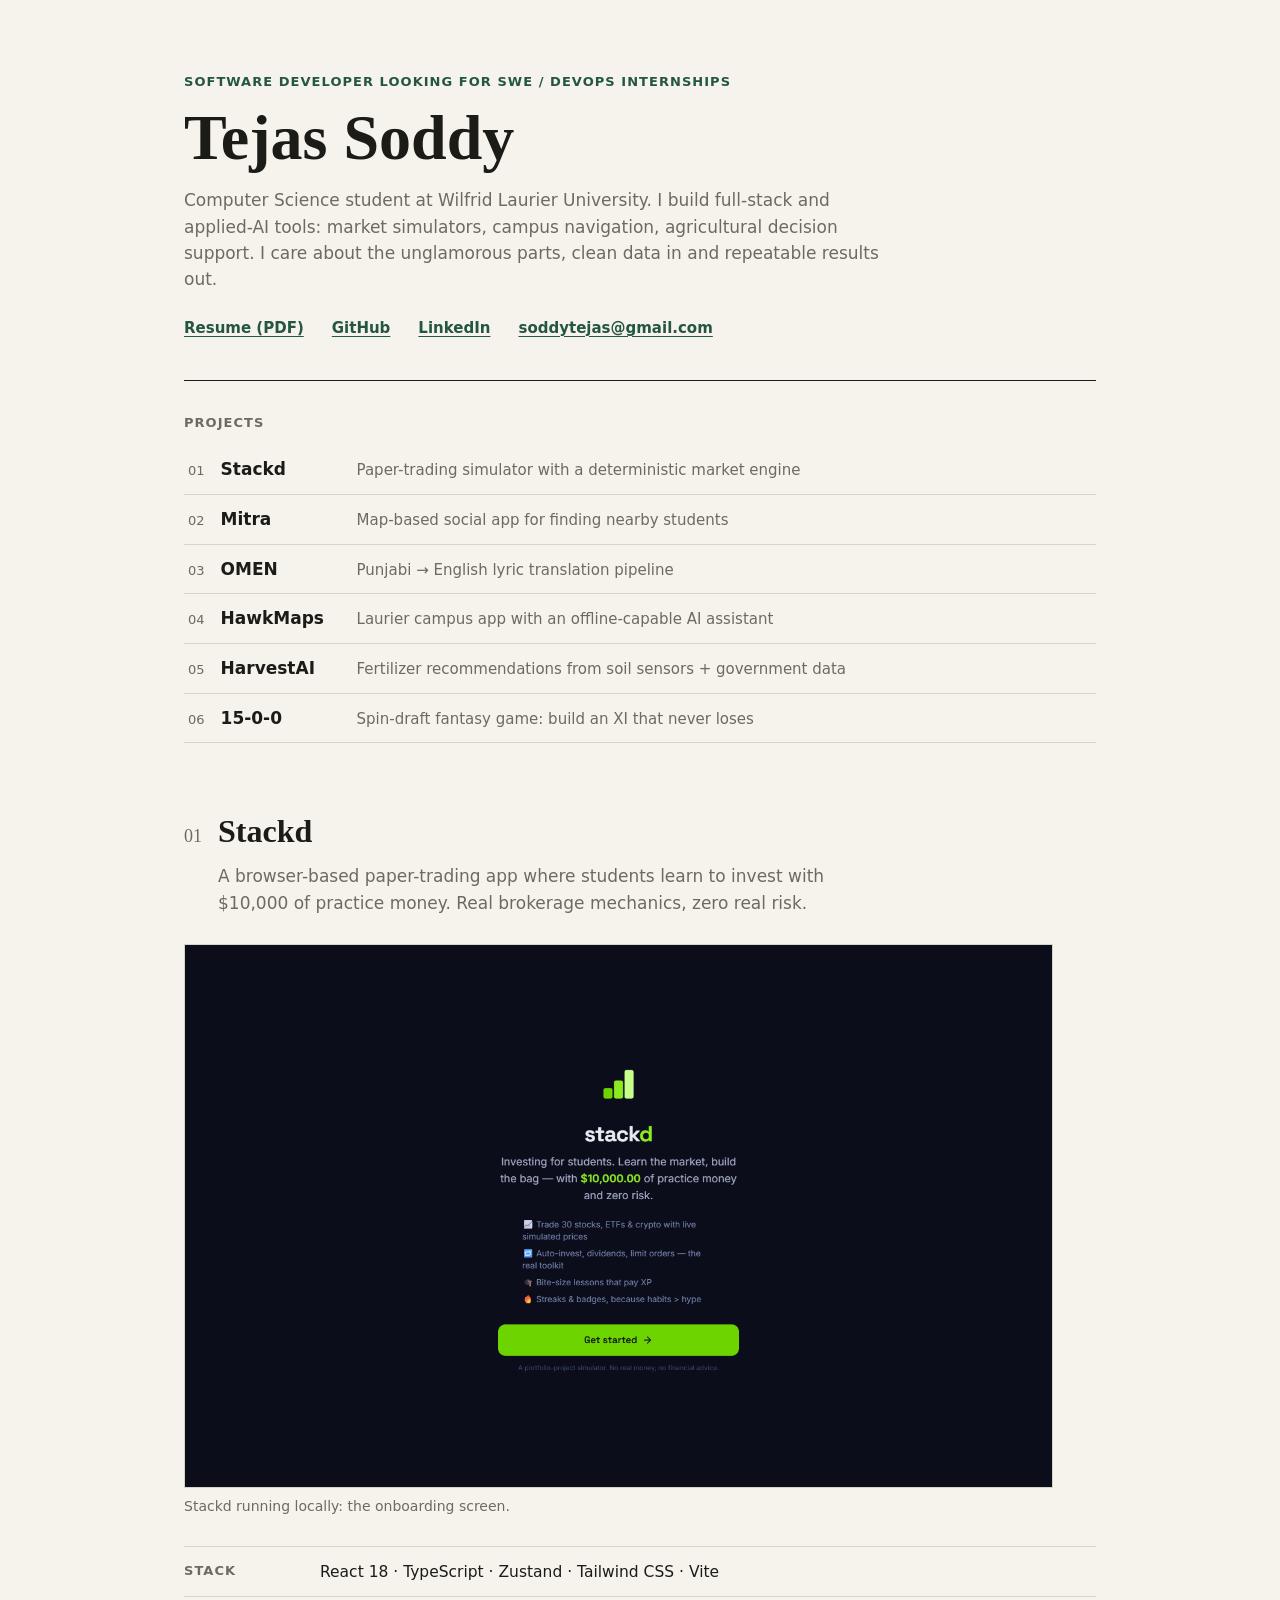
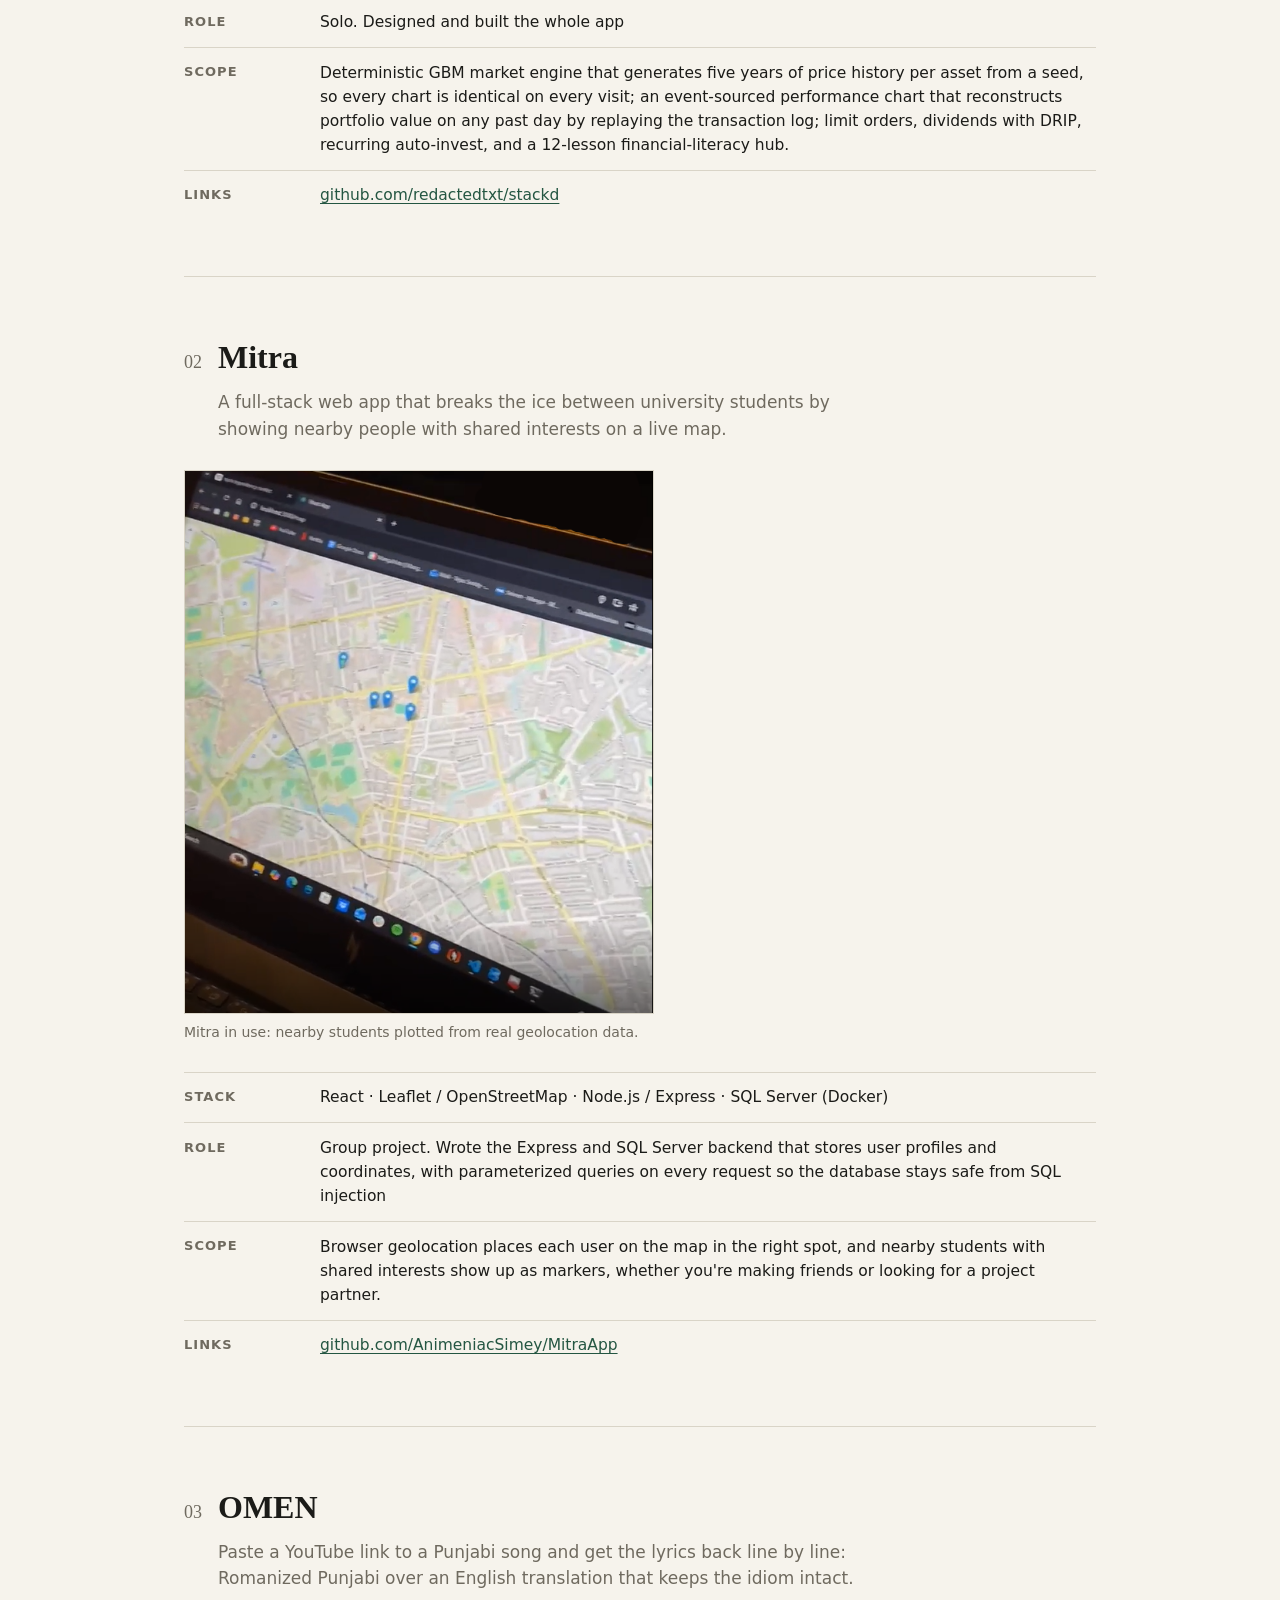
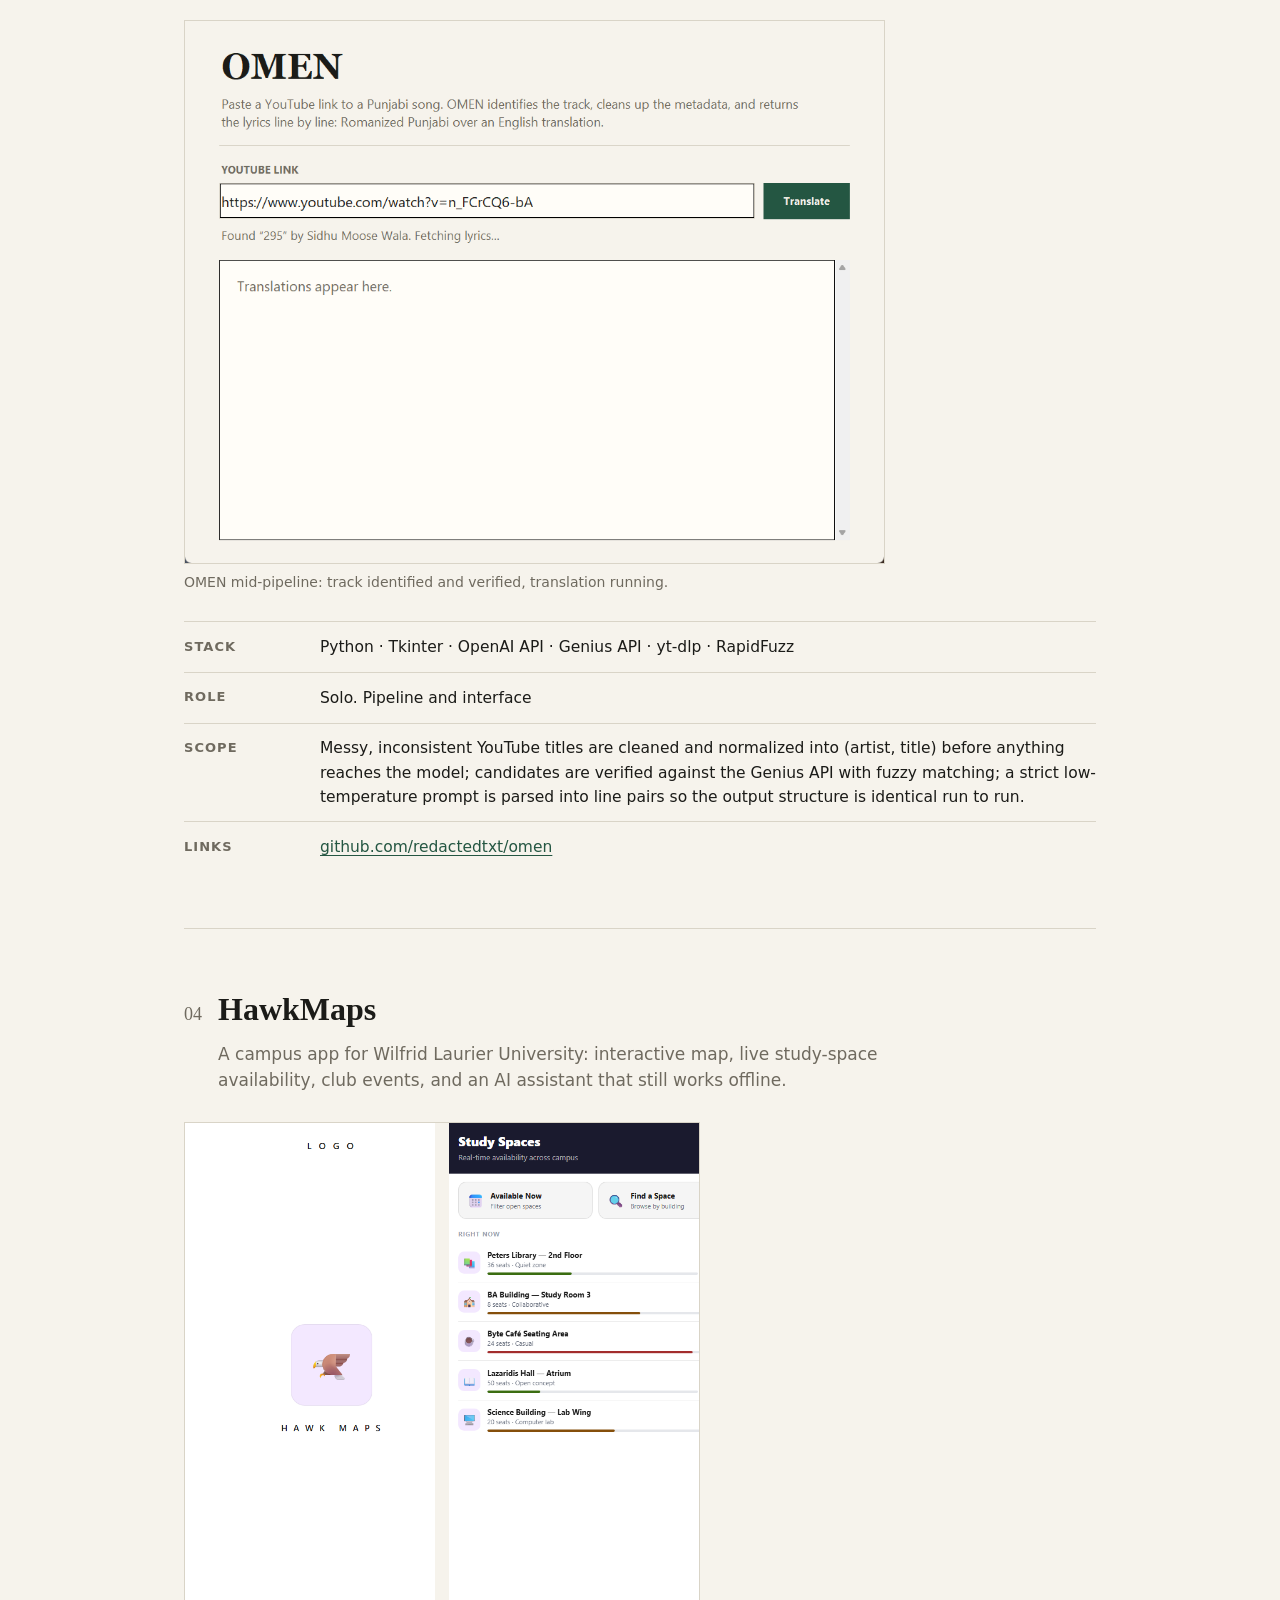
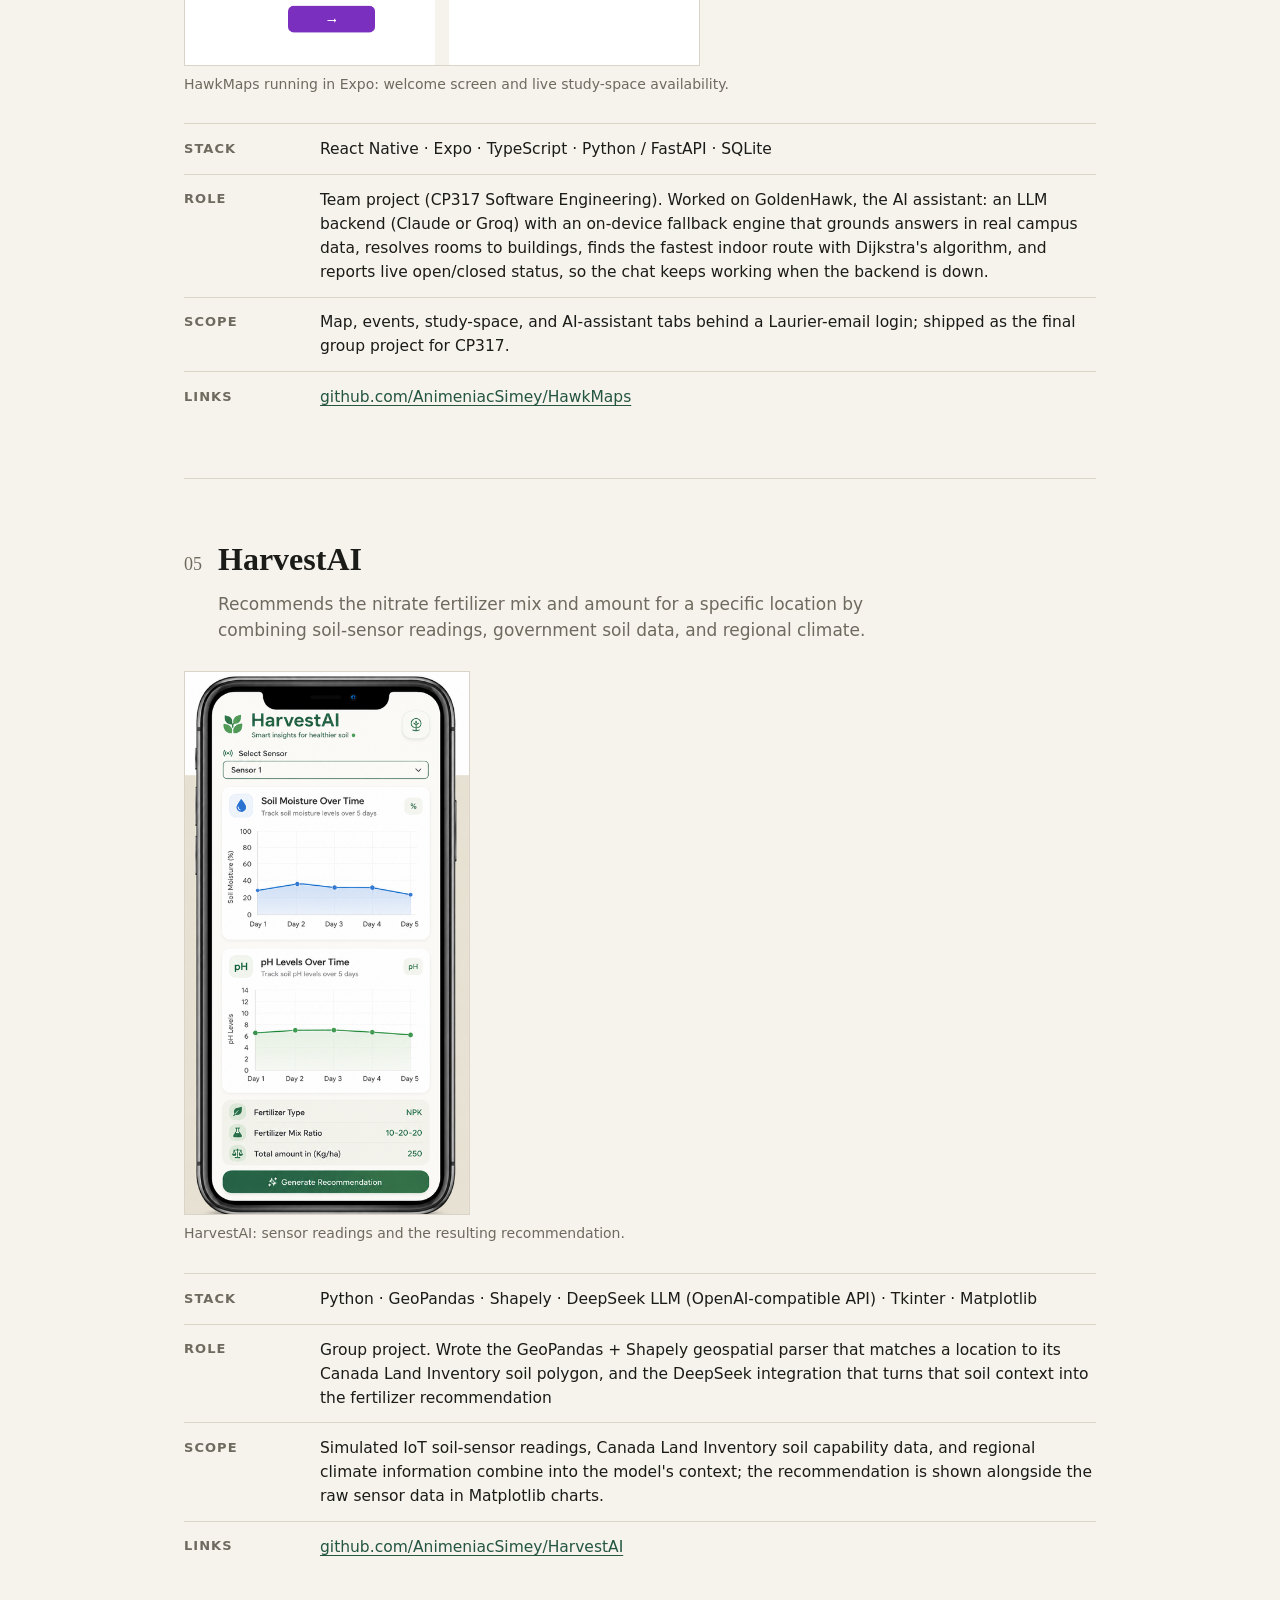
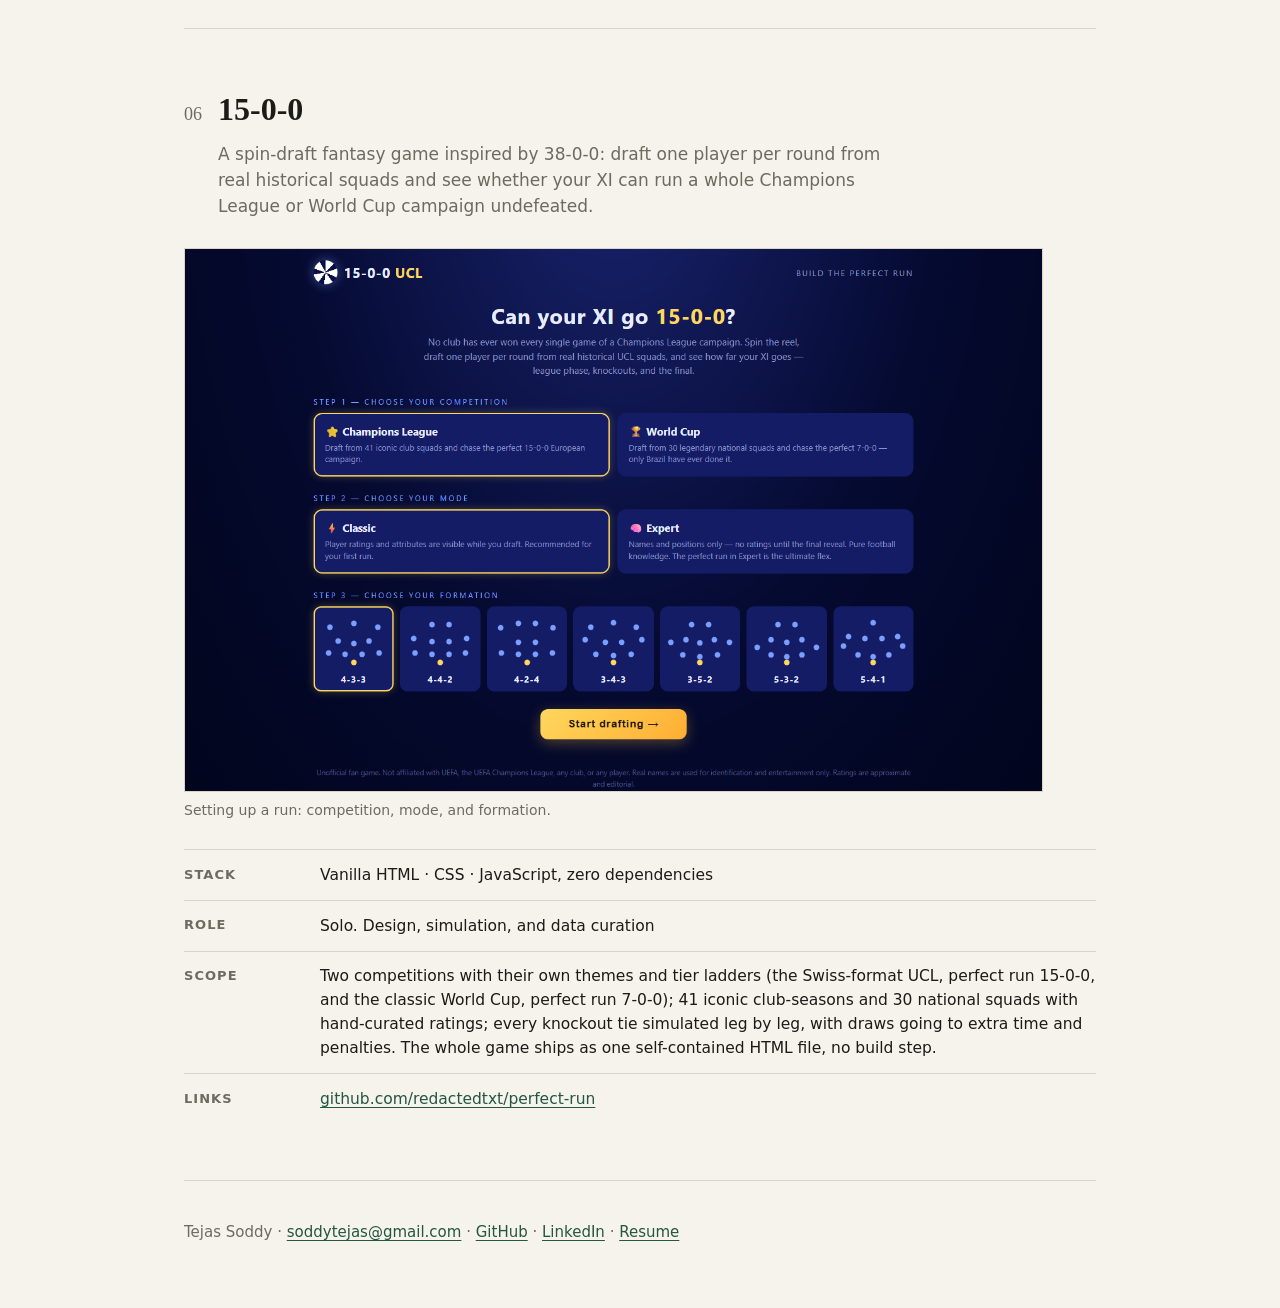
==== index.html @ 02a5289b "Portfolio site: six projects, editorial design Static HTML/CSS, no build step. Deployed via GitHub P" ====
<!DOCTYPE html>
<html lang="en">
<head>
<meta charset="utf-8">
<meta name="viewport" content="width=device-width, initial-scale=1">
<title>Tejas Soddy · Software Developer</title>
<meta name="description" content="Tejas Soddy, Computer Science student at Wilfrid Laurier University, looking for software engineering and DevOps internships.">
<link rel="icon" href="data:image/svg+xml,%3Csvg xmlns='http://www.w3.org/2000/svg' viewBox='0 0 32 32'%3E%3Crect width='32' height='32' fill='%23245642'/%3E%3Ctext x='16' y='22' font-family='Georgia' font-size='15' fill='%23f6f3ec' text-anchor='middle'%3ETS%3C/text%3E%3C/svg%3E">
<link rel="stylesheet" href="styles.css">
</head>
<body>

<header class="masthead">
  <p class="kicker">Software developer looking for SWE / DevOps internships</p>
  <h1>Tejas Soddy</h1>
  <p class="lede">Computer Science student at Wilfrid Laurier University. I build
  full-stack and applied-AI tools: market simulators, campus navigation,
  agricultural decision support. I care about the unglamorous parts, clean
  data in and repeatable results out.</p>
  <nav class="links" aria-label="Contact links">
    <a href="assets/Tejas_Soddy_Resume.pdf" download>Resume (PDF)</a>
    <a href="https://github.com/redactedtxt" target="_blank" rel="noopener">GitHub</a>
    <a href="https://www.linkedin.com/in/tejas-soddy/" target="_blank" rel="noopener">LinkedIn</a>
    <a href="mailto:soddytejas@gmail.com">soddytejas@gmail.com</a>
  </nav>
</header>

<nav class="toc" aria-label="Projects">
  <h2 class="section-label">Projects</h2>
  <ol>
    <li><a href="#stackd"><span>Stackd</span><span class="toc-desc">Paper-trading simulator with a deterministic market engine</span></a></li>
    <li><a href="#mitra"><span>Mitra</span><span class="toc-desc">Map-based social app for finding nearby students</span></a></li>
    <li><a href="#omen"><span>OMEN</span><span class="toc-desc">Punjabi → English lyric translation pipeline</span></a></li>
    <li><a href="#hawkmaps"><span>HawkMaps</span><span class="toc-desc">Laurier campus app with an offline-capable AI assistant</span></a></li>
    <li><a href="#harvestai"><span>HarvestAI</span><span class="toc-desc">Fertilizer recommendations from soil sensors + government data</span></a></li>
    <li><a href="#perfect-run"><span>15-0-0</span><span class="toc-desc">Spin-draft fantasy game: build an XI that never loses</span></a></li>
  </ol>
</nav>

<main>

<article class="project" id="stackd">
  <header>
    <span class="num">01</span>
    <h2>Stackd</h2>
    <p class="oneliner">A browser-based paper-trading app where students learn to invest
    with $10,000 of practice money. Real brokerage mechanics, zero real risk.</p>
  </header>
  <figure>
    <img src="assets/stackd.png" alt="Stackd landing screen: dark interface with the Stackd wordmark and feature list" loading="lazy">
    <figcaption>Stackd running locally: the onboarding screen.</figcaption>
  </figure>
  <div class="meta">
    <div class="meta-row"><span class="meta-label">Stack</span><span>React 18 · TypeScript · Zustand · Tailwind CSS · Vite</span></div>
    <div class="meta-row"><span class="meta-label">Role</span><span>Solo. Designed and built the whole app</span></div>
    <div class="meta-row"><span class="meta-label">Scope</span><span>Deterministic GBM market engine that generates five years of price
      history per asset from a seed, so every chart is identical on every visit; an event-sourced performance chart that
      reconstructs portfolio value on any past day by replaying the transaction log; limit orders, dividends with DRIP,
      recurring auto-invest, and a 12-lesson financial-literacy hub.</span></div>
    <div class="meta-row"><span class="meta-label">Links</span><span><a href="https://github.com/redactedtxt/stackd" target="_blank" rel="noopener">github.com/redactedtxt/stackd</a></span></div>
  </div>
</article>

<article class="project" id="mitra">
  <header>
    <span class="num">02</span>
    <h2>Mitra</h2>
    <p class="oneliner">A full-stack web app that breaks the ice between university students
    by showing nearby people with shared interests on a live map.</p>
  </header>
  <figure>
    <img src="assets/mitra.png" alt="Photo of Mitra running in a browser: a Leaflet map of Waterloo with user location markers" loading="lazy">
    <figcaption>Mitra in use: nearby students plotted from real geolocation data.</figcaption>
  </figure>
  <div class="meta">
    <div class="meta-row"><span class="meta-label">Stack</span><span>React · Leaflet / OpenStreetMap · Node.js / Express · SQL Server (Docker)</span></div>
    <div class="meta-row"><span class="meta-label">Role</span><span>Group project. Wrote the Express and SQL Server backend that stores
      user profiles and coordinates, with parameterized queries on every request so the database stays safe from SQL
      injection</span></div>
    <div class="meta-row"><span class="meta-label">Scope</span><span>Browser geolocation places each user on the map in the right spot,
      and nearby students with shared interests show up as markers, whether you're making friends or looking for a
      project partner.</span></div>
    <div class="meta-row"><span class="meta-label">Links</span><span><a href="https://github.com/AnimeniacSimey/MitraApp" target="_blank" rel="noopener">github.com/AnimeniacSimey/MitraApp</a></span></div>
  </div>
</article>

<article class="project" id="omen">
  <header>
    <span class="num">03</span>
    <h2>OMEN</h2>
    <p class="oneliner">Paste a YouTube link to a Punjabi song and get the lyrics back line
    by line: Romanized Punjabi over an English translation that keeps the idiom intact.</p>
  </header>
  <figure>
    <img src="assets/omen-ui.png" alt="OMEN desktop app: an off-white window with a YouTube link field and a translation results panel" loading="lazy">
    <figcaption>OMEN mid-pipeline: track identified and verified, translation running.</figcaption>
  </figure>
  <div class="meta">
    <div class="meta-row"><span class="meta-label">Stack</span><span>Python · Tkinter · OpenAI API · Genius API · yt-dlp · RapidFuzz</span></div>
    <div class="meta-row"><span class="meta-label">Role</span><span>Solo. Pipeline and interface</span></div>
    <div class="meta-row"><span class="meta-label">Scope</span><span>Messy, inconsistent YouTube titles are cleaned and normalized into
      (artist, title) before anything reaches the model; candidates are verified against the Genius API with fuzzy
      matching; a strict low-temperature prompt is parsed into line pairs so the output structure is identical run to
      run.</span></div>
    <div class="meta-row"><span class="meta-label">Links</span><span><a href="https://github.com/redactedtxt/omen" target="_blank" rel="noopener">github.com/redactedtxt/omen</a></span></div>
  </div>
</article>

<article class="project" id="hawkmaps">
  <header>
    <span class="num">04</span>
    <h2>HawkMaps</h2>
    <p class="oneliner">A campus app for Wilfrid Laurier University: interactive map, live
    study-space availability, club events, and an AI assistant that still works offline.</p>
  </header>
  <figure>
    <img src="assets/hawkmaps.png" alt="Two HawkMaps screens: the welcome screen with the hawk logo, and the Study Spaces tab showing live seat availability across campus buildings" loading="lazy">
    <figcaption>HawkMaps running in Expo: welcome screen and live study-space availability.</figcaption>
  </figure>
  <div class="meta">
    <div class="meta-row"><span class="meta-label">Stack</span><span>React Native · Expo · TypeScript · Python / FastAPI · SQLite</span></div>
    <div class="meta-row"><span class="meta-label">Role</span><span>Team project (CP317 Software Engineering). Worked on GoldenHawk,
      the AI assistant: an LLM backend (Claude or Groq) with an on-device fallback engine that grounds answers in real
      campus data, resolves rooms to buildings, finds the fastest indoor route with Dijkstra's algorithm, and reports
      live open/closed status, so the chat keeps working when the backend is down.</span></div>
    <div class="meta-row"><span class="meta-label">Scope</span><span>Map, events, study-space, and AI-assistant tabs behind a
      Laurier-email login; shipped as the final group project for CP317.</span></div>
    <div class="meta-row"><span class="meta-label">Links</span><span><a href="https://github.com/AnimeniacSimey/HawkMaps" target="_blank" rel="noopener">github.com/AnimeniacSimey/HawkMaps</a></span></div>
  </div>
</article>

<article class="project" id="harvestai">
  <header>
    <span class="num">05</span>
    <h2>HarvestAI</h2>
    <p class="oneliner">Recommends the nitrate fertilizer mix and amount for a specific
    location by combining soil-sensor readings, government soil data, and regional climate.</p>
  </header>
  <figure>
    <img src="assets/harvestai.png" alt="HarvestAI interface: soil moisture and pH charts over five days with a fertilizer recommendation" loading="lazy">
    <figcaption>HarvestAI: sensor readings and the resulting recommendation.</figcaption>
  </figure>
  <div class="meta">
    <div class="meta-row"><span class="meta-label">Stack</span><span>Python · GeoPandas · Shapely · DeepSeek LLM (OpenAI-compatible API) · Tkinter · Matplotlib</span></div>
    <div class="meta-row"><span class="meta-label">Role</span><span>Group project. Wrote the GeoPandas + Shapely geospatial parser that
      matches a location to its Canada Land Inventory soil polygon, and the DeepSeek integration that turns that soil
      context into the fertilizer recommendation</span></div>
    <div class="meta-row"><span class="meta-label">Scope</span><span>Simulated IoT soil-sensor readings, Canada Land Inventory soil
      capability data, and regional climate information combine into the model's context; the recommendation is shown
      alongside the raw sensor data in Matplotlib charts.</span></div>
    <div class="meta-row"><span class="meta-label">Links</span><span><a href="https://github.com/AnimeniacSimey/HarvestAI" target="_blank" rel="noopener">github.com/AnimeniacSimey/HarvestAI</a></span></div>
  </div>
</article>

<article class="project" id="perfect-run">
  <header>
    <span class="num">06</span>
    <h2>15-0-0</h2>
    <p class="oneliner">A spin-draft fantasy game inspired by 38-0-0: draft one player per
    round from real historical squads and see whether your XI can run a whole Champions
    League or World Cup campaign undefeated.</p>
  </header>
  <figure>
    <img src="assets/perfect-run.png" alt="15-0-0 game setup screen: choose Champions League or World Cup, Classic or Expert mode, and one of seven formations" loading="lazy">
    <figcaption>Setting up a run: competition, mode, and formation.</figcaption>
  </figure>
  <div class="meta">
    <div class="meta-row"><span class="meta-label">Stack</span><span>Vanilla HTML · CSS · JavaScript, zero dependencies</span></div>
    <div class="meta-row"><span class="meta-label">Role</span><span>Solo. Design, simulation, and data curation</span></div>
    <div class="meta-row"><span class="meta-label">Scope</span><span>Two competitions with their own themes and tier ladders
      (the Swiss-format UCL, perfect run 15-0-0, and the classic World Cup, perfect run 7-0-0); 41 iconic club-seasons
      and 30 national squads with hand-curated ratings; every knockout tie simulated leg by leg, with draws going to
      extra time and penalties. The whole game ships as one self-contained HTML file, no build step.</span></div>
    <div class="meta-row"><span class="meta-label">Links</span><span><a href="https://github.com/redactedtxt/perfect-run" target="_blank" rel="noopener">github.com/redactedtxt/perfect-run</a></span></div>
  </div>
</article>

</main>

<footer>
  <p>Tejas Soddy · <a href="mailto:soddytejas@gmail.com">soddytejas@gmail.com</a> ·
  <a href="https://github.com/redactedtxt" target="_blank" rel="noopener">GitHub</a> ·
  <a href="https://www.linkedin.com/in/tejas-soddy/" target="_blank" rel="noopener">LinkedIn</a> ·
  <a href="assets/Tejas_Soddy_Resume.pdf" download>Resume</a></p>
</footer>

</body>
</html>
---- styles.css ----
/* Tejas Soddy — portfolio
   Palette: paper, ink, one green accent. Nothing else. */

:root {
  --paper: #f6f3ec;
  --ink: #1b1b18;
  --muted: #6f6a5f;
  --accent: #245642;
  --rule: #d9d4c7;
  --card: #fffdf8;
}

* { margin: 0; padding: 0; box-sizing: border-box; }

html { scroll-behavior: smooth; }

body {
  background: var(--paper);
  color: var(--ink);
  font-family: "Segoe UI", system-ui, -apple-system, sans-serif;
  font-size: 1.0625rem;
  line-height: 1.55;
  max-width: 60rem;
  margin: 0 auto;
  padding: 0 1.5rem;
}

h1, h2 { font-family: Georgia, "Times New Roman", serif; font-weight: 700; }

a { color: var(--accent); text-decoration-thickness: 1px; text-underline-offset: 3px; }
a:hover { color: var(--ink); }

/* --- Masthead --- */

.masthead { padding: 4.5rem 0 2.5rem; border-bottom: 1px solid var(--ink); }

.kicker {
  font-size: 0.8125rem;
  font-weight: 600;
  letter-spacing: 0.08em;
  text-transform: uppercase;
  color: var(--accent);
  margin-bottom: 0.75rem;
}

.masthead h1 { font-size: clamp(2.5rem, 7vw, 4rem); line-height: 1.05; }

.lede { max-width: 44rem; margin-top: 1rem; color: var(--muted); }

.links { display: flex; flex-wrap: wrap; gap: 0.4rem 1.75rem; margin-top: 1.5rem; }
.links a { font-weight: 600; font-size: 0.9375rem; }

/* --- Project index --- */

.toc { padding: 2rem 0 0.5rem; }

.section-label {
  font-family: "Segoe UI", system-ui, sans-serif;
  font-size: 0.8125rem;
  font-weight: 600;
  letter-spacing: 0.08em;
  text-transform: uppercase;
  color: var(--muted);
}

.toc ol { list-style: none; counter-reset: proj; margin-top: 0.75rem; }

.toc li { counter-increment: proj; border-bottom: 1px solid var(--rule); }

.toc a {
  display: flex;
  align-items: baseline;
  gap: 1rem;
  padding: 0.7rem 0.25rem;
  text-decoration: none;
  color: var(--ink);
}
.toc a::before {
  content: counter(proj, decimal-leading-zero);
  font-size: 0.8125rem;
  color: var(--muted);
  font-variant-numeric: tabular-nums;
}
.toc a > span:first-of-type { font-weight: 700; min-width: 7.5rem; }
.toc-desc { color: var(--muted); font-size: 0.9375rem; }
.toc a:hover > span:first-of-type { color: var(--accent); }

/* --- Projects --- */

.project { padding: 3.5rem 0; border-bottom: 1px solid var(--rule); }

.project > header { display: grid; grid-template-columns: auto 1fr; gap: 0 1rem; align-items: baseline; }

.num {
  font-family: Georgia, serif;
  font-size: 1.125rem;
  color: var(--muted);
  font-variant-numeric: tabular-nums;
}

.project h2 { font-size: 2rem; }

.oneliner { grid-column: 2; max-width: 42rem; margin-top: 0.4rem; color: var(--muted); }

.project figure { margin: 1.75rem 0; }

.project img {
  display: block;
  width: auto;
  max-width: 100%;
  height: auto;
  max-height: 34rem;
  border: 1px solid var(--rule);
  background: var(--card);
}

figcaption { font-size: 0.875rem; color: var(--muted); margin-top: 0.5rem; }

.meta { border-top: 1px solid var(--rule); }

.meta-row {
  display: grid;
  grid-template-columns: 7.5rem 1fr;
  gap: 1rem;
  padding: 0.8rem 0;
  border-bottom: 1px solid var(--rule);
  font-size: 0.9688rem;
}
.meta-row:last-child { border-bottom: none; }

.meta-label {
  font-size: 0.8125rem;
  font-weight: 600;
  letter-spacing: 0.08em;
  text-transform: uppercase;
  color: var(--muted);
  padding-top: 0.1rem;
}

.badge {
  display: inline-block;
  font-size: 0.8125rem;
  font-weight: 600;
  color: var(--muted);
  border: 1px solid var(--rule);
  padding: 0.15rem 0.6rem;
}

/* --- Footer --- */

footer { padding: 2.5rem 0 4rem; font-size: 0.9375rem; color: var(--muted); }

/* --- Mobile --- */

@media (max-width: 640px) {
  body { font-size: 1rem; }
  .masthead { padding-top: 3rem; }
  .toc a { flex-wrap: wrap; gap: 0.5rem; }
  .toc a > span:first-of-type { min-width: 0; }
  .toc-desc { flex-basis: 100%; padding-left: 2.35rem; margin-top: -0.35rem; }
  .project > header { grid-template-columns: 1fr; }
  .oneliner { grid-column: 1; }
  .meta-row { grid-template-columns: 1fr; gap: 0.15rem; }
}
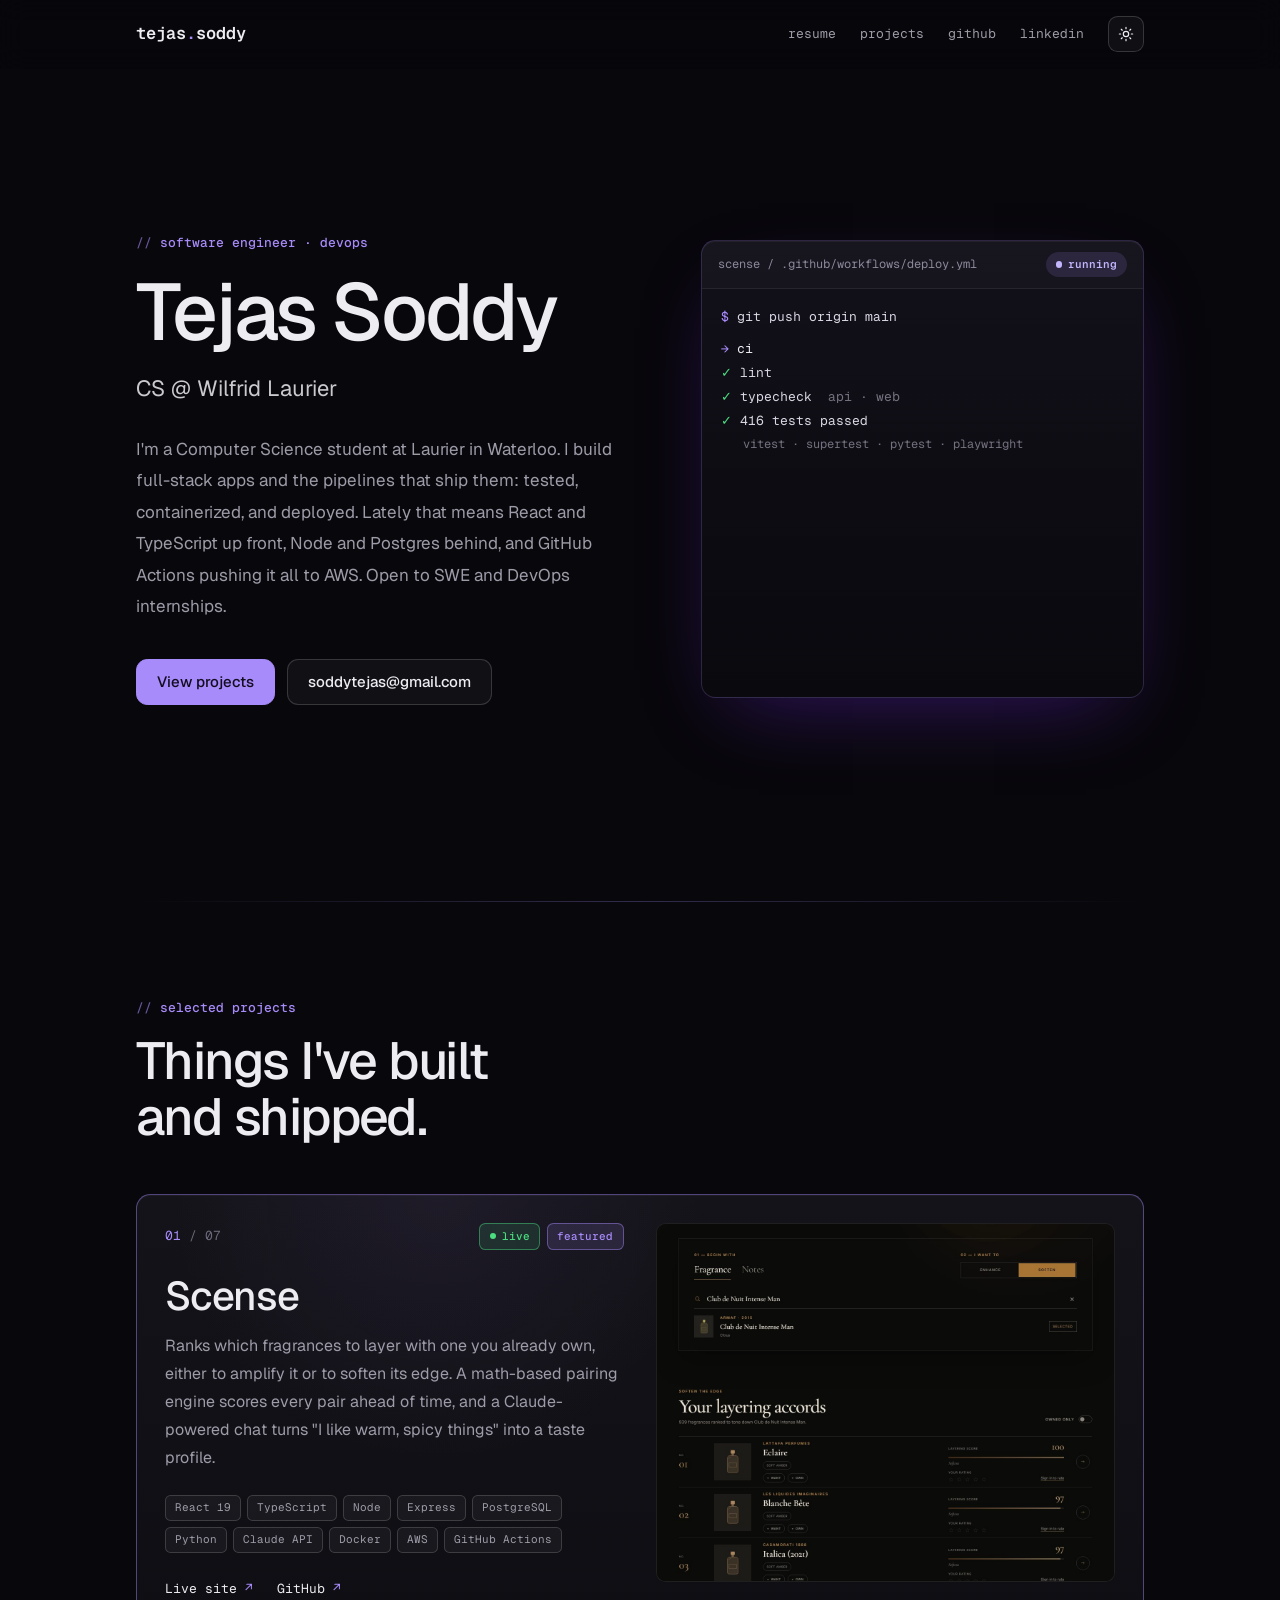
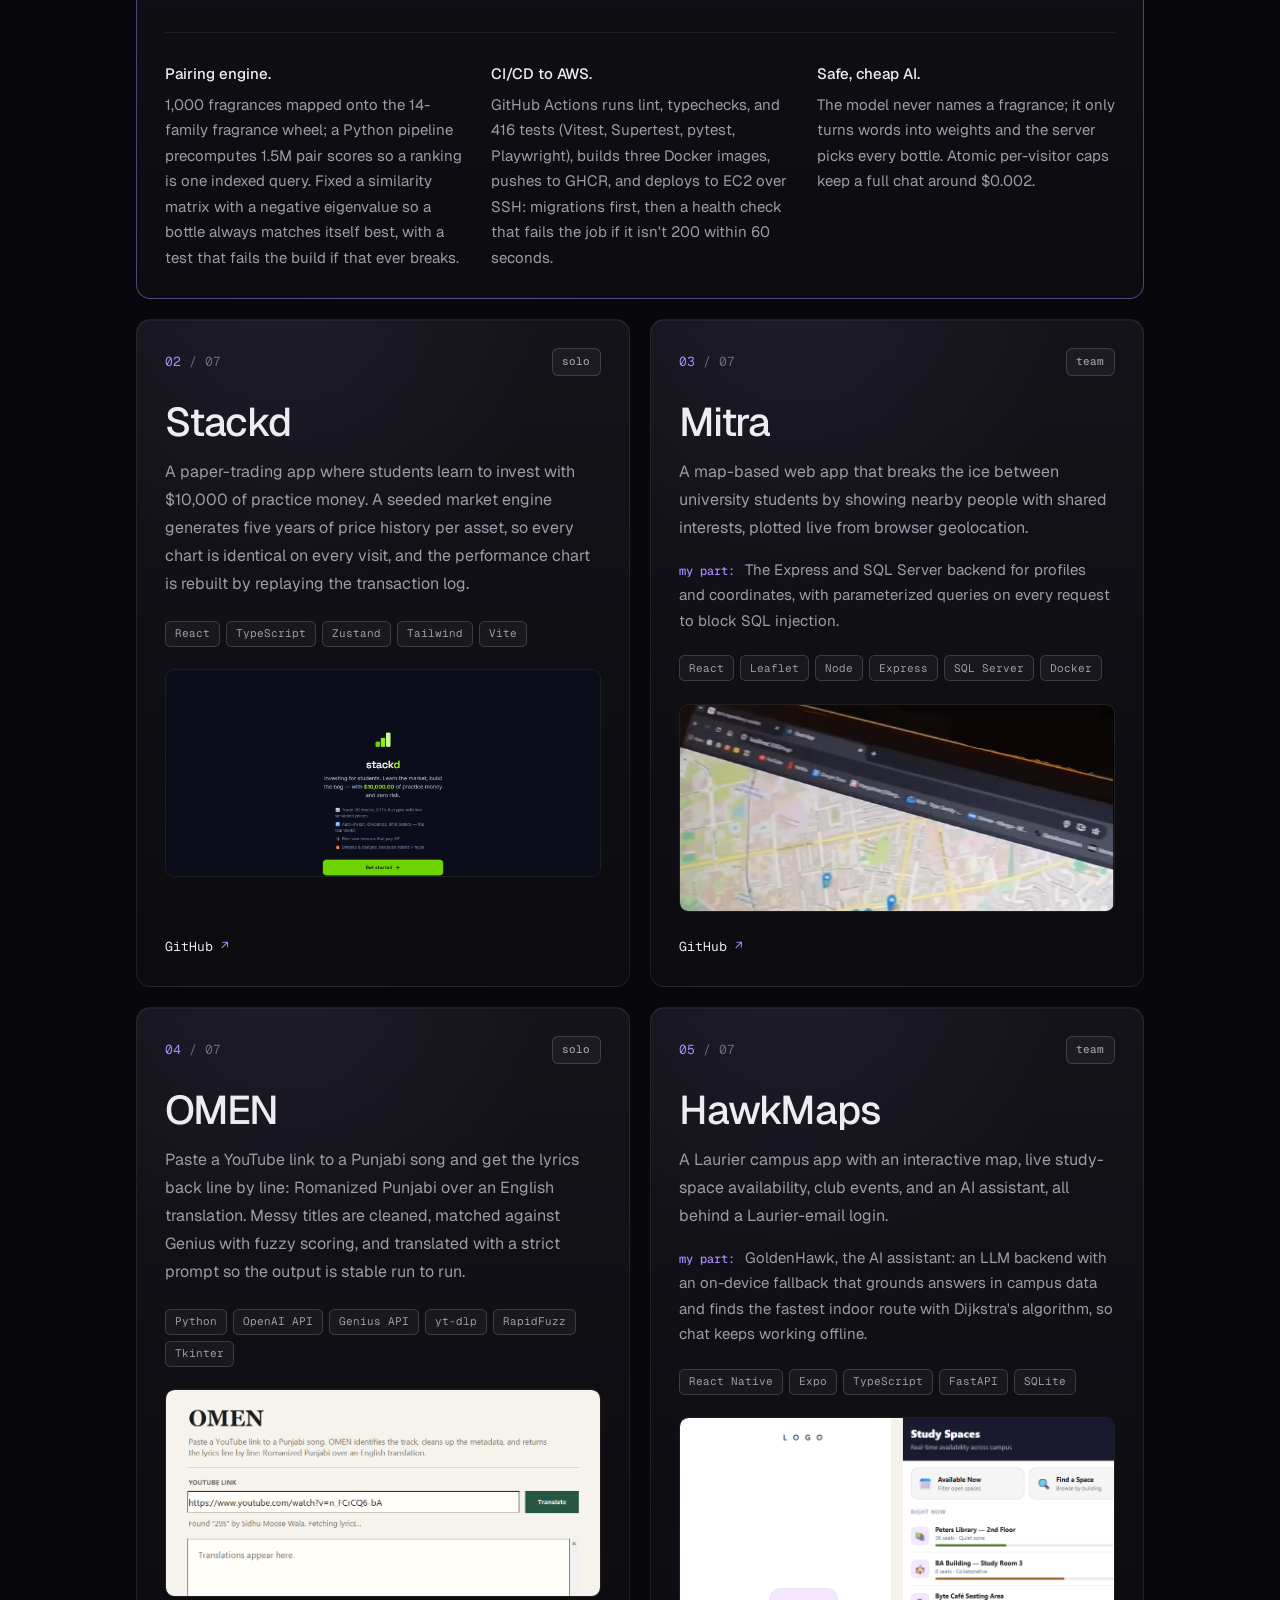
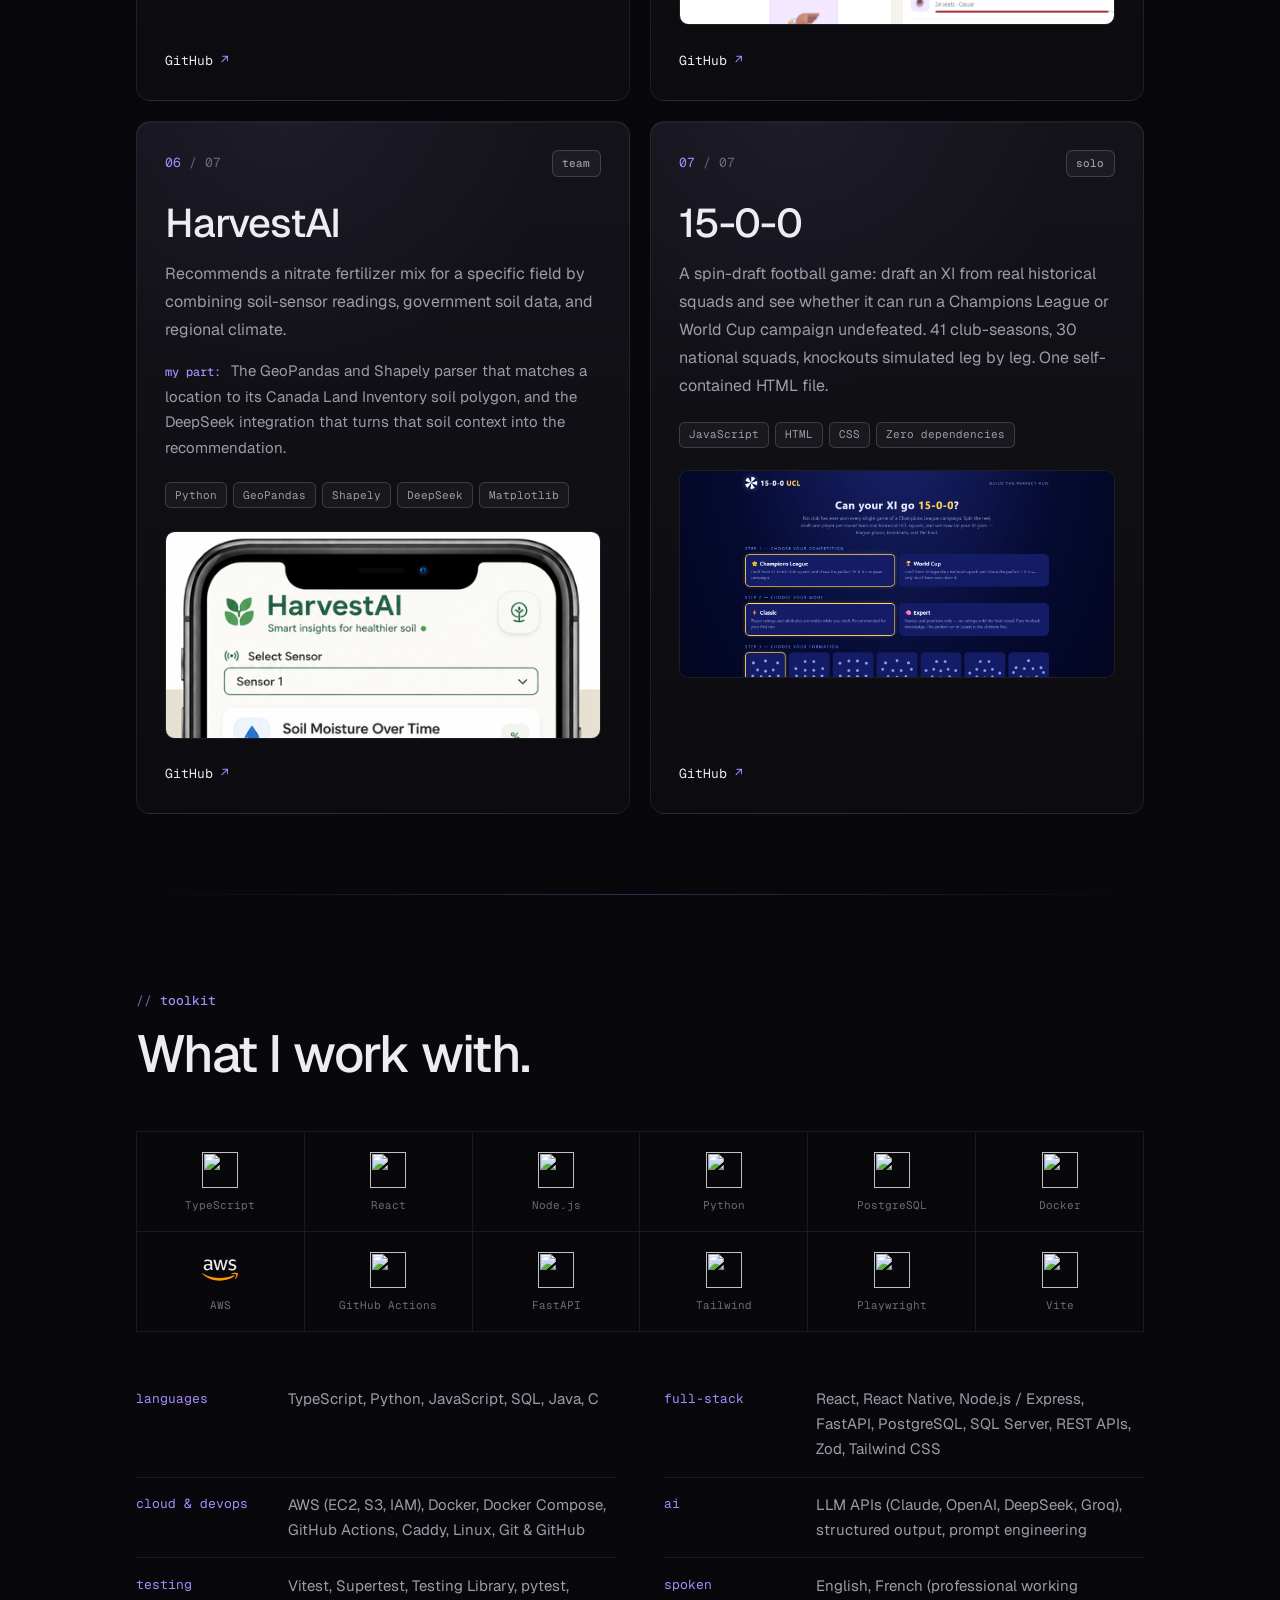
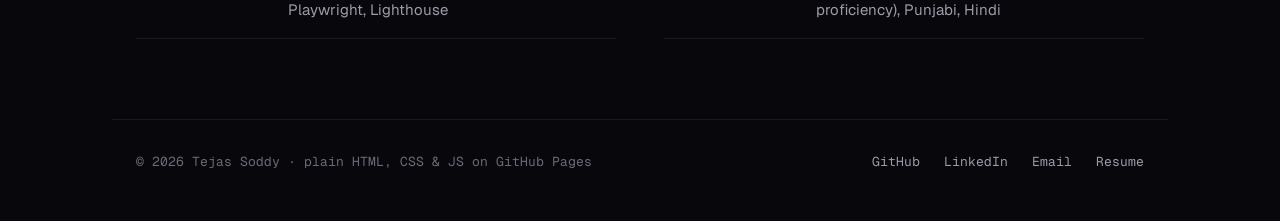
==== commit 1ba4bf20: "Redesign portfolio and add Scense - Dark-first design with a light toggle, purple accent and green f" ====
--- a/index.html
+++ b/index.html
@@ -3,186 +3,297 @@
 <head>
 <meta charset="utf-8">
 <meta name="viewport" content="width=device-width, initial-scale=1">
-<title>Tejas Soddy · Software Developer</title>
-<meta name="description" content="Tejas Soddy, Computer Science student at Wilfrid Laurier University, looking for software engineering and DevOps internships.">
-<link rel="icon" href="data:image/svg+xml,%3Csvg xmlns='http://www.w3.org/2000/svg' viewBox='0 0 32 32'%3E%3Crect width='32' height='32' fill='%23245642'/%3E%3Ctext x='16' y='22' font-family='Georgia' font-size='15' fill='%23f6f3ec' text-anchor='middle'%3ETS%3C/text%3E%3C/svg%3E">
+<title>Tejas Soddy · Software Engineer</title>
+<meta name="description" content="Tejas Soddy, Computer Science student at Wilfrid Laurier University. Full-stack and DevOps projects, resume, and contact.">
+<meta property="og:title" content="Tejas Soddy · Software Engineer">
+<meta property="og:description" content="Full-stack and DevOps projects by Tejas Soddy, CS at Wilfrid Laurier University.">
+<meta property="og:type" content="website">
+<meta property="og:url" content="https://redactedtxt.github.io/">
+<meta name="theme-color" content="#08070b">
+<link rel="icon" href="data:image/svg+xml,%3Csvg xmlns='http://www.w3.org/2000/svg' viewBox='0 0 32 32'%3E%3Crect width='32' height='32' rx='7' fill='%2308070b'/%3E%3Ctext x='16' y='21' font-family='monospace' font-weight='700' font-size='13' fill='%23a78bfa' text-anchor='middle'%3ETS%3C/text%3E%3Crect x='9' y='24' width='14' height='2' fill='%234ade80'/%3E%3C/svg%3E">
+<script>
+  // Mark JS as on and apply the saved theme before first paint so nothing flashes.
+  document.documentElement.classList.add("js");
+  try { var t = localStorage.getItem("theme"); if (t === "light" || t === "dark") document.documentElement.dataset.theme = t; } catch (e) {}
+</script>
+<link rel="preconnect" href="https://fonts.googleapis.com">
+<link rel="preconnect" href="https://fonts.gstatic.com" crossorigin>
+<link rel="stylesheet" href="https://fonts.googleapis.com/css2?family=Geist:wght@300..700&family=Geist+Mono:wght@400..600&display=swap">
 <link rel="stylesheet" href="styles.css">
 </head>
 <body>
 
-<header class="masthead">
-  <p class="kicker">Software developer looking for SWE / DevOps internships</p>
-  <h1>Tejas Soddy</h1>
-  <p class="lede">Computer Science student at Wilfrid Laurier University. I build
-  full-stack and applied-AI tools: market simulators, campus navigation,
-  agricultural decision support. I care about the unglamorous parts, clean
-  data in and repeatable results out.</p>
-  <nav class="links" aria-label="Contact links">
-    <a href="assets/Tejas_Soddy_Resume.pdf" download>Resume (PDF)</a>
+<div class="progress" aria-hidden="true"><span></span></div>
+
+<header class="nav">
+  <div class="wrap nav-inner">
+    <a class="wordmark" href="#top" aria-label="Tejas Soddy, back to top">tejas<span>.</span>soddy</a>
+    <nav aria-label="Primary">
+      <a href="assets/Tejas_Soddy_Resume.pdf" target="_blank" rel="noopener">resume</a>
+      <a href="#projects">projects</a>
+      <a href="https://github.com/redactedtxt" target="_blank" rel="noopener">github</a>
+      <a href="https://www.linkedin.com/in/tejas-soddy/" target="_blank" rel="noopener">linkedin</a>
+      <button class="theme-toggle" type="button" aria-label="Toggle light and dark theme">
+        <svg class="i-sun" viewBox="0 0 24 24" aria-hidden="true"><circle cx="12" cy="12" r="4"/><path d="M12 2v2M12 20v2M4.93 4.93l1.41 1.41M17.66 17.66l1.41 1.41M2 12h2M20 12h2M4.93 19.07l1.41-1.41M17.66 6.34l1.41-1.41"/></svg>
+        <svg class="i-moon" viewBox="0 0 24 24" aria-hidden="true"><path d="M21 12.8A9 9 0 1 1 11.2 3a7 7 0 0 0 9.8 9.8z"/></svg>
+      </button>
+    </nav>
+  </div>
+</header>
+
+<main id="top">
+
+<section class="hero wrap">
+  <div class="hero-copy">
+    <p class="eyebrow">software engineer · devops</p>
+    <h1>Tejas Soddy</h1>
+    <p class="hero-sub">CS @ Wilfrid Laurier</p>
+    <p class="hero-bio">I'm a Computer Science student at Laurier in Waterloo. I build full-stack
+    apps and the pipelines that ship them: tested, containerized, and deployed. Lately that means
+    React and TypeScript up front, Node and Postgres behind, and GitHub Actions pushing it all to AWS.
+    Open to SWE and DevOps internships.</p>
+    <div class="hero-actions">
+      <a class="pill pill-solid" href="#projects">View projects</a>
+      <a class="pill" href="mailto:soddytejas@gmail.com">soddytejas@gmail.com</a>
+    </div>
+  </div>
+
+  <!-- A replay of Scense's real CI/CD pipeline -->
+  <figure class="term" aria-label="Scense deploy pipeline: lint, typecheck, 416 tests, three Docker images, deploy to AWS EC2, health check 200">
+    <div class="term-bar">
+      <span class="term-title">scense / .github/workflows/deploy.yml</span>
+      <span class="term-status" data-state="passing">passing</span>
+    </div>
+    <ol class="term-lines" aria-hidden="true">
+      <li><span class="p">$</span> git push origin main</li>
+      <li class="h"><span class="a">→</span> ci</li>
+      <li><span class="ok">✓</span> lint</li>
+      <li><span class="ok">✓</span> typecheck  <span class="dim">api · web</span></li>
+      <li><span class="ok">✓</span> 416 tests passed</li>
+      <li class="sub dim">vitest · supertest · pytest · playwright</li>
+      <li><span class="ok">✓</span> build 3 images <span class="a">→</span> ghcr.io</li>
+      <li class="h"><span class="a">→</span> deploy  <span class="dim">aws ec2 over ssh</span></li>
+      <li><span class="ok">✓</span> migrate before up</li>
+      <li><span class="ok">✓</span> docker compose up -d</li>
+      <li><span class="ok">✓</span> GET /api/health  <span class="ok">200 OK</span></li>
+      <li class="live"><span class="dot"></span> live at <a href="https://scense.name" target="_blank" rel="noopener" tabindex="-1">scense.name</a><span class="cursor"></span></li>
+    </ol>
+    <button class="term-rerun" type="button">↻ re-run</button>
+  </figure>
+</section>
+
+<div class="wrap"><hr class="rule"></div>
+
+<section class="projects wrap" id="projects">
+  <p class="eyebrow">selected projects</p>
+  <h2 class="section-title">Things I've built<br>and shipped.</h2>
+
+  <!-- 01 · Scense (featured) -->
+  <article class="card featured reveal" id="scense">
+    <div class="card-body">
+      <div class="card-top">
+        <span class="num">01 <i>/ 07</i></span>
+        <span class="badges"><span class="badge badge-live"><span class="dot"></span>live</span><span class="badge badge-accent">featured</span></span>
+      </div>
+      <h3>Scense</h3>
+      <p class="desc">Ranks which fragrances to layer with one you already own, either to amplify
+      it or to soften its edge. A math-based pairing engine scores every pair ahead of time, and a
+      Claude-powered chat turns "I like warm, spicy things" into a taste profile.</p>
+      <ul class="tags">
+        <li>React 19</li><li>TypeScript</li><li>Node</li><li>Express</li><li>PostgreSQL</li>
+        <li>Python</li><li>Claude API</li><li>Docker</li><li>AWS</li><li>GitHub Actions</li>
+      </ul>
+      <p class="links">
+        <a href="https://scense.name" target="_blank" rel="noopener">Live site</a>
+        <a href="https://github.com/redactedtxt/Scense" target="_blank" rel="noopener">GitHub</a>
+      </p>
+    </div>
+    <a class="shot" href="https://scense.name" target="_blank" rel="noopener" tabindex="-1">
+      <img src="assets/scense.jpg" width="1280" height="1000" alt="Scense pairing page: Club de Nuit Intense Man set to Soften, with its top three layering partners ranked by score">
+    </a>
+    <ul class="points">
+      <li><strong>Pairing engine.</strong> 1,000 fragrances mapped onto the 14-family fragrance
+      wheel; a Python pipeline precomputes 1.5M pair scores so a ranking is one indexed query. Fixed
+      a similarity matrix with a negative eigenvalue so a bottle always matches itself best, with a
+      test that fails the build if that ever breaks.</li>
+      <li><strong>CI/CD to AWS.</strong> GitHub Actions runs lint, typechecks, and 416 tests
+      (Vitest, Supertest, pytest, Playwright), builds three Docker images, pushes to GHCR, and
+      deploys to EC2 over SSH: migrations first, then a health check that fails the job if it
+      isn't 200 within 60 seconds.</li>
+      <li><strong>Safe, cheap AI.</strong> The model never names a fragrance; it only turns words
+      into weights and the server picks every bottle. Atomic per-visitor caps keep a full chat
+      around $0.002.</li>
+    </ul>
+  </article>
+
+  <div class="grid">
+
+    <!-- 02 · Stackd -->
+    <article class="card reveal" id="stackd">
+      <div class="card-top">
+        <span class="num">02 <i>/ 07</i></span>
+        <span class="badge">solo</span>
+      </div>
+      <h3>Stackd</h3>
+      <p class="desc">A paper-trading app where students learn to invest with $10,000 of practice
+      money. A seeded market engine generates five years of price history per asset, so every chart
+      is identical on every visit, and the performance chart is rebuilt by replaying the transaction
+      log.</p>
+      <ul class="tags">
+        <li>React</li><li>TypeScript</li><li>Zustand</li><li>Tailwind</li><li>Vite</li>
+      </ul>
+      <div class="thumb"><img src="assets/stackd.png" width="1440" height="900" loading="lazy" alt="Stackd onboarding screen: dark interface with the Stackd wordmark and feature list"></div>
+      <p class="links">
+        <a href="https://github.com/redactedtxt/stackd" target="_blank" rel="noopener">GitHub</a>
+      </p>
+    </article>
+
+    <!-- 03 · Mitra -->
+    <article class="card reveal" id="mitra">
+      <div class="card-top">
+        <span class="num">03 <i>/ 07</i></span>
+        <span class="badge">team</span>
+      </div>
+      <h3>Mitra</h3>
+      <p class="desc">A map-based web app that breaks the ice between university students by showing
+      nearby people with shared interests, plotted live from browser geolocation.</p>
+      <p class="role"><span>my part</span> The Express and SQL Server backend for profiles and
+      coordinates, with parameterized queries on every request to block SQL injection.</p>
+      <ul class="tags">
+        <li>React</li><li>Leaflet</li><li>Node</li><li>Express</li><li>SQL Server</li><li>Docker</li>
+      </ul>
+      <div class="thumb"><img src="assets/mitra.png" width="607" height="703" loading="lazy" alt="Mitra running in a browser: a Leaflet map of Waterloo with user location markers"></div>
+      <p class="links">
+        <a href="https://github.com/AnimeniacSimey/MitraApp" target="_blank" rel="noopener">GitHub</a>
+      </p>
+    </article>
+
+    <!-- 04 · OMEN -->
+    <article class="card reveal" id="omen">
+      <div class="card-top">
+        <span class="num">04 <i>/ 07</i></span>
+        <span class="badge">solo</span>
+      </div>
+      <h3>OMEN</h3>
+      <p class="desc">Paste a YouTube link to a Punjabi song and get the lyrics back line by line:
+      Romanized Punjabi over an English translation. Messy titles are cleaned, matched against Genius
+      with fuzzy scoring, and translated with a strict prompt so the output is stable run to run.</p>
+      <ul class="tags">
+        <li>Python</li><li>OpenAI API</li><li>Genius API</li><li>yt-dlp</li><li>RapidFuzz</li><li>Tkinter</li>
+      </ul>
+      <div class="thumb"><img src="assets/omen-ui.png" width="980" height="760" loading="lazy" alt="OMEN desktop app with a YouTube link field and a translation results panel"></div>
+      <p class="links">
+        <a href="https://github.com/redactedtxt/omen" target="_blank" rel="noopener">GitHub</a>
+      </p>
+    </article>
+
+    <!-- 05 · HawkMaps -->
+    <article class="card reveal" id="hawkmaps">
+      <div class="card-top">
+        <span class="num">05 <i>/ 07</i></span>
+        <span class="badge">team</span>
+      </div>
+      <h3>HawkMaps</h3>
+      <p class="desc">A Laurier campus app with an interactive map, live study-space availability,
+      club events, and an AI assistant, all behind a Laurier-email login.</p>
+      <p class="role"><span>my part</span> GoldenHawk, the AI assistant: an LLM backend with an
+      on-device fallback that grounds answers in campus data and finds the fastest indoor route with
+      Dijkstra's algorithm, so chat keeps working offline.</p>
+      <ul class="tags">
+        <li>React Native</li><li>Expo</li><li>TypeScript</li><li>FastAPI</li><li>SQLite</li>
+      </ul>
+      <div class="thumb"><img src="assets/hawkmaps.png" width="884" height="932" loading="lazy" alt="Two HawkMaps screens: the welcome screen and the Study Spaces tab with live seat availability"></div>
+      <p class="links">
+        <a href="https://github.com/AnimeniacSimey/HawkMaps" target="_blank" rel="noopener">GitHub</a>
+      </p>
+    </article>
+
+    <!-- 06 · HarvestAI -->
+    <article class="card reveal" id="harvestai">
+      <div class="card-top">
+        <span class="num">06 <i>/ 07</i></span>
+        <span class="badge">team</span>
+      </div>
+      <h3>HarvestAI</h3>
+      <p class="desc">Recommends a nitrate fertilizer mix for a specific field by combining
+      soil-sensor readings, government soil data, and regional climate.</p>
+      <p class="role"><span>my part</span> The GeoPandas and Shapely parser that matches a location
+      to its Canada Land Inventory soil polygon, and the DeepSeek integration that turns that soil
+      context into the recommendation.</p>
+      <ul class="tags">
+        <li>Python</li><li>GeoPandas</li><li>Shapely</li><li>DeepSeek</li><li>Matplotlib</li>
+      </ul>
+      <div class="thumb"><img src="assets/harvestai.png" width="487" height="928" loading="lazy" alt="HarvestAI interface: soil moisture and pH charts with a fertilizer recommendation"></div>
+      <p class="links">
+        <a href="https://github.com/AnimeniacSimey/HarvestAI" target="_blank" rel="noopener">GitHub</a>
+      </p>
+    </article>
+
+    <!-- 07 · 15-0-0 -->
+    <article class="card reveal" id="perfect-run">
+      <div class="card-top">
+        <span class="num">07 <i>/ 07</i></span>
+        <span class="badge">solo</span>
+      </div>
+      <h3>15-0-0</h3>
+      <p class="desc">A spin-draft football game: draft an XI from real historical squads and see
+      whether it can run a Champions League or World Cup campaign undefeated. 41 club-seasons, 30
+      national squads, knockouts simulated leg by leg. One self-contained HTML file.</p>
+      <ul class="tags">
+        <li>JavaScript</li><li>HTML</li><li>CSS</li><li>Zero dependencies</li>
+      </ul>
+      <div class="thumb"><img src="assets/perfect-run.png" width="1360" height="860" loading="lazy" alt="15-0-0 setup screen: choose a competition, a mode, and a formation"></div>
+      <p class="links">
+        <a href="https://github.com/redactedtxt/perfect-run" target="_blank" rel="noopener">GitHub</a>
+      </p>
+    </article>
+
+  </div>
+</section>
+
+<div class="wrap"><hr class="rule"></div>
+
+<section class="toolkit wrap" id="toolkit">
+  <p class="eyebrow">toolkit</p>
+  <h2 class="section-title">What I work with.</h2>
+
+  <ul class="logos" aria-label="Main tools">
+    <li><img src="assets/icons/typescript-original.svg" alt="" width="32" height="32"><span>TypeScript</span></li>
+    <li><img src="assets/icons/react-original.svg" alt="" width="32" height="32"><span>React</span></li>
+    <li><img src="assets/icons/nodejs-original.svg" alt="" width="32" height="32"><span>Node.js</span></li>
+    <li><img src="assets/icons/python-original.svg" alt="" width="32" height="32"><span>Python</span></li>
+    <li><img src="assets/icons/postgresql-original.svg" alt="" width="32" height="32"><span>PostgreSQL</span></li>
+    <li><img src="assets/icons/docker-original.svg" alt="" width="32" height="32"><span>Docker</span></li>
+    <li><img class="only-light" src="assets/icons/amazonwebservices-original-wordmark.svg" alt="" width="32" height="32"><img class="only-dark" src="assets/icons/amazonwebservices-dark.svg" alt="" width="32" height="32"><span>AWS</span></li>
+    <li><img src="assets/icons/githubactions-original.svg" alt="" width="32" height="32"><span>GitHub Actions</span></li>
+    <li><img src="assets/icons/fastapi-original.svg" alt="" width="32" height="32"><span>FastAPI</span></li>
+    <li><img src="assets/icons/tailwindcss-original.svg" alt="" width="32" height="32"><span>Tailwind</span></li>
+    <li><img src="assets/icons/playwright-original.svg" alt="" width="32" height="32"><span>Playwright</span></li>
+    <li><img src="assets/icons/vitejs-original.svg" alt="" width="32" height="32"><span>Vite</span></li>
+  </ul>
+
+  <dl class="skills">
+    <div><dt>languages</dt><dd>TypeScript, Python, JavaScript, SQL, Java, C</dd></div>
+    <div><dt>full-stack</dt><dd>React, React Native, Node.js / Express, FastAPI, PostgreSQL, SQL Server, REST APIs, Zod, Tailwind CSS</dd></div>
+    <div><dt>cloud &amp; devops</dt><dd>AWS (EC2, S3, IAM), Docker, Docker Compose, GitHub Actions, Caddy, Linux, Git &amp; GitHub</dd></div>
+    <div><dt>ai</dt><dd>LLM APIs (Claude, OpenAI, DeepSeek, Groq), structured output, prompt engineering</dd></div>
+    <div><dt>testing</dt><dd>Vitest, Supertest, Testing Library, pytest, Playwright, Lighthouse</dd></div>
+    <div><dt>spoken</dt><dd>English, French (professional working proficiency), Punjabi, Hindi</dd></div>
+  </dl>
+</section>
+
+</main>
+
+<footer class="wrap footer">
+  <p>© 2026 Tejas Soddy <span class="built">· plain HTML, CSS &amp; JS on GitHub Pages</span></p>
+  <nav aria-label="Contact">
     <a href="https://github.com/redactedtxt" target="_blank" rel="noopener">GitHub</a>
     <a href="https://www.linkedin.com/in/tejas-soddy/" target="_blank" rel="noopener">LinkedIn</a>
-    <a href="mailto:soddytejas@gmail.com">soddytejas@gmail.com</a>
+    <a href="mailto:soddytejas@gmail.com">Email</a>
+    <a href="assets/Tejas_Soddy_Resume.pdf" target="_blank" rel="noopener">Resume</a>
   </nav>
-</header>
-
-<nav class="toc" aria-label="Projects">
-  <h2 class="section-label">Projects</h2>
-  <ol>
-    <li><a href="#stackd"><span>Stackd</span><span class="toc-desc">Paper-trading simulator with a deterministic market engine</span></a></li>
-    <li><a href="#mitra"><span>Mitra</span><span class="toc-desc">Map-based social app for finding nearby students</span></a></li>
-    <li><a href="#omen"><span>OMEN</span><span class="toc-desc">Punjabi → English lyric translation pipeline</span></a></li>
-    <li><a href="#hawkmaps"><span>HawkMaps</span><span class="toc-desc">Laurier campus app with an offline-capable AI assistant</span></a></li>
-    <li><a href="#harvestai"><span>HarvestAI</span><span class="toc-desc">Fertilizer recommendations from soil sensors + government data</span></a></li>
-    <li><a href="#perfect-run"><span>15-0-0</span><span class="toc-desc">Spin-draft fantasy game: build an XI that never loses</span></a></li>
-  </ol>
-</nav>
-
-<main>
-
-<article class="project" id="stackd">
-  <header>
-    <span class="num">01</span>
-    <h2>Stackd</h2>
-    <p class="oneliner">A browser-based paper-trading app where students learn to invest
-    with $10,000 of practice money. Real brokerage mechanics, zero real risk.</p>
-  </header>
-  <figure>
-    <img src="assets/stackd.png" alt="Stackd landing screen: dark interface with the Stackd wordmark and feature list" loading="lazy">
-    <figcaption>Stackd running locally: the onboarding screen.</figcaption>
-  </figure>
-  <div class="meta">
-    <div class="meta-row"><span class="meta-label">Stack</span><span>React 18 · TypeScript · Zustand · Tailwind CSS · Vite</span></div>
-    <div class="meta-row"><span class="meta-label">Role</span><span>Solo. Designed and built the whole app</span></div>
-    <div class="meta-row"><span class="meta-label">Scope</span><span>Deterministic GBM market engine that generates five years of price
-      history per asset from a seed, so every chart is identical on every visit; an event-sourced performance chart that
-      reconstructs portfolio value on any past day by replaying the transaction log; limit orders, dividends with DRIP,
-      recurring auto-invest, and a 12-lesson financial-literacy hub.</span></div>
-    <div class="meta-row"><span class="meta-label">Links</span><span><a href="https://github.com/redactedtxt/stackd" target="_blank" rel="noopener">github.com/redactedtxt/stackd</a></span></div>
-  </div>
-</article>
-
-<article class="project" id="mitra">
-  <header>
-    <span class="num">02</span>
-    <h2>Mitra</h2>
-    <p class="oneliner">A full-stack web app that breaks the ice between university students
-    by showing nearby people with shared interests on a live map.</p>
-  </header>
-  <figure>
-    <img src="assets/mitra.png" alt="Photo of Mitra running in a browser: a Leaflet map of Waterloo with user location markers" loading="lazy">
-    <figcaption>Mitra in use: nearby students plotted from real geolocation data.</figcaption>
-  </figure>
-  <div class="meta">
-    <div class="meta-row"><span class="meta-label">Stack</span><span>React · Leaflet / OpenStreetMap · Node.js / Express · SQL Server (Docker)</span></div>
-    <div class="meta-row"><span class="meta-label">Role</span><span>Group project. Wrote the Express and SQL Server backend that stores
-      user profiles and coordinates, with parameterized queries on every request so the database stays safe from SQL
-      injection</span></div>
-    <div class="meta-row"><span class="meta-label">Scope</span><span>Browser geolocation places each user on the map in the right spot,
-      and nearby students with shared interests show up as markers, whether you're making friends or looking for a
-      project partner.</span></div>
-    <div class="meta-row"><span class="meta-label">Links</span><span><a href="https://github.com/AnimeniacSimey/MitraApp" target="_blank" rel="noopener">github.com/AnimeniacSimey/MitraApp</a></span></div>
-  </div>
-</article>
-
-<article class="project" id="omen">
-  <header>
-    <span class="num">03</span>
-    <h2>OMEN</h2>
-    <p class="oneliner">Paste a YouTube link to a Punjabi song and get the lyrics back line
-    by line: Romanized Punjabi over an English translation that keeps the idiom intact.</p>
-  </header>
-  <figure>
-    <img src="assets/omen-ui.png" alt="OMEN desktop app: an off-white window with a YouTube link field and a translation results panel" loading="lazy">
-    <figcaption>OMEN mid-pipeline: track identified and verified, translation running.</figcaption>
-  </figure>
-  <div class="meta">
-    <div class="meta-row"><span class="meta-label">Stack</span><span>Python · Tkinter · OpenAI API · Genius API · yt-dlp · RapidFuzz</span></div>
-    <div class="meta-row"><span class="meta-label">Role</span><span>Solo. Pipeline and interface</span></div>
-    <div class="meta-row"><span class="meta-label">Scope</span><span>Messy, inconsistent YouTube titles are cleaned and normalized into
-      (artist, title) before anything reaches the model; candidates are verified against the Genius API with fuzzy
-      matching; a strict low-temperature prompt is parsed into line pairs so the output structure is identical run to
-      run.</span></div>
-    <div class="meta-row"><span class="meta-label">Links</span><span><a href="https://github.com/redactedtxt/omen" target="_blank" rel="noopener">github.com/redactedtxt/omen</a></span></div>
-  </div>
-</article>
-
-<article class="project" id="hawkmaps">
-  <header>
-    <span class="num">04</span>
-    <h2>HawkMaps</h2>
-    <p class="oneliner">A campus app for Wilfrid Laurier University: interactive map, live
-    study-space availability, club events, and an AI assistant that still works offline.</p>
-  </header>
-  <figure>
-    <img src="assets/hawkmaps.png" alt="Two HawkMaps screens: the welcome screen with the hawk logo, and the Study Spaces tab showing live seat availability across campus buildings" loading="lazy">
-    <figcaption>HawkMaps running in Expo: welcome screen and live study-space availability.</figcaption>
-  </figure>
-  <div class="meta">
-    <div class="meta-row"><span class="meta-label">Stack</span><span>React Native · Expo · TypeScript · Python / FastAPI · SQLite</span></div>
-    <div class="meta-row"><span class="meta-label">Role</span><span>Team project (CP317 Software Engineering). Worked on GoldenHawk,
-      the AI assistant: an LLM backend (Claude or Groq) with an on-device fallback engine that grounds answers in real
-      campus data, resolves rooms to buildings, finds the fastest indoor route with Dijkstra's algorithm, and reports
-      live open/closed status, so the chat keeps working when the backend is down.</span></div>
-    <div class="meta-row"><span class="meta-label">Scope</span><span>Map, events, study-space, and AI-assistant tabs behind a
-      Laurier-email login; shipped as the final group project for CP317.</span></div>
-    <div class="meta-row"><span class="meta-label">Links</span><span><a href="https://github.com/AnimeniacSimey/HawkMaps" target="_blank" rel="noopener">github.com/AnimeniacSimey/HawkMaps</a></span></div>
-  </div>
-</article>
-
-<article class="project" id="harvestai">
-  <header>
-    <span class="num">05</span>
-    <h2>HarvestAI</h2>
-    <p class="oneliner">Recommends the nitrate fertilizer mix and amount for a specific
-    location by combining soil-sensor readings, government soil data, and regional climate.</p>
-  </header>
-  <figure>
-    <img src="assets/harvestai.png" alt="HarvestAI interface: soil moisture and pH charts over five days with a fertilizer recommendation" loading="lazy">
-    <figcaption>HarvestAI: sensor readings and the resulting recommendation.</figcaption>
-  </figure>
-  <div class="meta">
-    <div class="meta-row"><span class="meta-label">Stack</span><span>Python · GeoPandas · Shapely · DeepSeek LLM (OpenAI-compatible API) · Tkinter · Matplotlib</span></div>
-    <div class="meta-row"><span class="meta-label">Role</span><span>Group project. Wrote the GeoPandas + Shapely geospatial parser that
-      matches a location to its Canada Land Inventory soil polygon, and the DeepSeek integration that turns that soil
-      context into the fertilizer recommendation</span></div>
-    <div class="meta-row"><span class="meta-label">Scope</span><span>Simulated IoT soil-sensor readings, Canada Land Inventory soil
-      capability data, and regional climate information combine into the model's context; the recommendation is shown
-      alongside the raw sensor data in Matplotlib charts.</span></div>
-    <div class="meta-row"><span class="meta-label">Links</span><span><a href="https://github.com/AnimeniacSimey/HarvestAI" target="_blank" rel="noopener">github.com/AnimeniacSimey/HarvestAI</a></span></div>
-  </div>
-</article>
-
-<article class="project" id="perfect-run">
-  <header>
-    <span class="num">06</span>
-    <h2>15-0-0</h2>
-    <p class="oneliner">A spin-draft fantasy game inspired by 38-0-0: draft one player per
-    round from real historical squads and see whether your XI can run a whole Champions
-    League or World Cup campaign undefeated.</p>
-  </header>
-  <figure>
-    <img src="assets/perfect-run.png" alt="15-0-0 game setup screen: choose Champions League or World Cup, Classic or Expert mode, and one of seven formations" loading="lazy">
-    <figcaption>Setting up a run: competition, mode, and formation.</figcaption>
-  </figure>
-  <div class="meta">
-    <div class="meta-row"><span class="meta-label">Stack</span><span>Vanilla HTML · CSS · JavaScript, zero dependencies</span></div>
-    <div class="meta-row"><span class="meta-label">Role</span><span>Solo. Design, simulation, and data curation</span></div>
-    <div class="meta-row"><span class="meta-label">Scope</span><span>Two competitions with their own themes and tier ladders
-      (the Swiss-format UCL, perfect run 15-0-0, and the classic World Cup, perfect run 7-0-0); 41 iconic club-seasons
-      and 30 national squads with hand-curated ratings; every knockout tie simulated leg by leg, with draws going to
-      extra time and penalties. The whole game ships as one self-contained HTML file, no build step.</span></div>
-    <div class="meta-row"><span class="meta-label">Links</span><span><a href="https://github.com/redactedtxt/perfect-run" target="_blank" rel="noopener">github.com/redactedtxt/perfect-run</a></span></div>
-  </div>
-</article>
-
-</main>
-
-<footer>
-  <p>Tejas Soddy · <a href="mailto:soddytejas@gmail.com">soddytejas@gmail.com</a> ·
-  <a href="https://github.com/redactedtxt" target="_blank" rel="noopener">GitHub</a> ·
-  <a href="https://www.linkedin.com/in/tejas-soddy/" target="_blank" rel="noopener">LinkedIn</a> ·
-  <a href="assets/Tejas_Soddy_Resume.pdf" download>Resume</a></p>
 </footer>
 
+<script src="script.js"></script>
 </body>
 </html>
--- a/styles.css
+++ b/styles.css
@@ -1,164 +1,495 @@
-/* Tejas Soddy — portfolio
-   Palette: paper, ink, one green accent. Nothing else. */
+/* Tejas Soddy · portfolio
+   Dark by default, light on toggle. Purple is the accent, green means "passing / live".
+   Geist for text, Geist Mono for labels, numbers and the terminal. */
 
 :root {
-  --paper: #f6f3ec;
-  --ink: #1b1b18;
-  --muted: #6f6a5f;
-  --accent: #245642;
-  --rule: #d9d4c7;
-  --card: #fffdf8;
+  --bg: #08070b;
+  --fg: #ececf1;
+  --muted: #9d9ba8;
+  --faint: #6c6a78;
+  --line: rgba(255, 255, 255, 0.08);
+  --line-strong: rgba(255, 255, 255, 0.16);
+  --card-top: #141319;
+  --card-bottom: #0c0b10;
+  --pill: rgba(255, 255, 255, 0.04);
+  --nav-bg: rgba(8, 7, 11, 0.74);
+  --shadow: 0 1px 0 rgba(255, 255, 255, 0.04) inset;
+
+  --accent: #a78bfa;          /* purple */
+  --accent-soft: rgba(167, 139, 250, 0.14);
+  --accent-line: rgba(167, 139, 250, 0.45);
+  --on-accent: #120d1f;
+  --ok: #4ade80;              /* green */
+  --ok-soft: rgba(74, 222, 128, 0.12);
+  --glow: rgba(167, 139, 250, 0.07);
+
+  --mono: "Geist Mono", ui-monospace, "Cascadia Code", Consolas, monospace;
+  color-scheme: dark;
+}
+
+:root[data-theme="light"] {
+  --bg: #f8f7fa;
+  --fg: #16141c;
+  --muted: #5c5968;
+  --faint: #8a8796;
+  --line: rgba(20, 10, 40, 0.09);
+  --line-strong: rgba(20, 10, 40, 0.2);
+  --card-top: #ffffff;
+  --card-bottom: #fcfbfd;
+  --pill: rgba(20, 10, 40, 0.03);
+  --nav-bg: rgba(248, 247, 250, 0.8);
+  --shadow: 0 1px 2px rgba(20, 10, 40, 0.05);
+
+  --accent: #6d28d9;
+  --accent-soft: rgba(109, 40, 217, 0.08);
+  --accent-line: rgba(109, 40, 217, 0.4);
+  --on-accent: #ffffff;
+  --ok: #15803d;
+  --ok-soft: rgba(21, 128, 61, 0.09);
+  --glow: rgba(109, 40, 217, 0.05);
+  color-scheme: light;
 }
 
 * { margin: 0; padding: 0; box-sizing: border-box; }
 
-html { scroll-behavior: smooth; }
+html { scroll-behavior: smooth; scroll-padding-top: 5rem; }
 
 body {
-  background: var(--paper);
-  color: var(--ink);
-  font-family: "Segoe UI", system-ui, -apple-system, sans-serif;
+  background: var(--bg);
+  color: var(--fg);
+  font-family: "Geist", -apple-system, BlinkMacSystemFont, "Segoe UI", sans-serif;
+  font-size: 16px;
+  line-height: 1.6;
+  -webkit-font-smoothing: antialiased;
+  overflow-x: hidden;
+  transition: background-color 0.25s ease, color 0.25s ease;
+}
+
+::selection { background: var(--accent); color: var(--on-accent); }
+
+a { color: inherit; }
+img { display: block; max-width: 100%; height: auto; }
+
+.wrap { width: 100%; max-width: 66rem; margin: 0 auto; padding: 0 1.5rem; }
+
+.eyebrow {
+  font-family: var(--mono);
+  font-size: 0.8125rem;
+  font-weight: 500;
+  color: var(--accent);
+}
+.eyebrow::before { content: "// "; opacity: 0.6; }
+
+/* ---------- Scroll progress ---------- */
+
+.progress { position: fixed; inset: 0 0 auto; height: 2px; z-index: 60; pointer-events: none; }
+.progress span {
+  display: block; height: 100%;
+  background: linear-gradient(90deg, var(--accent), var(--ok));
+  transform-origin: 0 50%; transform: scaleX(0);
+}
+
+/* ---------- Nav ---------- */
+
+.nav {
+  position: sticky; top: 0; z-index: 50;
+  background: var(--nav-bg);
+  backdrop-filter: blur(14px); -webkit-backdrop-filter: blur(14px);
+  border-bottom: 1px solid transparent;
+  transition: border-color 0.25s ease;
+}
+.nav.scrolled { border-bottom-color: var(--line); }
+
+.nav-inner { display: flex; align-items: center; justify-content: space-between; height: 4.25rem; }
+
+.wordmark {
+  font-family: var(--mono);
   font-size: 1.0625rem;
-  line-height: 1.55;
-  max-width: 60rem;
-  margin: 0 auto;
-  padding: 0 1.5rem;
-}
-
-h1, h2 { font-family: Georgia, "Times New Roman", serif; font-weight: 700; }
-
-a { color: var(--accent); text-decoration-thickness: 1px; text-underline-offset: 3px; }
-a:hover { color: var(--ink); }
-
-/* --- Masthead --- */
-
-.masthead { padding: 4.5rem 0 2.5rem; border-bottom: 1px solid var(--ink); }
-
-.kicker {
-  font-size: 0.8125rem;
   font-weight: 600;
-  letter-spacing: 0.08em;
-  text-transform: uppercase;
-  color: var(--accent);
-  margin-bottom: 0.75rem;
-}
-
-.masthead h1 { font-size: clamp(2.5rem, 7vw, 4rem); line-height: 1.05; }
-
-.lede { max-width: 44rem; margin-top: 1rem; color: var(--muted); }
-
-.links { display: flex; flex-wrap: wrap; gap: 0.4rem 1.75rem; margin-top: 1.5rem; }
-.links a { font-weight: 600; font-size: 0.9375rem; }
-
-/* --- Project index --- */
-
-.toc { padding: 2rem 0 0.5rem; }
-
-.section-label {
-  font-family: "Segoe UI", system-ui, sans-serif;
-  font-size: 0.8125rem;
-  font-weight: 600;
-  letter-spacing: 0.08em;
-  text-transform: uppercase;
-  color: var(--muted);
-}
-
-.toc ol { list-style: none; counter-reset: proj; margin-top: 0.75rem; }
-
-.toc li { counter-increment: proj; border-bottom: 1px solid var(--rule); }
-
-.toc a {
-  display: flex;
-  align-items: baseline;
-  gap: 1rem;
-  padding: 0.7rem 0.25rem;
   text-decoration: none;
-  color: var(--ink);
-}
-.toc a::before {
-  content: counter(proj, decimal-leading-zero);
+  white-space: nowrap;
+}
+.wordmark span { color: var(--accent); }
+
+.nav nav { display: flex; align-items: center; gap: 1.5rem; }
+.nav nav a {
+  font-family: var(--mono);
   font-size: 0.8125rem;
   color: var(--muted);
-  font-variant-numeric: tabular-nums;
-}
-.toc a > span:first-of-type { font-weight: 700; min-width: 7.5rem; }
-.toc-desc { color: var(--muted); font-size: 0.9375rem; }
-.toc a:hover > span:first-of-type { color: var(--accent); }
-
-/* --- Projects --- */
-
-.project { padding: 3.5rem 0; border-bottom: 1px solid var(--rule); }
-
-.project > header { display: grid; grid-template-columns: auto 1fr; gap: 0 1rem; align-items: baseline; }
-
-.num {
-  font-family: Georgia, serif;
-  font-size: 1.125rem;
+  text-decoration: none;
+  transition: color 0.2s ease;
+}
+.nav nav a:hover { color: var(--accent); }
+
+.theme-toggle {
+  display: grid; place-items: center;
+  width: 2.25rem; height: 2.25rem;
+  border-radius: 0.6rem;
+  border: 1px solid var(--line-strong);
+  background: var(--pill);
+  color: var(--fg);
+  cursor: pointer;
+  transition: border-color 0.2s ease, color 0.2s ease;
+}
+.theme-toggle:hover { border-color: var(--accent-line); color: var(--accent); }
+.theme-toggle svg { width: 1rem; height: 1rem; fill: none; stroke: currentColor; stroke-width: 1.8; stroke-linecap: round; }
+.i-moon { display: none; }
+:root[data-theme="light"] .i-sun { display: none; }
+:root[data-theme="light"] .i-moon { display: block; }
+
+/* ---------- Hero ---------- */
+
+.hero {
+  display: grid;
+  grid-template-columns: minmax(0, 1.15fr) minmax(0, 1fr);
+  gap: 3.5rem;
+  align-items: center;
+  min-height: calc(100vh - 4.25rem);
+  min-height: calc(100svh - 4.25rem);
+  padding-top: 3rem;
+  padding-bottom: 5rem;
+}
+
+.hero h1 {
+  font-size: clamp(3rem, 7.5vw, 5rem);
+  font-weight: 500;
+  letter-spacing: -0.035em;
+  line-height: 1.02;
+  margin-top: 1.1rem;
+}
+
+.hero-sub { font-size: 1.375rem; margin-top: 1.1rem; opacity: 0.85; }
+
+.hero-bio { max-width: 36rem; margin-top: 1.75rem; color: var(--muted); font-size: 1.0625rem; line-height: 1.85; }
+
+.hero-actions { display: flex; flex-wrap: wrap; gap: 0.75rem; margin-top: 2.25rem; }
+
+.pill {
+  display: inline-flex; align-items: center;
+  height: 2.9rem; padding: 0 1.25rem;
+  border-radius: 0.7rem;
+  border: 1px solid var(--line-strong);
+  background: var(--pill);
+  font-size: 0.9375rem; font-weight: 500;
+  text-decoration: none;
+  transition: transform 0.2s ease, border-color 0.2s ease, background-color 0.2s ease, color 0.2s ease;
+}
+.pill:hover { transform: translateY(-1px); border-color: var(--accent-line); color: var(--accent); }
+.pill-solid { background: var(--accent); border-color: var(--accent); color: var(--on-accent); }
+.pill-solid:hover { color: var(--on-accent); filter: brightness(1.08); }
+
+/* Deploy terminal: always dark, in both themes */
+
+.term {
+  position: relative;
+  border-radius: 0.9rem;
+  border: 1px solid rgba(167, 139, 250, 0.22);
+  background: linear-gradient(180deg, #121019, #0a090e);
+  box-shadow: 0 30px 80px -30px rgba(109, 40, 217, 0.45), 0 1px 0 rgba(255, 255, 255, 0.05) inset;
+  color: #d9d7e3;
+  font-family: var(--mono);
+  font-size: 0.8125rem;
+  line-height: 1.85;
+  overflow: hidden;
+}
+
+.term-bar {
+  display: flex; align-items: center; justify-content: space-between; gap: 1rem;
+  padding: 0.7rem 1rem;
+  border-bottom: 1px solid rgba(255, 255, 255, 0.07);
+  background: rgba(255, 255, 255, 0.02);
+}
+.term-title { color: #8d8a9c; font-size: 0.75rem; white-space: nowrap; overflow: hidden; text-overflow: ellipsis; }
+
+.term-status {
+  flex-shrink: 0;
+  display: inline-flex; align-items: center; gap: 0.4rem;
+  font-size: 0.6875rem; font-weight: 600;
+  padding: 0.15rem 0.6rem;
+  border-radius: 999px;
+  color: #4ade80; background: rgba(74, 222, 128, 0.12);
+}
+.term-status::before { content: ""; width: 0.4rem; height: 0.4rem; border-radius: 50%; background: currentColor; }
+.term-status[data-state="running"] { color: #c4b5fd; background: rgba(167, 139, 250, 0.14); }
+.term-status[data-state="running"]::before { animation: pulse 1s ease-in-out infinite; }
+
+.term-lines { list-style: none; padding: 1rem 1.15rem 1.25rem; min-height: 25.5rem; }
+.term-lines li { white-space: pre-wrap; }
+.term-lines .p { color: #a78bfa; }
+.term-lines .a { color: #a78bfa; }
+.term-lines .h { margin-top: 0.5rem; color: #ececf1; }
+.term-lines .ok { color: #4ade80; }
+.term-lines .dim { color: #75727f; }
+.term-lines .sub { padding-left: 1.4rem; font-size: 0.75rem; }
+.term-lines .live { margin-top: 0.6rem; color: #ececf1; }
+.term-lines .live a { color: #4ade80; text-underline-offset: 3px; }
+.term-lines .dot,
+.badge-live .dot {
+  display: inline-block; width: 0.5rem; height: 0.5rem; border-radius: 50%;
+  background: var(--ok); box-shadow: 0 0 0 0 var(--ok);
+  animation: ping 2s ease-out infinite;
+  vertical-align: 0.05em; margin-right: 0.15rem;
+}
+.term-lines .dot { background: #4ade80; }
+
+.cursor {
+  display: inline-block; width: 0.5rem; height: 1em; margin-left: 0.3rem;
+  background: #a78bfa; vertical-align: -0.15em;
+  animation: blink 1.1s steps(1) infinite;
+}
+
+/* JS hides the lines, then reveals them one at a time */
+.js .term-lines li { opacity: 0; transform: translateX(-4px); transition: opacity 0.25s ease, transform 0.25s ease; }
+.js .term-lines li.on { opacity: 1; transform: none; }
+
+.term-rerun {
+  position: absolute; right: 0.9rem; bottom: 0.8rem;
+  font: inherit; font-size: 0.6875rem;
+  color: #8d8a9c; background: transparent;
+  border: 1px solid rgba(255, 255, 255, 0.1); border-radius: 0.45rem;
+  padding: 0.15rem 0.55rem;
+  cursor: pointer;
+  opacity: 0; transition: opacity 0.3s ease, color 0.2s ease, border-color 0.2s ease;
+}
+.term.done .term-rerun { opacity: 1; }
+.term-rerun:hover { color: #c4b5fd; border-color: rgba(167, 139, 250, 0.45); }
+
+@keyframes blink { 50% { opacity: 0; } }
+@keyframes pulse { 50% { opacity: 0.3; } }
+@keyframes ping {
+  0% { box-shadow: 0 0 0 0 rgba(74, 222, 128, 0.55); }
+  80%, 100% { box-shadow: 0 0 0 0.45rem rgba(74, 222, 128, 0); }
+}
+
+.rule { border: 0; height: 1px; background: linear-gradient(90deg, transparent, var(--accent-line), transparent); opacity: 0.6; }
+
+/* ---------- Section headings ---------- */
+
+.projects { padding-top: 6rem; padding-bottom: 5rem; }
+.toolkit { padding-top: 6rem; padding-bottom: 5rem; }
+
+.section-title {
+  font-size: clamp(2.25rem, 5vw, 3.25rem);
+  font-weight: 500;
+  letter-spacing: -0.03em;
+  line-height: 1.08;
+  margin: 0.9rem 0 3rem;
+}
+
+/* ---------- Project cards ---------- */
+
+.card {
+  position: relative;
+  border: 1px solid var(--line);
+  border-radius: 0.9rem;
+  background:
+    radial-gradient(28rem circle at var(--mx, 30%) var(--my, 0%), var(--glow), transparent 60%),
+    linear-gradient(180deg, var(--card-top), var(--card-bottom));
+  box-shadow: var(--shadow);
+  padding: 1.75rem;
+  display: flex; flex-direction: column;
+  transition: border-color 0.25s ease;
+}
+.card:hover { border-color: var(--accent-line); }
+
+.card-top { display: flex; justify-content: space-between; align-items: center; gap: 1rem; }
+
+.num { font-family: var(--mono); font-size: 0.8125rem; color: var(--accent); font-variant-numeric: tabular-nums; }
+.num i { font-style: normal; color: var(--faint); }
+
+.badges { display: flex; gap: 0.4rem; }
+
+.badge {
+  display: inline-flex; align-items: center; gap: 0.35rem;
+  font-family: var(--mono);
+  font-size: 0.6875rem; font-weight: 500;
+  padding: 0.25rem 0.6rem;
+  border: 1px solid var(--line-strong);
+  border-radius: 0.4rem;
   color: var(--muted);
-  font-variant-numeric: tabular-nums;
-}
-
-.project h2 { font-size: 2rem; }
-
-.oneliner { grid-column: 2; max-width: 42rem; margin-top: 0.4rem; color: var(--muted); }
-
-.project figure { margin: 1.75rem 0; }
-
-.project img {
+  background: var(--pill);
+}
+.badge-accent { color: var(--accent); border-color: var(--accent-line); background: var(--accent-soft); }
+.badge-live { color: var(--ok); border-color: color-mix(in srgb, var(--ok) 45%, transparent); background: var(--ok-soft); }
+.badge-live .dot { width: 0.4rem; height: 0.4rem; margin-right: 0; }
+
+.card h3 {
+  font-size: clamp(1.9rem, 3.4vw, 2.5rem);
+  font-weight: 500;
+  letter-spacing: -0.03em;
+  line-height: 1.1;
+  margin-top: 1.5rem;
+}
+
+.desc { color: var(--muted); margin-top: 0.9rem; max-width: 34rem; line-height: 1.75; }
+
+.role { color: var(--muted); margin-top: 0.9rem; font-size: 0.9375rem; line-height: 1.7; max-width: 34rem; }
+.role span {
+  display: inline-block; margin-right: 0.4rem;
+  font-family: var(--mono); font-size: 0.75rem; font-weight: 500;
+  color: var(--accent);
+}
+.role span::after { content: ":"; }
+
+.points { list-style: none; display: grid; }
+.points li { color: var(--muted); font-size: 0.9375rem; line-height: 1.7; }
+.points strong { display: block; margin-bottom: 0.35rem; color: var(--fg); font-weight: 500; }
+
+.tags { list-style: none; display: flex; flex-wrap: wrap; gap: 0.4rem; margin-top: 1.4rem; }
+.tags li {
+  font-family: var(--mono);
+  font-size: 0.6875rem;
+  padding: 0.2rem 0.55rem;
+  border: 1px solid var(--line-strong);
+  border-radius: 0.35rem;
+  color: var(--muted);
+  background: var(--pill);
+}
+
+.links { display: flex; gap: 1.5rem; margin-top: auto; padding-top: 1.6rem; }
+.links a {
+  font-family: var(--mono); font-size: 0.8125rem;
+  text-decoration: none; color: var(--fg);
+  transition: color 0.2s ease;
+}
+.links a::after { content: " ↗"; color: var(--accent); }
+.links a:hover { color: var(--accent); text-decoration: underline; text-underline-offset: 4px; }
+
+/* Featured card: copy left, screenshot right, highlights in a row underneath */
+
+.featured {
+  display: grid;
+  grid-template-columns: minmax(0, 1fr) minmax(0, 1fr);
+  gap: 2rem;
+  border-color: var(--accent-line);
+}
+.featured .card-body { display: flex; flex-direction: column; }
+.featured .points {
+  grid-column: 1 / -1;
+  grid-template-columns: repeat(3, minmax(0, 1fr));
+  gap: 1.75rem;
+  padding-top: 1.75rem;
+  border-top: 1px solid var(--line);
+}
+
+.shot {
   display: block;
-  width: auto;
-  max-width: 100%;
-  height: auto;
-  max-height: 34rem;
-  border: 1px solid var(--rule);
-  background: var(--card);
-}
-
-figcaption { font-size: 0.875rem; color: var(--muted); margin-top: 0.5rem; }
-
-.meta { border-top: 1px solid var(--rule); }
-
-.meta-row {
+  border-radius: 0.6rem;
+  overflow: hidden;
+  border: 1px solid var(--line);
+  background: #0c0c0c;
+  align-self: start;
+}
+.shot img { width: 100%; transition: transform 0.6s ease; }
+.shot:hover img { transform: scale(1.02); }
+
+.grid { display: grid; grid-template-columns: repeat(2, minmax(0, 1fr)); gap: 1.25rem; margin-top: 1.25rem; }
+
+.thumb {
+  margin-top: 1.4rem;
+  height: 13rem;
+  border-radius: 0.6rem;
+  overflow: hidden;
+  border: 1px solid var(--line);
+  background: #0c0c0c;
+}
+.thumb img { width: 100%; height: 100%; object-fit: cover; object-position: top center; transition: transform 0.6s ease; }
+.card:hover .thumb img { transform: scale(1.03); }
+
+/* ---------- Toolkit ---------- */
+
+.logos {
+  list-style: none;
   display: grid;
-  grid-template-columns: 7.5rem 1fr;
-  gap: 1rem;
-  padding: 0.8rem 0;
-  border-bottom: 1px solid var(--rule);
-  font-size: 0.9688rem;
-}
-.meta-row:last-child { border-bottom: none; }
-
-.meta-label {
-  font-size: 0.8125rem;
-  font-weight: 600;
-  letter-spacing: 0.08em;
-  text-transform: uppercase;
-  color: var(--muted);
-  padding-top: 0.1rem;
-}
-
-.badge {
-  display: inline-block;
-  font-size: 0.8125rem;
-  font-weight: 600;
-  color: var(--muted);
-  border: 1px solid var(--rule);
-  padding: 0.15rem 0.6rem;
-}
-
-/* --- Footer --- */
-
-footer { padding: 2.5rem 0 4rem; font-size: 0.9375rem; color: var(--muted); }
-
-/* --- Mobile --- */
+  grid-template-columns: repeat(6, minmax(0, 1fr));
+  border-top: 1px solid var(--line);
+  border-left: 1px solid var(--line);
+}
+.logos li {
+  display: grid; place-items: center; gap: 0.6rem;
+  padding: 1.25rem 0.5rem 1rem;
+  border-right: 1px solid var(--line);
+  border-bottom: 1px solid var(--line);
+  transition: background-color 0.2s ease;
+}
+.logos li:hover { background: var(--accent-soft); }
+.logos img { width: 2.25rem; height: 2.25rem; object-fit: contain; }
+.logos span { font-family: var(--mono); font-size: 0.6875rem; color: var(--faint); text-align: center; }
+
+.only-dark { display: block; }
+.only-light { display: none !important; }
+:root[data-theme="light"] .only-dark { display: none !important; }
+:root[data-theme="light"] .only-light { display: block !important; }
+
+.skills { margin-top: 2.5rem; display: grid; grid-template-columns: repeat(2, minmax(0, 1fr)); gap: 0 3rem; }
+.skills div {
+  display: grid; grid-template-columns: 8.5rem 1fr; gap: 1rem;
+  padding: 0.95rem 0;
+  border-bottom: 1px solid var(--line);
+}
+.skills dt { font-family: var(--mono); font-size: 0.8125rem; color: var(--accent); padding-top: 0.1rem; }
+.skills dd { color: var(--muted); font-size: 0.9375rem; line-height: 1.65; }
+
+/* ---------- Scroll reveal (content stays visible without JS) ---------- */
+
+.js .reveal { opacity: 0; transform: translateY(16px); transition: opacity 0.6s ease, transform 0.6s ease, border-color 0.25s ease; }
+.js .reveal.in { opacity: 1; transform: none; }
+
+/* ---------- Footer ---------- */
+
+.footer {
+  display: flex; justify-content: space-between; align-items: center; flex-wrap: wrap; gap: 1rem;
+  padding-top: 2rem; padding-bottom: 3rem;
+  border-top: 1px solid var(--line);
+  font-family: var(--mono);
+  font-size: 0.8125rem; color: var(--faint);
+}
+.footer nav { display: flex; gap: 1.5rem; flex-wrap: wrap; }
+.footer a { color: var(--muted); text-decoration: none; }
+.footer a:hover { color: var(--accent); }
+
+/* ---------- Focus + motion ---------- */
+
+a:focus-visible, button:focus-visible { outline: 2px solid var(--accent); outline-offset: 3px; border-radius: 6px; }
+
+@media (prefers-reduced-motion: reduce) {
+  html { scroll-behavior: auto; }
+  .js .reveal, .js .term-lines li { opacity: 1; transform: none; transition: none; }
+  .cursor, .term-lines .dot, .badge-live .dot, .term-status::before { animation: none; }
+  .shot img, .thumb img { transition: none; }
+}
+
+/* ---------- Responsive ---------- */
+
+@media (max-width: 900px) {
+  .hero { grid-template-columns: 1fr; min-height: 0; padding-top: 3.5rem; padding-bottom: 4.5rem; gap: 3rem; }
+  .featured { grid-template-columns: 1fr; }
+  .featured .points { grid-template-columns: 1fr; gap: 1.25rem; }
+  .shot { order: -1; }
+  .logos { grid-template-columns: repeat(4, minmax(0, 1fr)); }
+  .skills { grid-template-columns: 1fr; }
+}
 
 @media (max-width: 640px) {
-  body { font-size: 1rem; }
-  .masthead { padding-top: 3rem; }
-  .toc a { flex-wrap: wrap; gap: 0.5rem; }
-  .toc a > span:first-of-type { min-width: 0; }
-  .toc-desc { flex-basis: 100%; padding-left: 2.35rem; margin-top: -0.35rem; }
-  .project > header { grid-template-columns: 1fr; }
-  .oneliner { grid-column: 1; }
-  .meta-row { grid-template-columns: 1fr; gap: 0.15rem; }
-}
+  .wrap { padding: 0 1rem; }
+  .nav-inner { height: 3.75rem; }
+  .wordmark { font-size: 0.9375rem; }
+  .nav nav { gap: 0.85rem; }
+  .nav nav a { font-size: 0.75rem; }
+  .nav nav a[href="#projects"] { display: none; }
+  .theme-toggle { width: 2rem; height: 2rem; }
+  .hero-sub { font-size: 1.15rem; }
+  .hero-bio { font-size: 1rem; }
+  .term { font-size: 0.75rem; }
+  .term-lines { min-height: 0; padding: 0.85rem 0.9rem 2.5rem; }
+  .projects, .toolkit { padding-top: 4rem; }
+  .grid { grid-template-columns: 1fr; }
+  .card { padding: 1.25rem; }
+  .card h3 { margin-top: 1.25rem; }
+  .logos { grid-template-columns: repeat(3, minmax(0, 1fr)); }
+  .skills div { grid-template-columns: 1fr; gap: 0.2rem; }
+}
+
+@media (max-width: 380px) {
+  .nav nav a[href*="linkedin"] { display: none; }
+}
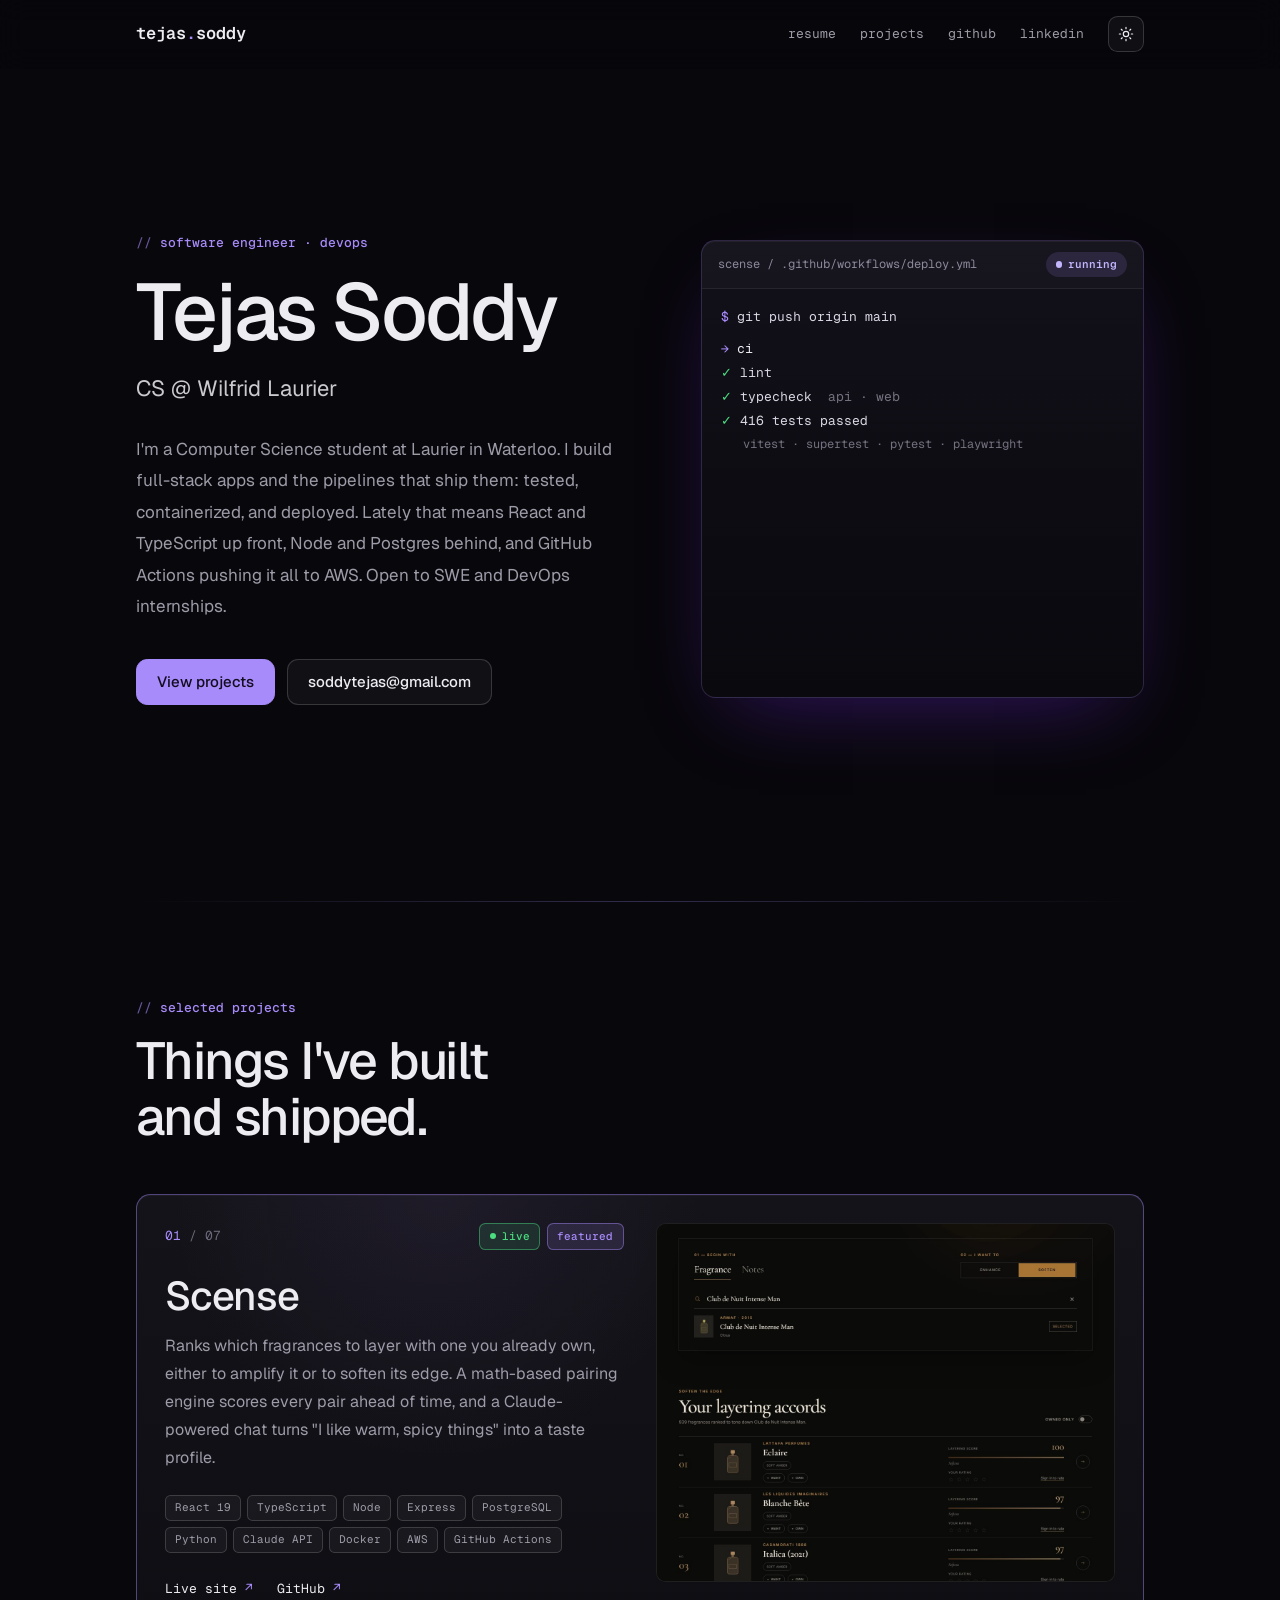
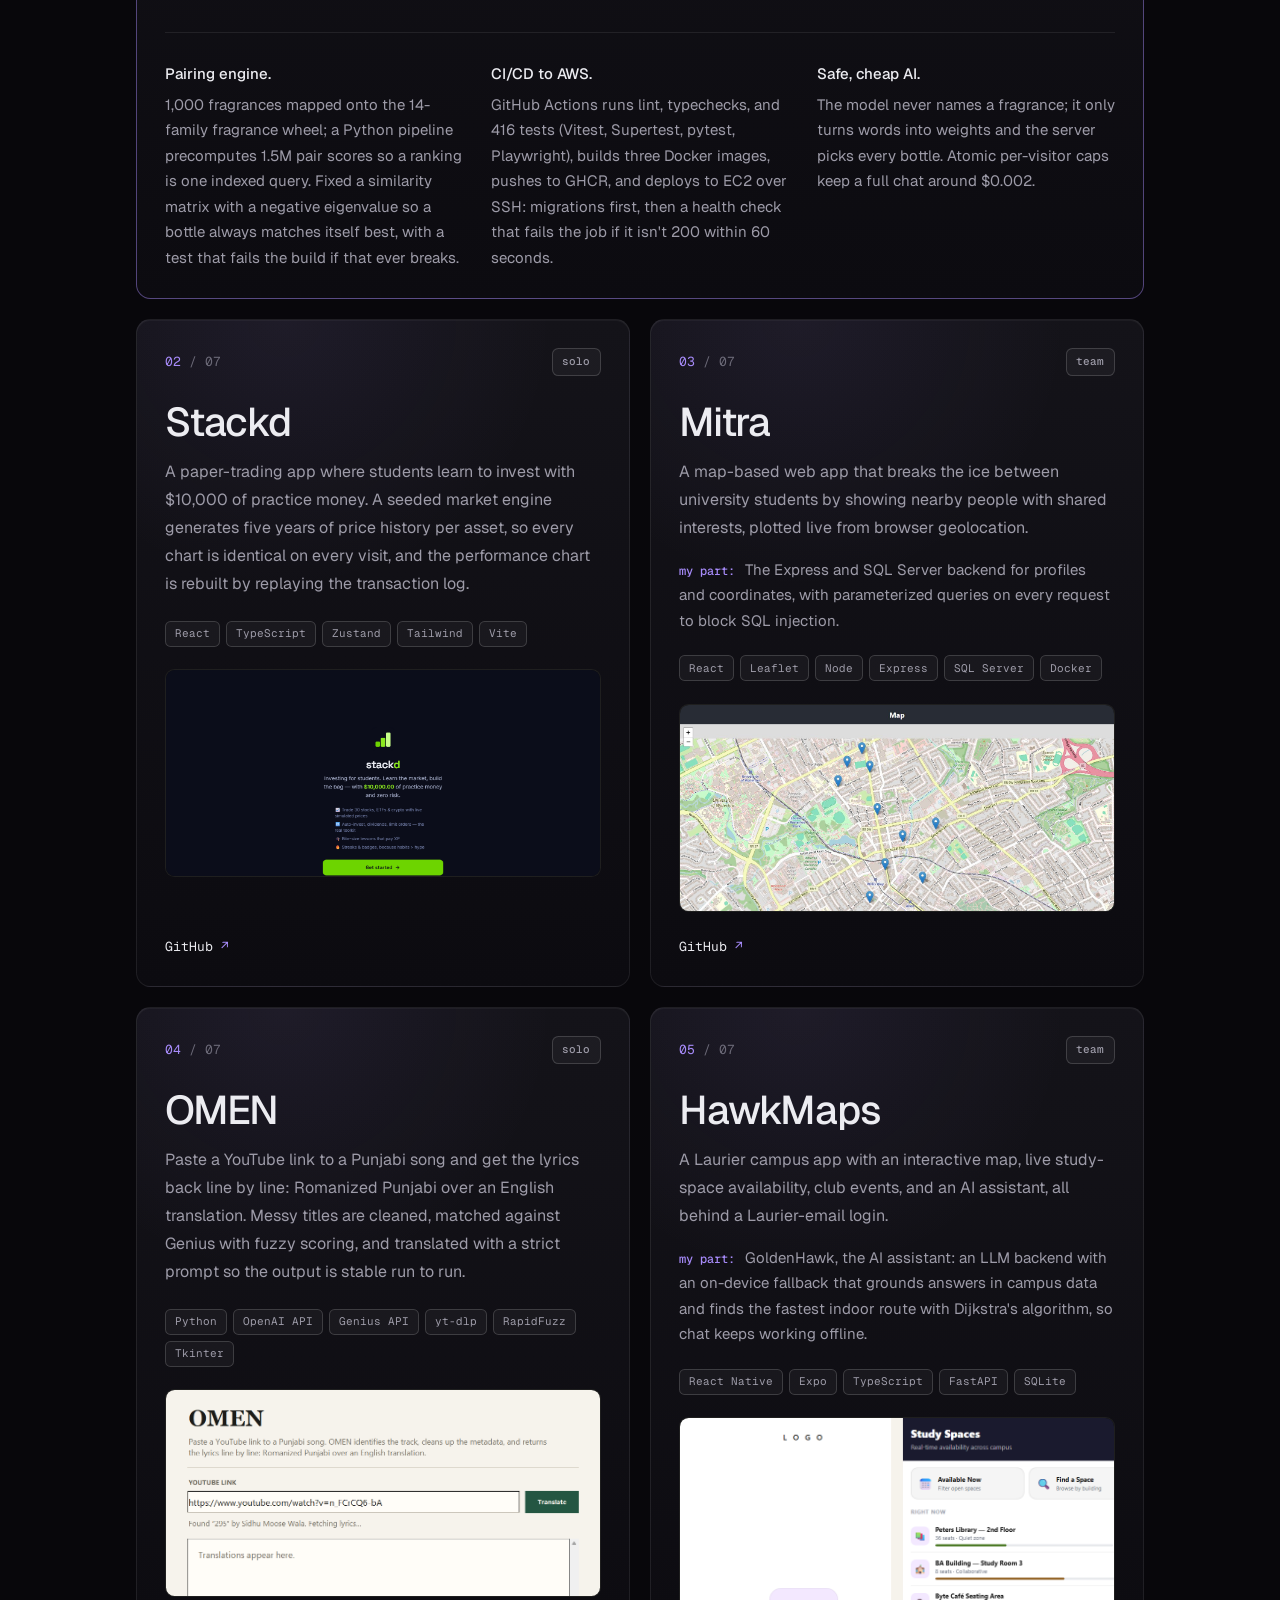
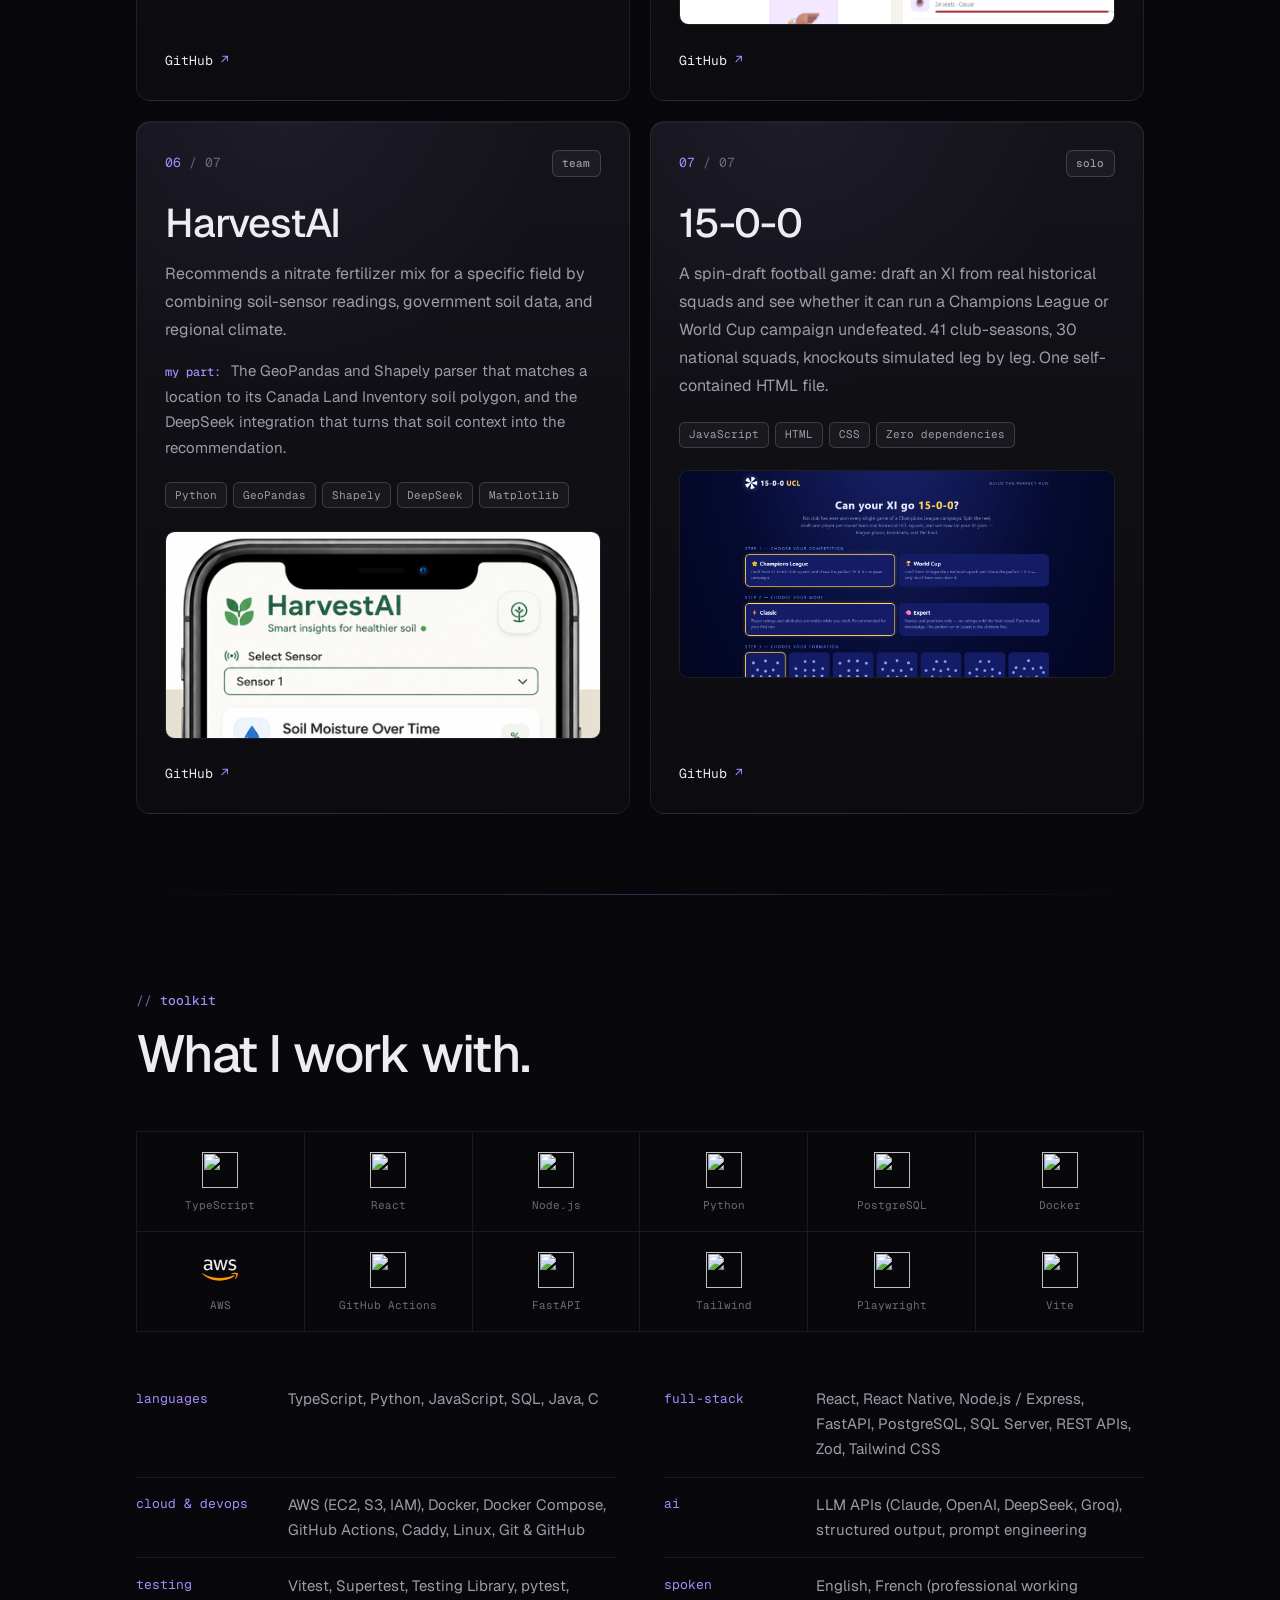
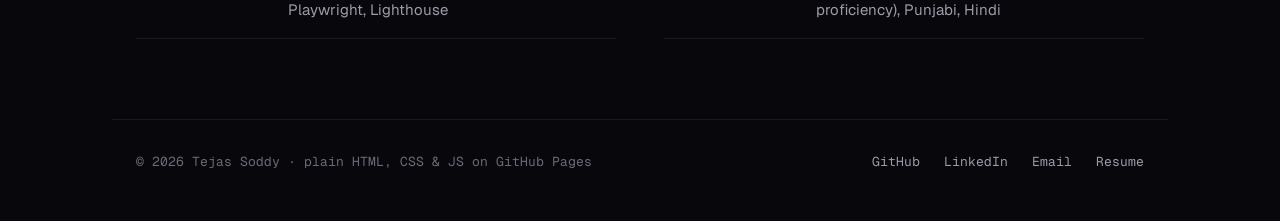
==== commit 9313130d: "Replace Mitra photo with a real screenshot of the app Captured from Mitra's React front end running " ====
--- a/index.html
+++ b/index.html
@@ -162,7 +162,7 @@
       <ul class="tags">
         <li>React</li><li>Leaflet</li><li>Node</li><li>Express</li><li>SQL Server</li><li>Docker</li>
       </ul>
-      <div class="thumb"><img src="assets/mitra.png" width="607" height="703" loading="lazy" alt="Mitra running in a browser: a Leaflet map of Waterloo with user location markers"></div>
+      <div class="thumb"><img src="assets/mitra.jpg" width="1440" height="900" loading="lazy" alt="Mitra's map page: a Leaflet and OpenStreetMap view of Waterloo with markers for nearby students around Laurier and uptown"></div>
       <p class="links">
         <a href="https://github.com/AnimeniacSimey/MitraApp" target="_blank" rel="noopener">GitHub</a>
       </p>
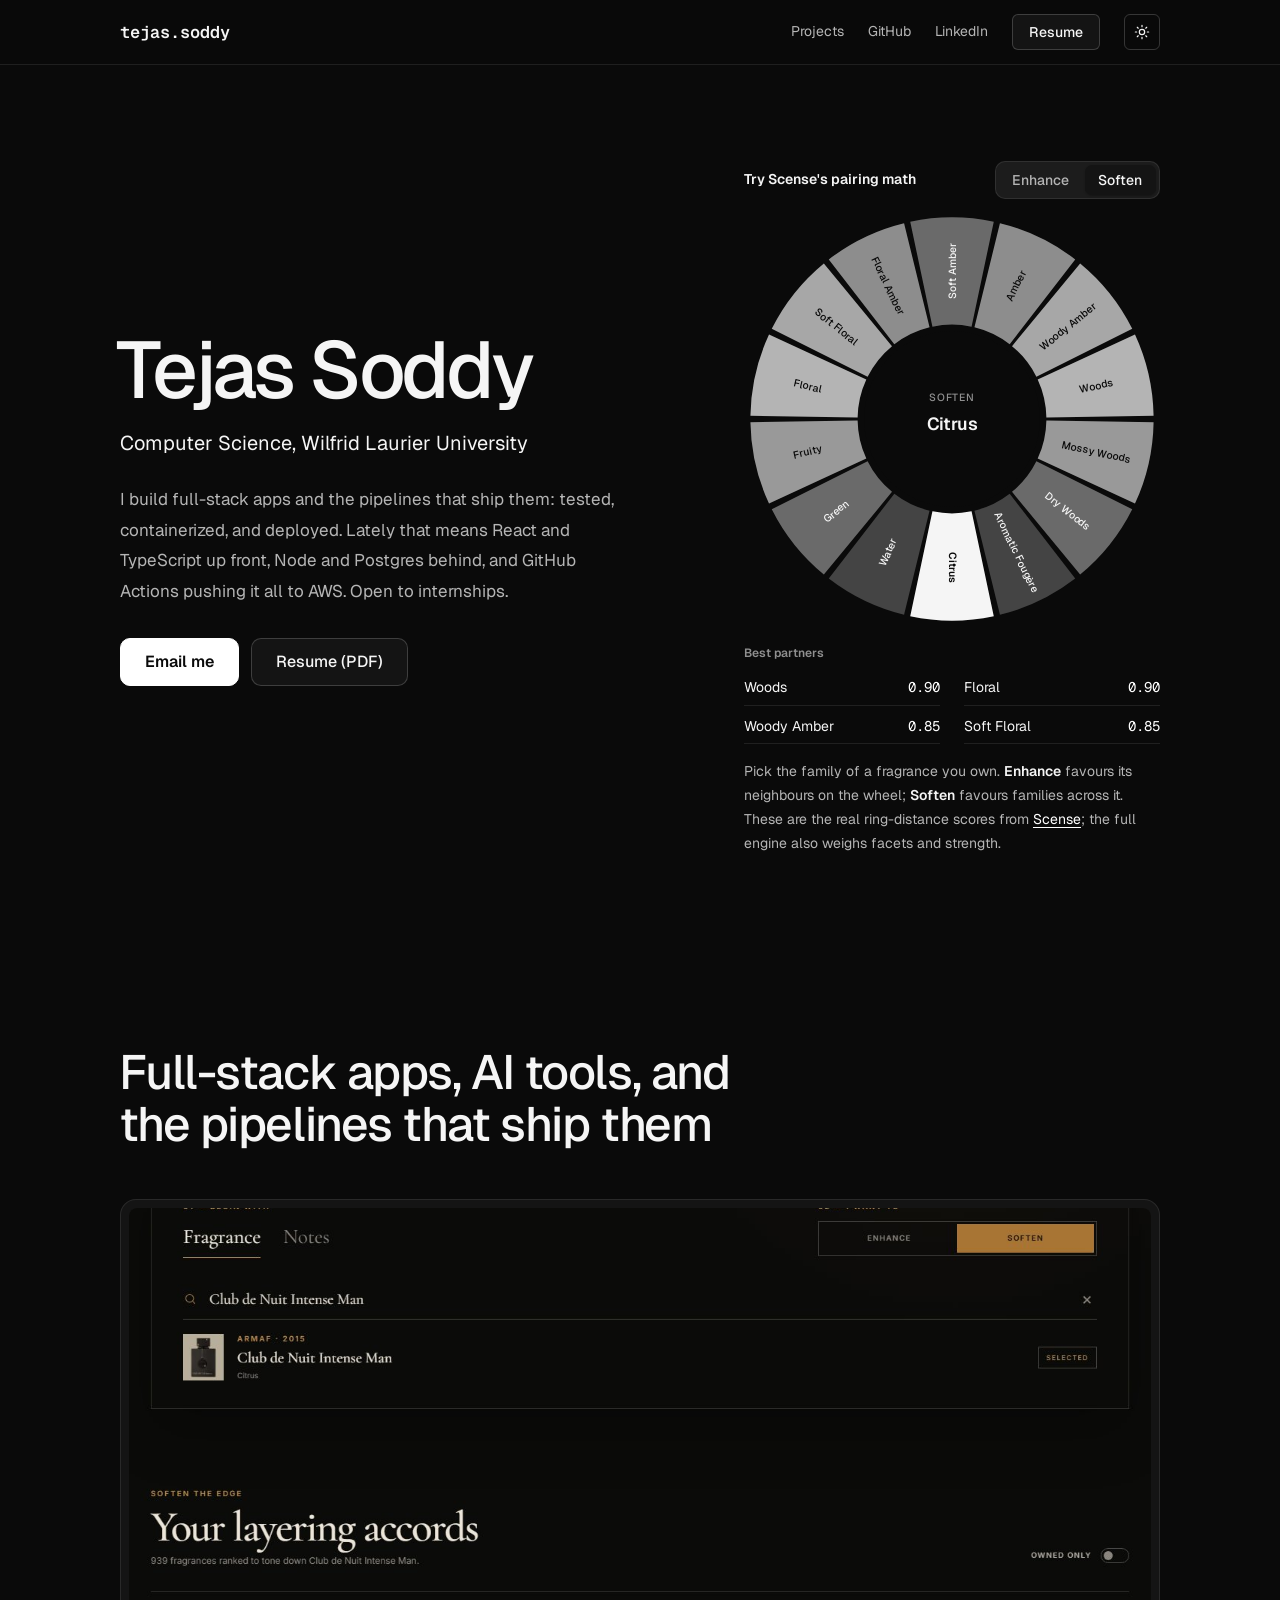
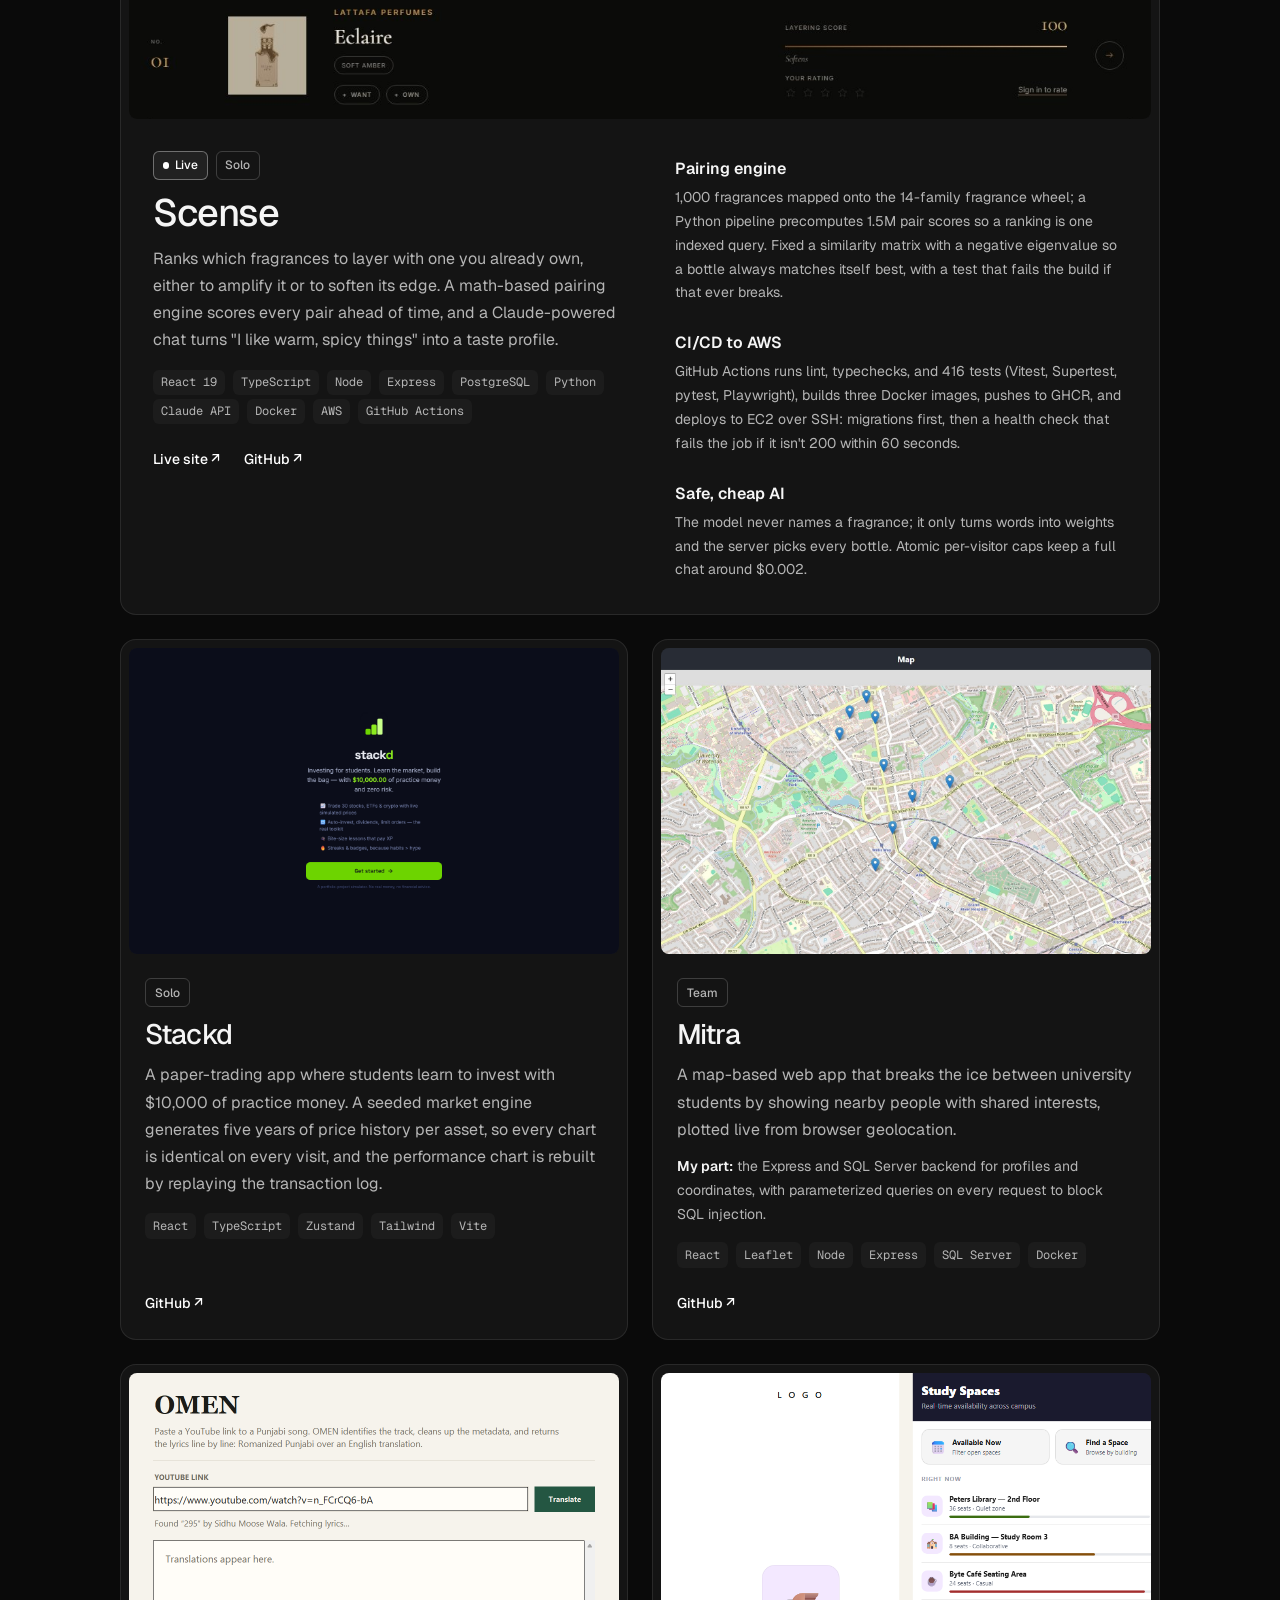
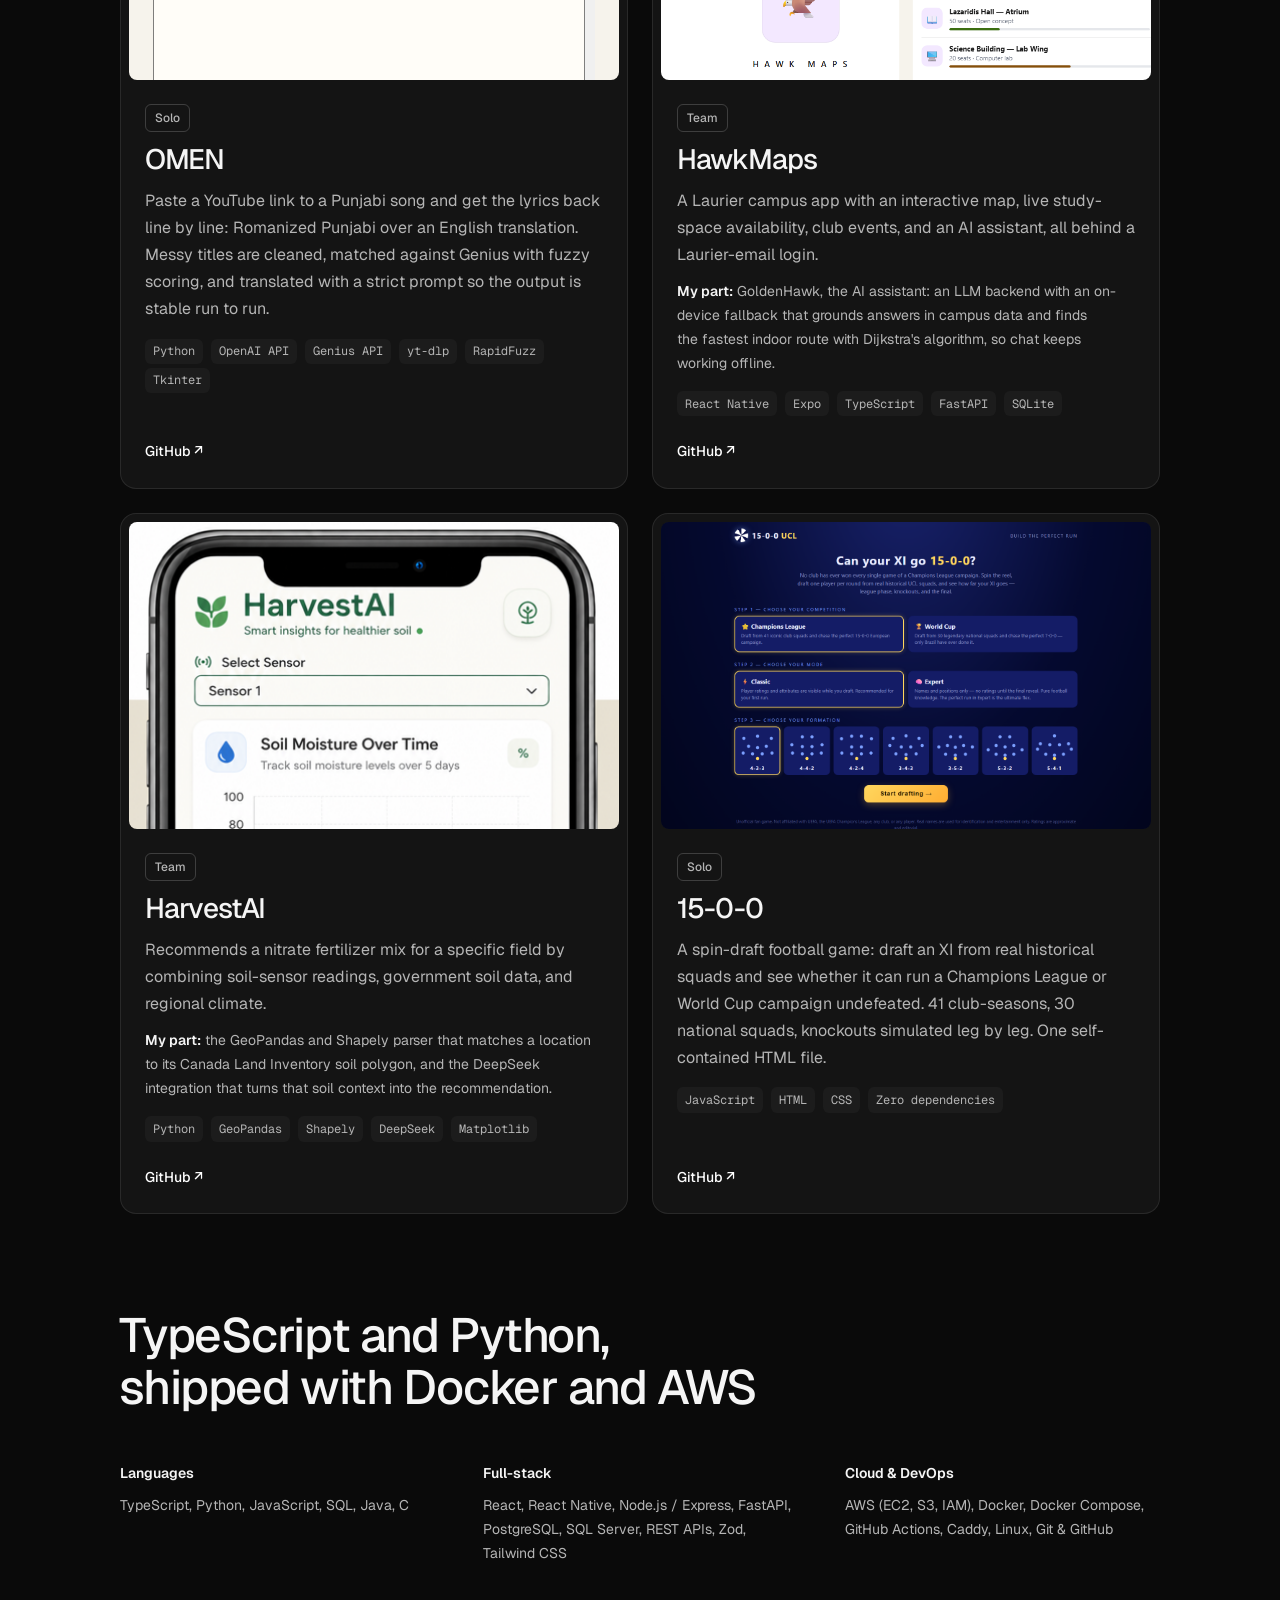
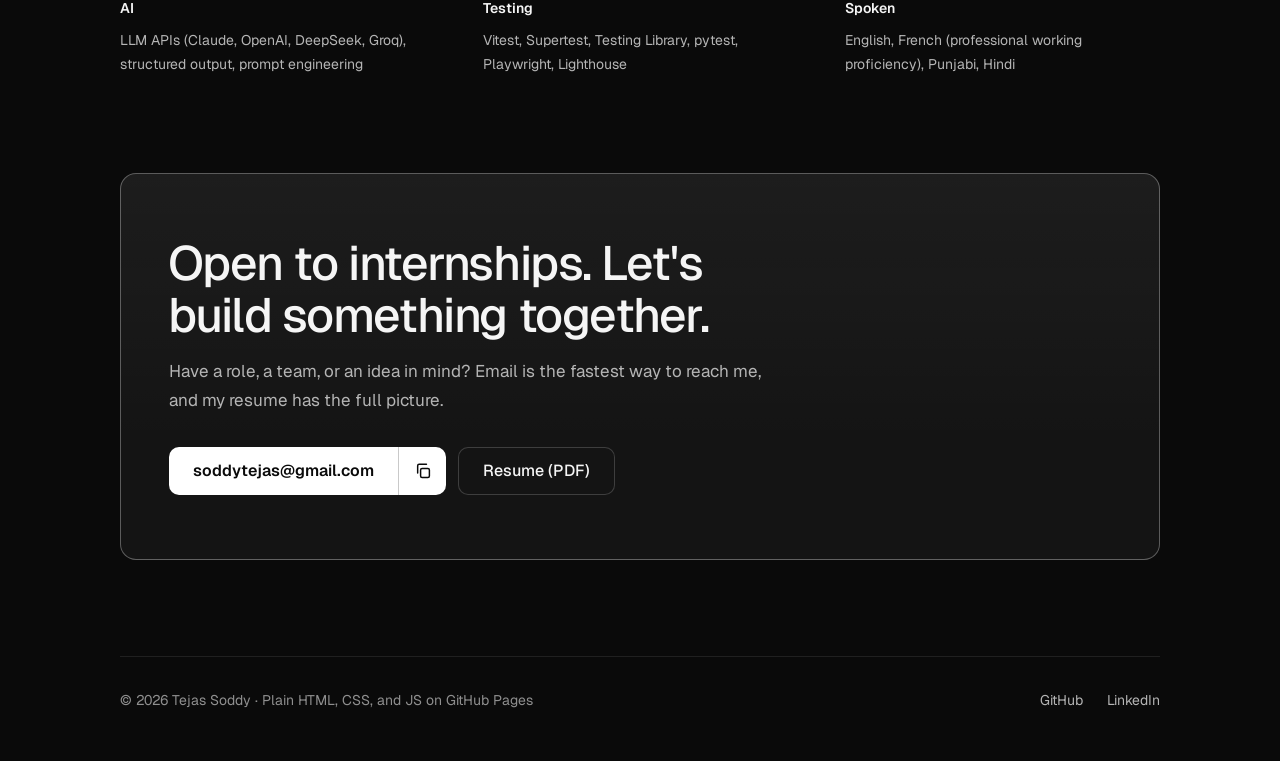
==== commit 1d61c9be: "Black-and-white redesign with an interactive Scense fragrance wheel - Hero: replace the deploy termi" ====
--- a/index.html
+++ b/index.html
@@ -8,9 +8,10 @@
 <meta property="og:title" content="Tejas Soddy · Software Engineer">
 <meta property="og:description" content="Full-stack and DevOps projects by Tejas Soddy, CS at Wilfrid Laurier University.">
 <meta property="og:type" content="website">
-<meta property="og:url" content="https://redactedtxt.github.io/">
-<meta name="theme-color" content="#08070b">
-<link rel="icon" href="data:image/svg+xml,%3Csvg xmlns='http://www.w3.org/2000/svg' viewBox='0 0 32 32'%3E%3Crect width='32' height='32' rx='7' fill='%2308070b'/%3E%3Ctext x='16' y='21' font-family='monospace' font-weight='700' font-size='13' fill='%23a78bfa' text-anchor='middle'%3ETS%3C/text%3E%3Crect x='9' y='24' width='14' height='2' fill='%234ade80'/%3E%3C/svg%3E">
+<meta property="og:url" content="https://tejassoddy.xyz/">
+<link rel="canonical" href="https://tejassoddy.xyz/">
+<meta name="theme-color" content="#0a0a0a">
+<link rel="icon" href="data:image/svg+xml,%3Csvg xmlns='http://www.w3.org/2000/svg' viewBox='0 0 32 32'%3E%3Crect width='32' height='32' rx='7' fill='%230a0a0a'/%3E%3Ctext x='16' y='21' font-family='monospace' font-weight='700' font-size='13' fill='%23ffffff' text-anchor='middle'%3ETS%3C/text%3E%3Crect x='9' y='24' width='14' height='2' fill='%23ffffff'/%3E%3C/svg%3E">
 <script>
   // Mark JS as on and apply the saved theme before first paint so nothing flashes.
   document.documentElement.classList.add("js");
@@ -19,21 +20,19 @@
 <link rel="preconnect" href="https://fonts.googleapis.com">
 <link rel="preconnect" href="https://fonts.gstatic.com" crossorigin>
 <link rel="stylesheet" href="https://fonts.googleapis.com/css2?family=Geist:wght@300..700&family=Geist+Mono:wght@400..600&display=swap">
-<link rel="stylesheet" href="styles.css">
+<link rel="stylesheet" href="styles.css?v=6">
 </head>
 <body>
-
-<div class="progress" aria-hidden="true"><span></span></div>
 
 <header class="nav">
   <div class="wrap nav-inner">
     <a class="wordmark" href="#top" aria-label="Tejas Soddy, back to top">tejas<span>.</span>soddy</a>
     <nav aria-label="Primary">
-      <a href="assets/Tejas_Soddy_Resume.pdf" target="_blank" rel="noopener">resume</a>
-      <a href="#projects">projects</a>
-      <a href="https://github.com/redactedtxt" target="_blank" rel="noopener">github</a>
-      <a href="https://www.linkedin.com/in/tejas-soddy/" target="_blank" rel="noopener">linkedin</a>
-      <button class="theme-toggle" type="button" aria-label="Toggle light and dark theme">
+      <a class="nav-link hide-sm" href="#projects">Projects</a>
+      <a class="nav-link" href="https://github.com/redactedtxt" target="_blank" rel="noopener">GitHub</a>
+      <a class="nav-link hide-xs" href="https://www.linkedin.com/in/tejas-soddy/" target="_blank" rel="noopener">LinkedIn</a>
+      <a class="btn btn-sm" href="assets/Tejas_Soddy_Resume.pdf" target="_blank" rel="noopener">Resume</a>
+      <button class="theme-toggle" type="button" aria-label="Switch to light theme">
         <svg class="i-sun" viewBox="0 0 24 24" aria-hidden="true"><circle cx="12" cy="12" r="4"/><path d="M12 2v2M12 20v2M4.93 4.93l1.41 1.41M17.66 17.66l1.41 1.41M2 12h2M20 12h2M4.93 19.07l1.41-1.41M17.66 6.34l1.41-1.41"/></svg>
         <svg class="i-moon" viewBox="0 0 24 24" aria-hidden="true"><path d="M21 12.8A9 9 0 1 1 11.2 3a7 7 0 0 0 9.8 9.8z"/></svg>
       </button>
@@ -45,255 +44,212 @@
 
 <section class="hero wrap">
   <div class="hero-copy">
-    <p class="eyebrow">software engineer · devops</p>
     <h1>Tejas Soddy</h1>
-    <p class="hero-sub">CS @ Wilfrid Laurier</p>
-    <p class="hero-bio">I'm a Computer Science student at Laurier in Waterloo. I build full-stack
-    apps and the pipelines that ship them: tested, containerized, and deployed. Lately that means
-    React and TypeScript up front, Node and Postgres behind, and GitHub Actions pushing it all to AWS.
-    Open to SWE and DevOps internships.</p>
+    <p class="hero-sub">Computer Science, Wilfrid Laurier University</p>
+    <p class="hero-bio">I build full-stack apps and the pipelines that ship them: tested,
+    containerized, and deployed. Lately that means React and TypeScript up front, Node and
+    Postgres behind, and GitHub Actions pushing it all to AWS. Open to internships.</p>
     <div class="hero-actions">
-      <a class="pill pill-solid" href="#projects">View projects</a>
-      <a class="pill" href="mailto:soddytejas@gmail.com">soddytejas@gmail.com</a>
-    </div>
-  </div>
-
-  <!-- A replay of Scense's real CI/CD pipeline -->
-  <figure class="term" aria-label="Scense deploy pipeline: lint, typecheck, 416 tests, three Docker images, deploy to AWS EC2, health check 200">
-    <div class="term-bar">
-      <span class="term-title">scense / .github/workflows/deploy.yml</span>
-      <span class="term-status" data-state="passing">passing</span>
-    </div>
-    <ol class="term-lines" aria-hidden="true">
-      <li><span class="p">$</span> git push origin main</li>
-      <li class="h"><span class="a">→</span> ci</li>
-      <li><span class="ok">✓</span> lint</li>
-      <li><span class="ok">✓</span> typecheck  <span class="dim">api · web</span></li>
-      <li><span class="ok">✓</span> 416 tests passed</li>
-      <li class="sub dim">vitest · supertest · pytest · playwright</li>
-      <li><span class="ok">✓</span> build 3 images <span class="a">→</span> ghcr.io</li>
-      <li class="h"><span class="a">→</span> deploy  <span class="dim">aws ec2 over ssh</span></li>
-      <li><span class="ok">✓</span> migrate before up</li>
-      <li><span class="ok">✓</span> docker compose up -d</li>
-      <li><span class="ok">✓</span> GET /api/health  <span class="ok">200 OK</span></li>
-      <li class="live"><span class="dot"></span> live at <a href="https://scense.name" target="_blank" rel="noopener" tabindex="-1">scense.name</a><span class="cursor"></span></li>
-    </ol>
-    <button class="term-rerun" type="button">↻ re-run</button>
+      <a class="btn btn-primary btn-lg" href="mailto:soddytejas@gmail.com">Email me</a>
+      <a class="btn btn-lg" href="assets/Tejas_Soddy_Resume.pdf" target="_blank" rel="noopener">Resume (PDF)</a>
+    </div>
+  </div>
+
+  <!-- Scense's pairing math, live: the 14-family fragrance wheel and its real affinity table -->
+  <figure class="wheel-demo" aria-labelledby="wheel-caption">
+    <div class="wheel-head">
+      <p class="wheel-title">Try Scense's pairing math</p>
+      <div class="seg" role="group" aria-label="Pairing goal">
+        <button type="button" data-mode="enhance" aria-pressed="false">Enhance</button>
+        <button type="button" data-mode="soften" aria-pressed="true">Soften</button>
+      </div>
+    </div>
+    <svg class="wheel" viewBox="-260 -260 520 520" role="radiogroup" aria-label="Fragrance family you own"></svg>
+    <div class="partners-wrap">
+      <p class="partners-label" id="partners-label">Best partners</p>
+      <ol class="partners" aria-labelledby="partners-label" aria-live="polite"></ol>
+    </div>
+    <figcaption id="wheel-caption">Pick the family of a fragrance you own. <strong>Enhance</strong>
+    favours its neighbours on the wheel; <strong>Soften</strong> favours families across it. These are
+    the real ring-distance scores from <a href="https://scense.name" target="_blank" rel="noopener">Scense</a>;
+    the full engine also weighs facets and strength.</figcaption>
+    <noscript><p class="wheel-noscript">The interactive wheel needs JavaScript. See it working at <a href="https://scense.name">scense.name</a>.</p></noscript>
   </figure>
 </section>
 
-<div class="wrap"><hr class="rule"></div>
-
-<section class="projects wrap" id="projects">
-  <p class="eyebrow">selected projects</p>
-  <h2 class="section-title">Things I've built<br>and shipped.</h2>
-
-  <!-- 01 · Scense (featured) -->
-  <article class="card featured reveal" id="scense">
-    <div class="card-body">
-      <div class="card-top">
-        <span class="num">01 <i>/ 07</i></span>
-        <span class="badges"><span class="badge badge-live"><span class="dot"></span>live</span><span class="badge badge-accent">featured</span></span>
-      </div>
-      <h3>Scense</h3>
-      <p class="desc">Ranks which fragrances to layer with one you already own, either to amplify
-      it or to soften its edge. A math-based pairing engine scores every pair ahead of time, and a
-      Claude-powered chat turns "I like warm, spicy things" into a taste profile.</p>
-      <ul class="tags">
-        <li>React 19</li><li>TypeScript</li><li>Node</li><li>Express</li><li>PostgreSQL</li>
-        <li>Python</li><li>Claude API</li><li>Docker</li><li>AWS</li><li>GitHub Actions</li>
+<section class="projects wrap" id="projects" aria-labelledby="projects-title">
+  <h2 class="section-title" id="projects-title">Full-stack apps, AI tools, and the pipelines that ship them</h2>
+
+  <!-- Scense (featured) -->
+  <article class="card featured" id="scense">
+    <a class="media media-featured" href="https://scense.name" target="_blank" rel="noopener" tabindex="-1">
+      <img src="assets/scense.jpg?v=2" width="1360" height="970" alt="Scense pairing page: Club de Nuit Intense Man set to Soften, with 939 fragrances ranked and Lattafa Eclaire first at a layering score of 100">
+    </a>
+    <div class="card-body featured-body">
+      <div class="featured-main">
+        <div class="badges"><span class="badge badge-live"><span class="dot"></span>Live</span><span class="badge">Solo</span></div>
+        <h3>Scense</h3>
+        <p class="desc">Ranks which fragrances to layer with one you already own, either to amplify
+        it or to soften its edge. A math-based pairing engine scores every pair ahead of time, and a
+        Claude-powered chat turns "I like warm, spicy things" into a taste profile.</p>
+        <ul class="tags">
+          <li>React 19</li><li>TypeScript</li><li>Node</li><li>Express</li><li>PostgreSQL</li>
+          <li>Python</li><li>Claude API</li><li>Docker</li><li>AWS</li><li>GitHub Actions</li>
+        </ul>
+        <p class="links">
+          <a href="https://scense.name" target="_blank" rel="noopener">Live site<span aria-hidden="true">↗</span></a>
+          <a href="https://github.com/redactedtxt/Scense" target="_blank" rel="noopener">GitHub<span aria-hidden="true">↗</span></a>
+        </p>
+      </div>
+      <ul class="points">
+        <li><strong>Pairing engine</strong> 1,000 fragrances mapped onto the 14-family fragrance
+        wheel; a Python pipeline precomputes 1.5M pair scores so a ranking is one indexed query. Fixed
+        a similarity matrix with a negative eigenvalue so a bottle always matches itself best, with a
+        test that fails the build if that ever breaks.</li>
+        <li><strong>CI/CD to AWS</strong> GitHub Actions runs lint, typechecks, and 416 tests
+        (Vitest, Supertest, pytest, Playwright), builds three Docker images, pushes to GHCR, and
+        deploys to EC2 over SSH: migrations first, then a health check that fails the job if it
+        isn't 200 within 60 seconds.</li>
+        <li><strong>Safe, cheap AI</strong> The model never names a fragrance; it only turns words
+        into weights and the server picks every bottle. Atomic per-visitor caps keep a full chat
+        around $0.002.</li>
       </ul>
-      <p class="links">
-        <a href="https://scense.name" target="_blank" rel="noopener">Live site</a>
-        <a href="https://github.com/redactedtxt/Scense" target="_blank" rel="noopener">GitHub</a>
-      </p>
-    </div>
-    <a class="shot" href="https://scense.name" target="_blank" rel="noopener" tabindex="-1">
-      <img src="assets/scense.jpg" width="1280" height="1000" alt="Scense pairing page: Club de Nuit Intense Man set to Soften, with its top three layering partners ranked by score">
-    </a>
-    <ul class="points">
-      <li><strong>Pairing engine.</strong> 1,000 fragrances mapped onto the 14-family fragrance
-      wheel; a Python pipeline precomputes 1.5M pair scores so a ranking is one indexed query. Fixed
-      a similarity matrix with a negative eigenvalue so a bottle always matches itself best, with a
-      test that fails the build if that ever breaks.</li>
-      <li><strong>CI/CD to AWS.</strong> GitHub Actions runs lint, typechecks, and 416 tests
-      (Vitest, Supertest, pytest, Playwright), builds three Docker images, pushes to GHCR, and
-      deploys to EC2 over SSH: migrations first, then a health check that fails the job if it
-      isn't 200 within 60 seconds.</li>
-      <li><strong>Safe, cheap AI.</strong> The model never names a fragrance; it only turns words
-      into weights and the server picks every bottle. Atomic per-visitor caps keep a full chat
-      around $0.002.</li>
-    </ul>
+    </div>
   </article>
 
   <div class="grid">
 
-    <!-- 02 · Stackd -->
-    <article class="card reveal" id="stackd">
-      <div class="card-top">
-        <span class="num">02 <i>/ 07</i></span>
-        <span class="badge">solo</span>
-      </div>
-      <h3>Stackd</h3>
-      <p class="desc">A paper-trading app where students learn to invest with $10,000 of practice
-      money. A seeded market engine generates five years of price history per asset, so every chart
-      is identical on every visit, and the performance chart is rebuilt by replaying the transaction
-      log.</p>
-      <ul class="tags">
-        <li>React</li><li>TypeScript</li><li>Zustand</li><li>Tailwind</li><li>Vite</li>
-      </ul>
-      <div class="thumb"><img src="assets/stackd.png" width="1440" height="900" loading="lazy" alt="Stackd onboarding screen: dark interface with the Stackd wordmark and feature list"></div>
-      <p class="links">
-        <a href="https://github.com/redactedtxt/stackd" target="_blank" rel="noopener">GitHub</a>
-      </p>
-    </article>
-
-    <!-- 03 · Mitra -->
-    <article class="card reveal" id="mitra">
-      <div class="card-top">
-        <span class="num">03 <i>/ 07</i></span>
-        <span class="badge">team</span>
-      </div>
-      <h3>Mitra</h3>
-      <p class="desc">A map-based web app that breaks the ice between university students by showing
-      nearby people with shared interests, plotted live from browser geolocation.</p>
-      <p class="role"><span>my part</span> The Express and SQL Server backend for profiles and
-      coordinates, with parameterized queries on every request to block SQL injection.</p>
-      <ul class="tags">
-        <li>React</li><li>Leaflet</li><li>Node</li><li>Express</li><li>SQL Server</li><li>Docker</li>
-      </ul>
-      <div class="thumb"><img src="assets/mitra.jpg" width="1440" height="900" loading="lazy" alt="Mitra's map page: a Leaflet and OpenStreetMap view of Waterloo with markers for nearby students around Laurier and uptown"></div>
-      <p class="links">
-        <a href="https://github.com/AnimeniacSimey/MitraApp" target="_blank" rel="noopener">GitHub</a>
-      </p>
-    </article>
-
-    <!-- 04 · OMEN -->
-    <article class="card reveal" id="omen">
-      <div class="card-top">
-        <span class="num">04 <i>/ 07</i></span>
-        <span class="badge">solo</span>
-      </div>
-      <h3>OMEN</h3>
-      <p class="desc">Paste a YouTube link to a Punjabi song and get the lyrics back line by line:
-      Romanized Punjabi over an English translation. Messy titles are cleaned, matched against Genius
-      with fuzzy scoring, and translated with a strict prompt so the output is stable run to run.</p>
-      <ul class="tags">
-        <li>Python</li><li>OpenAI API</li><li>Genius API</li><li>yt-dlp</li><li>RapidFuzz</li><li>Tkinter</li>
-      </ul>
-      <div class="thumb"><img src="assets/omen-ui.png" width="980" height="760" loading="lazy" alt="OMEN desktop app with a YouTube link field and a translation results panel"></div>
-      <p class="links">
-        <a href="https://github.com/redactedtxt/omen" target="_blank" rel="noopener">GitHub</a>
-      </p>
-    </article>
-
-    <!-- 05 · HawkMaps -->
-    <article class="card reveal" id="hawkmaps">
-      <div class="card-top">
-        <span class="num">05 <i>/ 07</i></span>
-        <span class="badge">team</span>
-      </div>
-      <h3>HawkMaps</h3>
-      <p class="desc">A Laurier campus app with an interactive map, live study-space availability,
-      club events, and an AI assistant, all behind a Laurier-email login.</p>
-      <p class="role"><span>my part</span> GoldenHawk, the AI assistant: an LLM backend with an
-      on-device fallback that grounds answers in campus data and finds the fastest indoor route with
-      Dijkstra's algorithm, so chat keeps working offline.</p>
-      <ul class="tags">
-        <li>React Native</li><li>Expo</li><li>TypeScript</li><li>FastAPI</li><li>SQLite</li>
-      </ul>
-      <div class="thumb"><img src="assets/hawkmaps.png" width="884" height="932" loading="lazy" alt="Two HawkMaps screens: the welcome screen and the Study Spaces tab with live seat availability"></div>
-      <p class="links">
-        <a href="https://github.com/AnimeniacSimey/HawkMaps" target="_blank" rel="noopener">GitHub</a>
-      </p>
-    </article>
-
-    <!-- 06 · HarvestAI -->
-    <article class="card reveal" id="harvestai">
-      <div class="card-top">
-        <span class="num">06 <i>/ 07</i></span>
-        <span class="badge">team</span>
-      </div>
-      <h3>HarvestAI</h3>
-      <p class="desc">Recommends a nitrate fertilizer mix for a specific field by combining
-      soil-sensor readings, government soil data, and regional climate.</p>
-      <p class="role"><span>my part</span> The GeoPandas and Shapely parser that matches a location
-      to its Canada Land Inventory soil polygon, and the DeepSeek integration that turns that soil
-      context into the recommendation.</p>
-      <ul class="tags">
-        <li>Python</li><li>GeoPandas</li><li>Shapely</li><li>DeepSeek</li><li>Matplotlib</li>
-      </ul>
-      <div class="thumb"><img src="assets/harvestai.png" width="487" height="928" loading="lazy" alt="HarvestAI interface: soil moisture and pH charts with a fertilizer recommendation"></div>
-      <p class="links">
-        <a href="https://github.com/AnimeniacSimey/HarvestAI" target="_blank" rel="noopener">GitHub</a>
-      </p>
-    </article>
-
-    <!-- 07 · 15-0-0 -->
-    <article class="card reveal" id="perfect-run">
-      <div class="card-top">
-        <span class="num">07 <i>/ 07</i></span>
-        <span class="badge">solo</span>
-      </div>
-      <h3>15-0-0</h3>
-      <p class="desc">A spin-draft football game: draft an XI from real historical squads and see
-      whether it can run a Champions League or World Cup campaign undefeated. 41 club-seasons, 30
-      national squads, knockouts simulated leg by leg. One self-contained HTML file.</p>
-      <ul class="tags">
-        <li>JavaScript</li><li>HTML</li><li>CSS</li><li>Zero dependencies</li>
-      </ul>
-      <div class="thumb"><img src="assets/perfect-run.png" width="1360" height="860" loading="lazy" alt="15-0-0 setup screen: choose a competition, a mode, and a formation"></div>
-      <p class="links">
-        <a href="https://github.com/redactedtxt/perfect-run" target="_blank" rel="noopener">GitHub</a>
-      </p>
-    </article>
-
-  </div>
-</section>
-
-<div class="wrap"><hr class="rule"></div>
-
-<section class="toolkit wrap" id="toolkit">
-  <p class="eyebrow">toolkit</p>
-  <h2 class="section-title">What I work with.</h2>
-
-  <ul class="logos" aria-label="Main tools">
-    <li><img src="assets/icons/typescript-original.svg" alt="" width="32" height="32"><span>TypeScript</span></li>
-    <li><img src="assets/icons/react-original.svg" alt="" width="32" height="32"><span>React</span></li>
-    <li><img src="assets/icons/nodejs-original.svg" alt="" width="32" height="32"><span>Node.js</span></li>
-    <li><img src="assets/icons/python-original.svg" alt="" width="32" height="32"><span>Python</span></li>
-    <li><img src="assets/icons/postgresql-original.svg" alt="" width="32" height="32"><span>PostgreSQL</span></li>
-    <li><img src="assets/icons/docker-original.svg" alt="" width="32" height="32"><span>Docker</span></li>
-    <li><img class="only-light" src="assets/icons/amazonwebservices-original-wordmark.svg" alt="" width="32" height="32"><img class="only-dark" src="assets/icons/amazonwebservices-dark.svg" alt="" width="32" height="32"><span>AWS</span></li>
-    <li><img src="assets/icons/githubactions-original.svg" alt="" width="32" height="32"><span>GitHub Actions</span></li>
-    <li><img src="assets/icons/fastapi-original.svg" alt="" width="32" height="32"><span>FastAPI</span></li>
-    <li><img src="assets/icons/tailwindcss-original.svg" alt="" width="32" height="32"><span>Tailwind</span></li>
-    <li><img src="assets/icons/playwright-original.svg" alt="" width="32" height="32"><span>Playwright</span></li>
-    <li><img src="assets/icons/vitejs-original.svg" alt="" width="32" height="32"><span>Vite</span></li>
-  </ul>
-
+    <article class="card" id="stackd">
+      <div class="media"><img src="assets/stackd.png" width="1440" height="900" loading="lazy" alt="Stackd onboarding screen: dark interface with the Stackd wordmark and feature list"></div>
+      <div class="card-body">
+        <div class="badges"><span class="badge">Solo</span></div>
+        <h3>Stackd</h3>
+        <p class="desc">A paper-trading app where students learn to invest with $10,000 of practice
+        money. A seeded market engine generates five years of price history per asset, so every chart
+        is identical on every visit, and the performance chart is rebuilt by replaying the transaction
+        log.</p>
+        <ul class="tags"><li>React</li><li>TypeScript</li><li>Zustand</li><li>Tailwind</li><li>Vite</li></ul>
+        <p class="links"><a href="https://github.com/redactedtxt/stackd" target="_blank" rel="noopener">GitHub<span aria-hidden="true">↗</span></a></p>
+      </div>
+    </article>
+
+    <article class="card" id="mitra">
+      <div class="media"><img src="assets/mitra.jpg" width="1440" height="900" loading="lazy" alt="Mitra's map page: a Leaflet and OpenStreetMap view of Waterloo with markers for nearby students around Laurier and uptown"></div>
+      <div class="card-body">
+        <div class="badges"><span class="badge">Team</span></div>
+        <h3>Mitra</h3>
+        <p class="desc">A map-based web app that breaks the ice between university students by showing
+        nearby people with shared interests, plotted live from browser geolocation.</p>
+        <p class="role"><strong>My part:</strong> the Express and SQL Server backend for profiles and
+        coordinates, with parameterized queries on every request to block SQL injection.</p>
+        <ul class="tags"><li>React</li><li>Leaflet</li><li>Node</li><li>Express</li><li>SQL Server</li><li>Docker</li></ul>
+        <p class="links"><a href="https://github.com/AnimeniacSimey/MitraApp" target="_blank" rel="noopener">GitHub<span aria-hidden="true">↗</span></a></p>
+      </div>
+    </article>
+
+    <article class="card" id="omen">
+      <div class="media"><img src="assets/omen-ui.png" width="980" height="760" loading="lazy" alt="OMEN desktop app with a YouTube link field and a translation results panel"></div>
+      <div class="card-body">
+        <div class="badges"><span class="badge">Solo</span></div>
+        <h3>OMEN</h3>
+        <p class="desc">Paste a YouTube link to a Punjabi song and get the lyrics back line by line:
+        Romanized Punjabi over an English translation. Messy titles are cleaned, matched against Genius
+        with fuzzy scoring, and translated with a strict prompt so the output is stable run to run.</p>
+        <ul class="tags"><li>Python</li><li>OpenAI API</li><li>Genius API</li><li>yt-dlp</li><li>RapidFuzz</li><li>Tkinter</li></ul>
+        <p class="links"><a href="https://github.com/redactedtxt/omen" target="_blank" rel="noopener">GitHub<span aria-hidden="true">↗</span></a></p>
+      </div>
+    </article>
+
+    <article class="card" id="hawkmaps">
+      <div class="media"><img src="assets/hawkmaps.png" width="884" height="932" loading="lazy" alt="Two HawkMaps screens: the welcome screen and the Study Spaces tab with live seat availability"></div>
+      <div class="card-body">
+        <div class="badges"><span class="badge">Team</span></div>
+        <h3>HawkMaps</h3>
+        <p class="desc">A Laurier campus app with an interactive map, live study-space availability,
+        club events, and an AI assistant, all behind a Laurier-email login.</p>
+        <p class="role"><strong>My part:</strong> GoldenHawk, the AI assistant: an LLM backend with an
+        on-device fallback that grounds answers in campus data and finds the fastest indoor route with
+        Dijkstra's algorithm, so chat keeps working offline.</p>
+        <ul class="tags"><li>React Native</li><li>Expo</li><li>TypeScript</li><li>FastAPI</li><li>SQLite</li></ul>
+        <p class="links"><a href="https://github.com/AnimeniacSimey/HawkMaps" target="_blank" rel="noopener">GitHub<span aria-hidden="true">↗</span></a></p>
+      </div>
+    </article>
+
+    <article class="card" id="harvestai">
+      <div class="media"><img src="assets/harvestai.png" width="487" height="928" loading="lazy" alt="HarvestAI interface: soil moisture and pH charts with a fertilizer recommendation"></div>
+      <div class="card-body">
+        <div class="badges"><span class="badge">Team</span></div>
+        <h3>HarvestAI</h3>
+        <p class="desc">Recommends a nitrate fertilizer mix for a specific field by combining
+        soil-sensor readings, government soil data, and regional climate.</p>
+        <p class="role"><strong>My part:</strong> the GeoPandas and Shapely parser that matches a
+        location to its Canada Land Inventory soil polygon, and the DeepSeek integration that turns that
+        soil context into the recommendation.</p>
+        <ul class="tags"><li>Python</li><li>GeoPandas</li><li>Shapely</li><li>DeepSeek</li><li>Matplotlib</li></ul>
+        <p class="links"><a href="https://github.com/AnimeniacSimey/HarvestAI" target="_blank" rel="noopener">GitHub<span aria-hidden="true">↗</span></a></p>
+      </div>
+    </article>
+
+    <article class="card" id="perfect-run">
+      <div class="media"><img src="assets/perfect-run.png" width="1360" height="860" loading="lazy" alt="15-0-0 setup screen: choose a competition, a mode, and a formation"></div>
+      <div class="card-body">
+        <div class="badges"><span class="badge">Solo</span></div>
+        <h3>15-0-0</h3>
+        <p class="desc">A spin-draft football game: draft an XI from real historical squads and see
+        whether it can run a Champions League or World Cup campaign undefeated. 41 club-seasons, 30
+        national squads, knockouts simulated leg by leg. One self-contained HTML file.</p>
+        <ul class="tags"><li>JavaScript</li><li>HTML</li><li>CSS</li><li>Zero dependencies</li></ul>
+        <p class="links"><a href="https://github.com/redactedtxt/perfect-run" target="_blank" rel="noopener">GitHub<span aria-hidden="true">↗</span></a></p>
+      </div>
+    </article>
+
+  </div>
+</section>
+
+<section class="toolkit wrap" id="toolkit" aria-labelledby="toolkit-title">
+  <h2 class="section-title" id="toolkit-title">TypeScript and Python, shipped with Docker and AWS</h2>
   <dl class="skills">
-    <div><dt>languages</dt><dd>TypeScript, Python, JavaScript, SQL, Java, C</dd></div>
-    <div><dt>full-stack</dt><dd>React, React Native, Node.js / Express, FastAPI, PostgreSQL, SQL Server, REST APIs, Zod, Tailwind CSS</dd></div>
-    <div><dt>cloud &amp; devops</dt><dd>AWS (EC2, S3, IAM), Docker, Docker Compose, GitHub Actions, Caddy, Linux, Git &amp; GitHub</dd></div>
-    <div><dt>ai</dt><dd>LLM APIs (Claude, OpenAI, DeepSeek, Groq), structured output, prompt engineering</dd></div>
-    <div><dt>testing</dt><dd>Vitest, Supertest, Testing Library, pytest, Playwright, Lighthouse</dd></div>
-    <div><dt>spoken</dt><dd>English, French (professional working proficiency), Punjabi, Hindi</dd></div>
+    <div><dt>Languages</dt><dd>TypeScript, Python, JavaScript, SQL, Java, C</dd></div>
+    <div><dt>Full-stack</dt><dd>React, React Native, Node.js / Express, FastAPI, PostgreSQL, SQL Server, REST APIs, Zod, Tailwind CSS</dd></div>
+    <div><dt>Cloud &amp; DevOps</dt><dd>AWS (EC2, S3, IAM), Docker, Docker Compose, GitHub Actions, Caddy, Linux, Git &amp; GitHub</dd></div>
+    <div><dt>AI</dt><dd>LLM APIs (Claude, OpenAI, DeepSeek, Groq), structured output, prompt engineering</dd></div>
+    <div><dt>Testing</dt><dd>Vitest, Supertest, Testing Library, pytest, Playwright, Lighthouse</dd></div>
+    <div><dt>Spoken</dt><dd>English, French (professional working proficiency), Punjabi, Hindi</dd></div>
   </dl>
 </section>
 
+<section class="contact wrap" id="contact" aria-labelledby="contact-title">
+  <div class="contact-card">
+    <h2 class="section-title" id="contact-title">Open to internships. Let's build something together.</h2>
+    <p class="contact-sub">Have a role, a team, or an idea in mind? Email is the fastest way to reach me, and my resume has the full picture.</p>
+    <div class="contact-actions">
+      <!-- One button, two actions: the address opens your mail app, the icon copies it -->
+      <div class="email-btn">
+        <a class="email-main" href="mailto:soddytejas@gmail.com">soddytejas@gmail.com</a>
+        <button class="email-copy" type="button" data-copy="soddytejas@gmail.com" aria-label="Copy email address">
+          <svg class="i-copy" viewBox="0 0 24 24" aria-hidden="true"><rect x="9" y="9" width="12" height="12" rx="2"/><path d="M5 15V5a2 2 0 0 1 2-2h10"/></svg>
+          <svg class="i-check" viewBox="0 0 24 24" aria-hidden="true"><path d="M5 12.5l4.5 4.5L19 7.5"/></svg>
+          <span class="tip" aria-hidden="true">Copy</span>
+        </button>
+      </div>
+      <a class="btn btn-lg" href="assets/Tejas_Soddy_Resume.pdf" target="_blank" rel="noopener">Resume (PDF)</a>
+    </div>
+    <p class="sr-only" role="status" aria-live="polite" id="copy-status"></p>
+  </div>
+</section>
+
 </main>
 
 <footer class="wrap footer">
-  <p>© 2026 Tejas Soddy <span class="built">· plain HTML, CSS &amp; JS on GitHub Pages</span></p>
-  <nav aria-label="Contact">
-    <a href="https://github.com/redactedtxt" target="_blank" rel="noopener">GitHub</a>
-    <a href="https://www.linkedin.com/in/tejas-soddy/" target="_blank" rel="noopener">LinkedIn</a>
-    <a href="mailto:soddytejas@gmail.com">Email</a>
-    <a href="assets/Tejas_Soddy_Resume.pdf" target="_blank" rel="noopener">Resume</a>
-  </nav>
+  <div class="footer-inner">
+    <p>© 2026 Tejas Soddy · Plain HTML, CSS, and JS on GitHub Pages</p>
+    <nav aria-label="Elsewhere">
+      <a href="https://github.com/redactedtxt" target="_blank" rel="noopener">GitHub</a>
+      <a href="https://www.linkedin.com/in/tejas-soddy/" target="_blank" rel="noopener">LinkedIn</a>
+    </nav>
+  </div>
 </footer>
 
-<script src="script.js"></script>
+<script src="script.js?v=5"></script>
 </body>
 </html>
--- a/styles.css
+++ b/styles.css
@@ -1,495 +1,487 @@
 /* Tejas Soddy · portfolio
-   Dark by default, light on toggle. Purple is the accent, green means "passing / live".
-   Geist for text, Geist Mono for labels, numbers and the terminal. */
+   Everything below draws from the tokens in :root. Change a token, not a one-off value.
+   Strictly black and white: every color is a neutral gray. The "accent" is full-strength
+   ink (white on dark, black on light), so emphasis comes from contrast, not hue.
+   Mono is reserved for code-like things: the wordmark, scores, and tech tags. */
+
+/* ================= Tokens ================= */
 
 :root {
-  --bg: #08070b;
-  --fg: #ececf1;
-  --muted: #9d9ba8;
-  --faint: #6c6a78;
-  --line: rgba(255, 255, 255, 0.08);
-  --line-strong: rgba(255, 255, 255, 0.16);
-  --card-top: #141319;
-  --card-bottom: #0c0b10;
-  --pill: rgba(255, 255, 255, 0.04);
-  --nav-bg: rgba(8, 7, 11, 0.74);
-  --shadow: 0 1px 0 rgba(255, 255, 255, 0.04) inset;
-
-  --accent: #a78bfa;          /* purple */
-  --accent-soft: rgba(167, 139, 250, 0.14);
-  --accent-line: rgba(167, 139, 250, 0.45);
-  --on-accent: #120d1f;
-  --ok: #4ade80;              /* green */
-  --ok-soft: rgba(74, 222, 128, 0.12);
-  --glow: rgba(167, 139, 250, 0.07);
-
+  /* Spacing: 4px base */
+  --s-1: 0.25rem;   /*  4 */
+  --s-2: 0.5rem;    /*  8 */
+  --s-3: 0.75rem;   /* 12 */
+  --s-4: 1rem;      /* 16 */
+  --s-5: 1.5rem;    /* 24 */
+  --s-6: 2rem;      /* 32 */
+  --s-7: 3rem;      /* 48 */
+  --s-8: 4rem;      /* 64 */
+  --s-9: 6rem;      /* 96 */
+
+  /* Type scale */
+  --t-xs: 0.75rem;
+  --t-sm: 0.875rem;
+  --t-base: 1rem;
+  --t-md: 1.0625rem;
+  --t-lg: 1.25rem;
+  --t-xl: 1.75rem;
+  --t-2xl: clamp(1.875rem, 3.2vw, 2.375rem);
+  --t-3xl: clamp(2rem, 4.4vw, 3rem);
+  --t-display: clamp(3rem, 7.5vw, 5rem);
+  --lh-tight: 1.08;
+  --lh-body: 1.7;
+
+  /* Radius. Nested corners follow inner = outer - inset. */
+  --r-sm: 0.375rem;   /*  6 */
+  --r-md: 0.625rem;   /* 10 */
+  --r-lg: 1rem;       /* 16 */
+  --card-inset: var(--s-2);                         /* gap between card edge and its image */
+  --r-inner: calc(var(--r-lg) - var(--card-inset)); /* 16 - 8 = 8 */
+
+  --font: "Geist", -apple-system, BlinkMacSystemFont, "Segoe UI", sans-serif;
   --mono: "Geist Mono", ui-monospace, "Cascadia Code", Consolas, monospace;
+  --ease: cubic-bezier(0.2, 0.7, 0.2, 1);
+
+  /* Color: dark (default). Text pairs are checked against WCAG AA (4.5:1). */
+  --bg: #0a0a0a;
+  --surface: #141414;
+  --surface-2: #1c1c1c;
+  --fg: #f5f5f5;
+  --muted: #b5b5b5;
+  --subtle: #8f8f8f;
+  --line: rgba(255, 255, 255, 0.09);
+  --line-strong: rgba(255, 255, 255, 0.18);
+  --nav-bg: rgba(10, 10, 10, 0.85);
+  --skeleton: #1c1c1c;
+  --skeleton-hi: #262626;
+
+  --accent: #ffffff;
+  --accent-soft: rgba(255, 255, 255, 0.04);
+  --accent-line: rgba(255, 255, 255, 0.3);
+  --on-accent: #0a0a0a;
+  --hover-on-accent: rgba(0, 0, 0, 0.1);   /* darkens the white buttons on hover */
+  --ok: #ffffff;                            /* "live" and "copied" use full ink, no hue */
+  --ok-soft: rgba(255, 255, 255, 0.06);
+  --ok-line: rgba(255, 255, 255, 0.35);
+  --copied: #c8c8c8;
+  --on-copied: #0a0a0a;
   color-scheme: dark;
 }
 
 :root[data-theme="light"] {
-  --bg: #f8f7fa;
-  --fg: #16141c;
-  --muted: #5c5968;
-  --faint: #8a8796;
-  --line: rgba(20, 10, 40, 0.09);
-  --line-strong: rgba(20, 10, 40, 0.2);
-  --card-top: #ffffff;
-  --card-bottom: #fcfbfd;
-  --pill: rgba(20, 10, 40, 0.03);
-  --nav-bg: rgba(248, 247, 250, 0.8);
-  --shadow: 0 1px 2px rgba(20, 10, 40, 0.05);
-
-  --accent: #6d28d9;
-  --accent-soft: rgba(109, 40, 217, 0.08);
-  --accent-line: rgba(109, 40, 217, 0.4);
+  --bg: #fafafa;
+  --surface: #ffffff;
+  --surface-2: #f0f0f0;
+  --fg: #0a0a0a;
+  --muted: #474747;
+  --subtle: #6b6b6b;
+  --line: rgba(0, 0, 0, 0.09);
+  --line-strong: rgba(0, 0, 0, 0.2);
+  --nav-bg: rgba(250, 250, 250, 0.88);
+  --skeleton: #ececec;
+  --skeleton-hi: #f6f6f6;
+
+  --accent: #0a0a0a;
+  --accent-soft: rgba(0, 0, 0, 0.025);
+  --accent-line: rgba(0, 0, 0, 0.3);
   --on-accent: #ffffff;
-  --ok: #15803d;
-  --ok-soft: rgba(21, 128, 61, 0.09);
-  --glow: rgba(109, 40, 217, 0.05);
+  --hover-on-accent: rgba(255, 255, 255, 0.16);   /* lightens the black buttons on hover */
+  --ok: #0a0a0a;
+  --ok-soft: rgba(0, 0, 0, 0.04);
+  --ok-line: rgba(0, 0, 0, 0.35);
+  --copied: #3d3d3d;
+  --on-copied: #ffffff;
   color-scheme: light;
 }
 
+/* ================= Base ================= */
+
 * { margin: 0; padding: 0; box-sizing: border-box; }
 
-html { scroll-behavior: smooth; scroll-padding-top: 5rem; }
+html { scroll-behavior: smooth; scroll-padding-top: var(--s-8); }
 
 body {
   background: var(--bg);
   color: var(--fg);
-  font-family: "Geist", -apple-system, BlinkMacSystemFont, "Segoe UI", sans-serif;
-  font-size: 16px;
-  line-height: 1.6;
+  font-family: var(--font);
+  font-size: var(--t-base);
+  line-height: var(--lh-body);
   -webkit-font-smoothing: antialiased;
   overflow-x: hidden;
-  transition: background-color 0.25s ease, color 0.25s ease;
-}
+}
+
+h1, h2, h3 { font-weight: 500; letter-spacing: -0.03em; line-height: var(--lh-tight); text-wrap: balance; }
+p, li, dd { text-wrap: pretty; }
 
 ::selection { background: var(--accent); color: var(--on-accent); }
 
 a { color: inherit; }
 img { display: block; max-width: 100%; height: auto; }
 
-.wrap { width: 100%; max-width: 66rem; margin: 0 auto; padding: 0 1.5rem; }
-
-.eyebrow {
-  font-family: var(--mono);
-  font-size: 0.8125rem;
-  font-weight: 500;
-  color: var(--accent);
-}
-.eyebrow::before { content: "// "; opacity: 0.6; }
-
-/* ---------- Scroll progress ---------- */
-
-.progress { position: fixed; inset: 0 0 auto; height: 2px; z-index: 60; pointer-events: none; }
-.progress span {
-  display: block; height: 100%;
-  background: linear-gradient(90deg, var(--accent), var(--ok));
-  transform-origin: 0 50%; transform: scaleX(0);
-}
-
-/* ---------- Nav ---------- */
+.wrap { width: 100%; max-width: 68rem; margin: 0 auto; padding: 0 var(--s-5); }
+
+.sr-only { position: absolute; width: 1px; height: 1px; overflow: hidden; clip: rect(0 0 0 0); white-space: nowrap; }
+
+a:focus-visible, button:focus-visible { outline: 2px solid var(--accent); outline-offset: 3px; border-radius: var(--r-sm); }
+
+/* ================= Buttons ================= */
+
+.btn {
+  display: inline-flex; align-items: center; justify-content: center; gap: var(--s-2);
+  height: 2.75rem; padding: 0 var(--s-5);
+  border-radius: var(--r-md);
+  border: 1px solid var(--line-strong);
+  background: var(--surface);
+  color: var(--fg);
+  font: 500 var(--t-sm)/1 var(--font);
+  text-decoration: none;
+  cursor: pointer;
+  transition: border-color 0.15s ease, background-color 0.15s ease, color 0.15s ease, transform 0.1s ease;
+}
+.btn:hover { border-color: var(--accent-line); }
+.btn:active { transform: translateY(1px) scale(0.98); }
+.btn svg { width: 1rem; height: 1rem; fill: none; stroke: currentColor; stroke-width: 2; stroke-linecap: round; stroke-linejoin: round; }
+
+.btn-primary { background: var(--accent); border-color: var(--accent); color: var(--on-accent); font-weight: 600; }
+.btn-primary:hover { border-color: var(--accent); box-shadow: inset 0 0 0 999px var(--hover-on-accent); }
+
+.btn-lg { height: 3rem; font-size: var(--t-base); }
+.btn-sm { height: 2.25rem; padding: 0 var(--s-4); border-radius: var(--r-sm); }
+
+/* ================= Nav ================= */
 
 .nav {
   position: sticky; top: 0; z-index: 50;
   background: var(--nav-bg);
   backdrop-filter: blur(14px); -webkit-backdrop-filter: blur(14px);
-  border-bottom: 1px solid transparent;
-  transition: border-color 0.25s ease;
-}
-.nav.scrolled { border-bottom-color: var(--line); }
-
-.nav-inner { display: flex; align-items: center; justify-content: space-between; height: 4.25rem; }
-
-.wordmark {
-  font-family: var(--mono);
-  font-size: 1.0625rem;
-  font-weight: 600;
-  text-decoration: none;
-  white-space: nowrap;
-}
+  border-bottom: 1px solid var(--line);
+}
+
+.nav-inner { display: flex; align-items: center; justify-content: space-between; height: 4rem; }
+
+.wordmark { font-family: var(--mono); font-size: var(--t-md); font-weight: 600; text-decoration: none; white-space: nowrap; }
 .wordmark span { color: var(--accent); }
 
-.nav nav { display: flex; align-items: center; gap: 1.5rem; }
-.nav nav a {
-  font-family: var(--mono);
-  font-size: 0.8125rem;
-  color: var(--muted);
-  text-decoration: none;
-  transition: color 0.2s ease;
-}
-.nav nav a:hover { color: var(--accent); }
+.nav nav { display: flex; align-items: center; gap: var(--s-5); }
+.nav-link { font-size: var(--t-sm); color: var(--muted); text-decoration: none; transition: color 0.15s ease; }
+.nav-link:hover { color: var(--fg); }
 
 .theme-toggle {
   display: grid; place-items: center;
   width: 2.25rem; height: 2.25rem;
-  border-radius: 0.6rem;
+  border-radius: var(--r-sm);
   border: 1px solid var(--line-strong);
-  background: var(--pill);
+  background: transparent;
   color: var(--fg);
   cursor: pointer;
-  transition: border-color 0.2s ease, color 0.2s ease;
-}
-.theme-toggle:hover { border-color: var(--accent-line); color: var(--accent); }
-.theme-toggle svg { width: 1rem; height: 1rem; fill: none; stroke: currentColor; stroke-width: 1.8; stroke-linecap: round; }
-.i-moon { display: none; }
-:root[data-theme="light"] .i-sun { display: none; }
-:root[data-theme="light"] .i-moon { display: block; }
-
-/* ---------- Hero ---------- */
+  transition: border-color 0.15s ease;
+}
+.theme-toggle:hover { border-color: var(--accent-line); }
+.theme-toggle svg { grid-area: 1 / 1; width: 1rem; height: 1rem; fill: none; stroke: currentColor; stroke-width: 1.8; stroke-linecap: round; transition: transform 0.35s var(--ease), opacity 0.2s ease; }
+/* The incoming icon rotates in, so the click visibly registers */
+.i-moon { opacity: 0; transform: rotate(-90deg) scale(0.6); }
+:root[data-theme="light"] .i-sun { opacity: 0; transform: rotate(90deg) scale(0.6); }
+:root[data-theme="light"] .i-moon { opacity: 1; transform: none; }
+
+/* ================= Hero ================= */
 
 .hero {
   display: grid;
-  grid-template-columns: minmax(0, 1.15fr) minmax(0, 1fr);
-  gap: 3.5rem;
+  grid-template-columns: minmax(0, 1.1fr) minmax(0, 1fr);
+  gap: var(--s-8);
   align-items: center;
-  min-height: calc(100vh - 4.25rem);
-  min-height: calc(100svh - 4.25rem);
-  padding-top: 3rem;
-  padding-bottom: 5rem;
+  padding-top: var(--s-9);
+  padding-bottom: var(--s-9);
 }
 
 .hero h1 {
-  font-size: clamp(3rem, 7.5vw, 5rem);
-  font-weight: 500;
-  letter-spacing: -0.035em;
-  line-height: 1.02;
-  margin-top: 1.1rem;
-}
-
-.hero-sub { font-size: 1.375rem; margin-top: 1.1rem; opacity: 0.85; }
-
-.hero-bio { max-width: 36rem; margin-top: 1.75rem; color: var(--muted); font-size: 1.0625rem; line-height: 1.85; }
-
-.hero-actions { display: flex; flex-wrap: wrap; gap: 0.75rem; margin-top: 2.25rem; }
-
-.pill {
-  display: inline-flex; align-items: center;
-  height: 2.9rem; padding: 0 1.25rem;
-  border-radius: 0.7rem;
-  border: 1px solid var(--line-strong);
-  background: var(--pill);
-  font-size: 0.9375rem; font-weight: 500;
-  text-decoration: none;
-  transition: transform 0.2s ease, border-color 0.2s ease, background-color 0.2s ease, color 0.2s ease;
-}
-.pill:hover { transform: translateY(-1px); border-color: var(--accent-line); color: var(--accent); }
-.pill-solid { background: var(--accent); border-color: var(--accent); color: var(--on-accent); }
-.pill-solid:hover { color: var(--on-accent); filter: brightness(1.08); }
-
-/* Deploy terminal: always dark, in both themes */
-
-.term {
-  position: relative;
-  border-radius: 0.9rem;
-  border: 1px solid rgba(167, 139, 250, 0.22);
-  background: linear-gradient(180deg, #121019, #0a090e);
-  box-shadow: 0 30px 80px -30px rgba(109, 40, 217, 0.45), 0 1px 0 rgba(255, 255, 255, 0.05) inset;
-  color: #d9d7e3;
-  font-family: var(--mono);
-  font-size: 0.8125rem;
-  line-height: 1.85;
+  font-size: var(--t-display);
+  letter-spacing: -0.04em;
+  line-height: 1;
+  margin-left: -0.05em;          /* optical: the T's side bearing makes it look indented */
+}
+
+.hero-sub { font-size: var(--t-lg); color: var(--fg); margin-top: var(--s-4); }
+
+.hero-bio { max-width: 34rem; margin-top: var(--s-5); color: var(--muted); font-size: var(--t-md); line-height: 1.8; }
+
+.hero-actions { display: flex; flex-wrap: wrap; gap: var(--s-3); margin-top: var(--s-6); }
+
+/* ---- Fragrance wheel demo ---- */
+
+.wheel-demo { width: 100%; max-width: 26rem; justify-self: end; }
+
+.wheel-head { display: flex; align-items: center; justify-content: space-between; gap: var(--s-4); flex-wrap: wrap; }
+.wheel-title { font-size: var(--t-sm); font-weight: 600; }
+
+/* Segmented control for Enhance / Soften */
+.seg { display: inline-flex; padding: 3px; gap: 2px; border-radius: var(--r-md); background: var(--surface-2); border: 1px solid var(--line); }
+.seg button {
+  font: 500 var(--t-sm)/1 var(--font);
+  padding: 0.5rem 0.85rem;
+  border: 0; border-radius: calc(var(--r-md) - 3px);   /* inner = outer - padding */
+  background: transparent; color: var(--muted);
+  cursor: pointer;
+  transition: background-color 0.15s ease, color 0.15s ease;
+}
+.seg button:hover { color: var(--fg); }
+.seg button[aria-pressed="true"] { background: var(--surface); color: var(--fg); box-shadow: 0 1px 2px rgba(0, 0, 0, 0.25); }
+
+.wheel { display: block; width: 100%; height: auto; margin-top: var(--s-3); overflow: visible; }
+.wheel .seg-g { cursor: pointer; outline: none; }
+.wheel .track { fill: var(--surface-2); }
+.wheel .heat { fill: var(--accent); transition: fill-opacity 0.3s ease; }
+.wheel .label { fill: var(--fg); font: 500 13px var(--font); pointer-events: none; transition: fill 0.2s ease; }
+.wheel .seg-g.base .heat { fill: var(--fg); fill-opacity: 1 !important; }
+.wheel .seg-g.base .label { fill: var(--bg); font-weight: 600; }
+/* Labels flip to the opposite ink once a segment gets dark or light enough (see script.js) */
+.wheel .seg-g.hi .label, .wheel .seg-g.mid .label { fill: var(--on-accent); }
+:root[data-theme="light"] .wheel .seg-g.mid .label { fill: var(--fg); }
+.wheel .seg-g:hover .track { fill: var(--line-strong); }
+.wheel .seg-g:focus-visible .outline { stroke: var(--accent); stroke-width: 3; }
+.wheel .outline { fill: none; stroke: transparent; }
+
+.wheel .hub { fill: var(--bg); }
+.wheel .hub-mode { fill: var(--subtle); font: 500 13px var(--font); text-transform: uppercase; letter-spacing: 0.08em; }
+.wheel .hub-name { fill: var(--fg); font: 600 22px var(--font); letter-spacing: -0.02em; }
+
+.partners-wrap { margin-top: var(--s-4); }
+.partners-label { font-size: var(--t-xs); font-weight: 600; color: var(--subtle); }
+.partners { list-style: none; display: grid; grid-template-columns: repeat(2, minmax(0, 1fr)); gap: var(--s-1) var(--s-5); margin-top: var(--s-2); }
+.partners li { display: flex; justify-content: space-between; gap: var(--s-3); font-size: var(--t-sm); padding: 0.3rem 0; border-bottom: 1px solid var(--line); }
+.partners .score { font-family: var(--mono); font-variant-numeric: tabular-nums; color: var(--accent); }
+
+.wheel-demo figcaption { margin-top: var(--s-4); font-size: var(--t-sm); color: var(--muted); line-height: var(--lh-body); }
+.wheel-demo figcaption strong { color: var(--fg); font-weight: 600; }
+.wheel-demo figcaption a { color: var(--accent); text-underline-offset: 3px; }
+.wheel-noscript { margin-top: var(--s-3); font-size: var(--t-sm); color: var(--muted); }
+
+/* ================= Sections ================= */
+
+.projects, .toolkit { padding-top: var(--s-9); }
+.contact { padding-top: var(--s-9); padding-bottom: var(--s-9); }
+
+.section-title {
+  font-size: var(--t-3xl);
+  max-width: 42rem;
+  margin-bottom: var(--s-7);
+  margin-left: -0.03em;
+}
+
+/* ================= Cards ================= */
+
+.card {
+  border: 1px solid var(--line);
+  border-radius: var(--r-lg);
+  background: var(--surface);
+  padding: var(--card-inset);
+  display: flex; flex-direction: column;
+  transition: border-color 0.2s ease;
+}
+.card:hover { border-color: var(--line-strong); }
+
+/* Images sit inset in the card, with concentric corners */
+.media {
+  display: block;
+  border-radius: var(--r-inner);
   overflow: hidden;
-}
-
-.term-bar {
-  display: flex; align-items: center; justify-content: space-between; gap: 1rem;
-  padding: 0.7rem 1rem;
-  border-bottom: 1px solid rgba(255, 255, 255, 0.07);
-  background: rgba(255, 255, 255, 0.02);
-}
-.term-title { color: #8d8a9c; font-size: 0.75rem; white-space: nowrap; overflow: hidden; text-overflow: ellipsis; }
-
-.term-status {
-  flex-shrink: 0;
-  display: inline-flex; align-items: center; gap: 0.4rem;
-  font-size: 0.6875rem; font-weight: 600;
-  padding: 0.15rem 0.6rem;
-  border-radius: 999px;
-  color: #4ade80; background: rgba(74, 222, 128, 0.12);
-}
-.term-status::before { content: ""; width: 0.4rem; height: 0.4rem; border-radius: 50%; background: currentColor; }
-.term-status[data-state="running"] { color: #c4b5fd; background: rgba(167, 139, 250, 0.14); }
-.term-status[data-state="running"]::before { animation: pulse 1s ease-in-out infinite; }
-
-.term-lines { list-style: none; padding: 1rem 1.15rem 1.25rem; min-height: 25.5rem; }
-.term-lines li { white-space: pre-wrap; }
-.term-lines .p { color: #a78bfa; }
-.term-lines .a { color: #a78bfa; }
-.term-lines .h { margin-top: 0.5rem; color: #ececf1; }
-.term-lines .ok { color: #4ade80; }
-.term-lines .dim { color: #75727f; }
-.term-lines .sub { padding-left: 1.4rem; font-size: 0.75rem; }
-.term-lines .live { margin-top: 0.6rem; color: #ececf1; }
-.term-lines .live a { color: #4ade80; text-underline-offset: 3px; }
-.term-lines .dot,
-.badge-live .dot {
-  display: inline-block; width: 0.5rem; height: 0.5rem; border-radius: 50%;
-  background: var(--ok); box-shadow: 0 0 0 0 var(--ok);
-  animation: ping 2s ease-out infinite;
-  vertical-align: 0.05em; margin-right: 0.15rem;
-}
-.term-lines .dot { background: #4ade80; }
-
-.cursor {
-  display: inline-block; width: 0.5rem; height: 1em; margin-left: 0.3rem;
-  background: #a78bfa; vertical-align: -0.15em;
-  animation: blink 1.1s steps(1) infinite;
-}
-
-/* JS hides the lines, then reveals them one at a time */
-.js .term-lines li { opacity: 0; transform: translateX(-4px); transition: opacity 0.25s ease, transform 0.25s ease; }
-.js .term-lines li.on { opacity: 1; transform: none; }
-
-.term-rerun {
-  position: absolute; right: 0.9rem; bottom: 0.8rem;
-  font: inherit; font-size: 0.6875rem;
-  color: #8d8a9c; background: transparent;
-  border: 1px solid rgba(255, 255, 255, 0.1); border-radius: 0.45rem;
-  padding: 0.15rem 0.55rem;
-  cursor: pointer;
-  opacity: 0; transition: opacity 0.3s ease, color 0.2s ease, border-color 0.2s ease;
-}
-.term.done .term-rerun { opacity: 1; }
-.term-rerun:hover { color: #c4b5fd; border-color: rgba(167, 139, 250, 0.45); }
-
-@keyframes blink { 50% { opacity: 0; } }
-@keyframes pulse { 50% { opacity: 0.3; } }
-@keyframes ping {
-  0% { box-shadow: 0 0 0 0 rgba(74, 222, 128, 0.55); }
-  80%, 100% { box-shadow: 0 0 0 0.45rem rgba(74, 222, 128, 0); }
-}
-
-.rule { border: 0; height: 1px; background: linear-gradient(90deg, transparent, var(--accent-line), transparent); opacity: 0.6; }
-
-/* ---------- Section headings ---------- */
-
-.projects { padding-top: 6rem; padding-bottom: 5rem; }
-.toolkit { padding-top: 6rem; padding-bottom: 5rem; }
-
-.section-title {
-  font-size: clamp(2.25rem, 5vw, 3.25rem);
-  font-weight: 500;
-  letter-spacing: -0.03em;
-  line-height: 1.08;
-  margin: 0.9rem 0 3rem;
-}
-
-/* ---------- Project cards ---------- */
-
-.card {
-  position: relative;
-  border: 1px solid var(--line);
-  border-radius: 0.9rem;
-  background:
-    radial-gradient(28rem circle at var(--mx, 30%) var(--my, 0%), var(--glow), transparent 60%),
-    linear-gradient(180deg, var(--card-top), var(--card-bottom));
-  box-shadow: var(--shadow);
-  padding: 1.75rem;
-  display: flex; flex-direction: column;
-  transition: border-color 0.25s ease;
-}
-.card:hover { border-color: var(--accent-line); }
-
-.card-top { display: flex; justify-content: space-between; align-items: center; gap: 1rem; }
-
-.num { font-family: var(--mono); font-size: 0.8125rem; color: var(--accent); font-variant-numeric: tabular-nums; }
-.num i { font-style: normal; color: var(--faint); }
-
-.badges { display: flex; gap: 0.4rem; }
-
+  aspect-ratio: 16 / 10;
+  background: var(--skeleton);
+}
+.media img { width: 100%; height: 100%; object-fit: cover; object-position: top center; }
+
+/* Loading state: a soft shimmer until the image arrives, then a quick fade in */
+.js .media img { opacity: 0; transition: opacity 0.35s ease; }
+.js .media.is-loaded img { opacity: 1; }
+.js .media:not(.is-loaded) {
+  background: linear-gradient(100deg, var(--skeleton) 30%, var(--skeleton-hi) 50%, var(--skeleton) 70%) 0 0 / 300% 100%;
+  animation: shimmer 1.4s linear infinite;
+}
+@keyframes shimmer { to { background-position: -150% 0; } }
+
+.card-body { display: flex; flex-direction: column; flex: 1; padding: var(--s-5) var(--s-4) var(--s-4); }
+
+.badges { display: flex; gap: var(--s-2); }
 .badge {
   display: inline-flex; align-items: center; gap: 0.35rem;
-  font-family: var(--mono);
-  font-size: 0.6875rem; font-weight: 500;
-  padding: 0.25rem 0.6rem;
-  border: 1px solid var(--line-strong);
-  border-radius: 0.4rem;
-  color: var(--muted);
-  background: var(--pill);
-}
-.badge-accent { color: var(--accent); border-color: var(--accent-line); background: var(--accent-soft); }
-.badge-live { color: var(--ok); border-color: color-mix(in srgb, var(--ok) 45%, transparent); background: var(--ok-soft); }
-.badge-live .dot { width: 0.4rem; height: 0.4rem; margin-right: 0; }
-
-.card h3 {
-  font-size: clamp(1.9rem, 3.4vw, 2.5rem);
-  font-weight: 500;
-  letter-spacing: -0.03em;
-  line-height: 1.1;
-  margin-top: 1.5rem;
-}
-
-.desc { color: var(--muted); margin-top: 0.9rem; max-width: 34rem; line-height: 1.75; }
-
-.role { color: var(--muted); margin-top: 0.9rem; font-size: 0.9375rem; line-height: 1.7; max-width: 34rem; }
-.role span {
-  display: inline-block; margin-right: 0.4rem;
-  font-family: var(--mono); font-size: 0.75rem; font-weight: 500;
-  color: var(--accent);
-}
-.role span::after { content: ":"; }
-
-.points { list-style: none; display: grid; }
-.points li { color: var(--muted); font-size: 0.9375rem; line-height: 1.7; }
-.points strong { display: block; margin-bottom: 0.35rem; color: var(--fg); font-weight: 500; }
-
-.tags { list-style: none; display: flex; flex-wrap: wrap; gap: 0.4rem; margin-top: 1.4rem; }
-.tags li {
-  font-family: var(--mono);
-  font-size: 0.6875rem;
+  font-size: var(--t-xs); font-weight: 500;
   padding: 0.2rem 0.55rem;
   border: 1px solid var(--line-strong);
-  border-radius: 0.35rem;
+  border-radius: var(--r-sm);
   color: var(--muted);
-  background: var(--pill);
-}
-
-.links { display: flex; gap: 1.5rem; margin-top: auto; padding-top: 1.6rem; }
+}
+.badge-live { color: var(--ok); border-color: var(--ok-line); background: var(--ok-soft); }
+.badge-live .dot { width: 0.4rem; height: 0.4rem; border-radius: 50%; background: currentColor; }
+
+.card h3 { font-size: var(--t-xl); margin-top: var(--s-3); }
+
+.desc { color: var(--muted); margin-top: var(--s-3); max-width: 36rem; }
+
+.role { color: var(--muted); margin-top: var(--s-3); font-size: var(--t-sm); line-height: var(--lh-body); max-width: 36rem; }
+.role strong { color: var(--fg); font-weight: 600; }
+
+.tags { list-style: none; display: flex; flex-wrap: wrap; gap: var(--s-1) var(--s-2); margin-top: var(--s-4); }
+.tags li {
+  font-family: var(--mono); font-size: var(--t-xs);
+  font-variant-numeric: tabular-nums;
+  padding: 0.15rem 0.5rem;
+  border-radius: var(--r-sm);
+  color: var(--muted);
+  background: var(--surface-2);
+}
+
+.links { display: flex; gap: var(--s-5); margin-top: auto; padding-top: var(--s-5); }
 .links a {
-  font-family: var(--mono); font-size: 0.8125rem;
-  text-decoration: none; color: var(--fg);
-  transition: color 0.2s ease;
-}
-.links a::after { content: " ↗"; color: var(--accent); }
-.links a:hover { color: var(--accent); text-decoration: underline; text-underline-offset: 4px; }
-
-/* Featured card: copy left, screenshot right, highlights in a row underneath */
-
-.featured {
+  display: inline-flex; align-items: baseline; gap: 0.2rem;
+  font-size: var(--t-sm); font-weight: 500;
+  color: var(--accent);
+  text-decoration: none;
+}
+.links a span { display: inline-block; transition: transform 0.15s ease; }
+.links a:hover { text-decoration: underline; text-underline-offset: 4px; }
+.links a:hover span { transform: translate(2px, -2px); }
+
+/* ---- Featured: the biggest thing on the page ---- */
+
+.featured { margin-bottom: var(--s-5); }
+.featured .media { aspect-ratio: 16 / 8; }
+.featured .media img { object-position: 50% 20%; }
+.featured h3 { font-size: var(--t-2xl); }
+
+.featured-body {
   display: grid;
-  grid-template-columns: minmax(0, 1fr) minmax(0, 1fr);
-  gap: 2rem;
-  border-color: var(--accent-line);
-}
-.featured .card-body { display: flex; flex-direction: column; }
-.featured .points {
-  grid-column: 1 / -1;
-  grid-template-columns: repeat(3, minmax(0, 1fr));
-  gap: 1.75rem;
-  padding-top: 1.75rem;
-  border-top: 1px solid var(--line);
-}
-
-.shot {
-  display: block;
-  border-radius: 0.6rem;
-  overflow: hidden;
-  border: 1px solid var(--line);
-  background: #0c0c0c;
-  align-self: start;
-}
-.shot img { width: 100%; transition: transform 0.6s ease; }
-.shot:hover img { transform: scale(1.02); }
-
-.grid { display: grid; grid-template-columns: repeat(2, minmax(0, 1fr)); gap: 1.25rem; margin-top: 1.25rem; }
-
-.thumb {
-  margin-top: 1.4rem;
-  height: 13rem;
-  border-radius: 0.6rem;
-  overflow: hidden;
-  border: 1px solid var(--line);
-  background: #0c0c0c;
-}
-.thumb img { width: 100%; height: 100%; object-fit: cover; object-position: top center; transition: transform 0.6s ease; }
-.card:hover .thumb img { transform: scale(1.03); }
-
-/* ---------- Toolkit ---------- */
-
-.logos {
-  list-style: none;
-  display: grid;
-  grid-template-columns: repeat(6, minmax(0, 1fr));
-  border-top: 1px solid var(--line);
-  border-left: 1px solid var(--line);
-}
-.logos li {
-  display: grid; place-items: center; gap: 0.6rem;
-  padding: 1.25rem 0.5rem 1rem;
-  border-right: 1px solid var(--line);
-  border-bottom: 1px solid var(--line);
-  transition: background-color 0.2s ease;
-}
-.logos li:hover { background: var(--accent-soft); }
-.logos img { width: 2.25rem; height: 2.25rem; object-fit: contain; }
-.logos span { font-family: var(--mono); font-size: 0.6875rem; color: var(--faint); text-align: center; }
-
-.only-dark { display: block; }
-.only-light { display: none !important; }
-:root[data-theme="light"] .only-dark { display: none !important; }
-:root[data-theme="light"] .only-light { display: block !important; }
-
-.skills { margin-top: 2.5rem; display: grid; grid-template-columns: repeat(2, minmax(0, 1fr)); gap: 0 3rem; }
-.skills div {
-  display: grid; grid-template-columns: 8.5rem 1fr; gap: 1rem;
-  padding: 0.95rem 0;
-  border-bottom: 1px solid var(--line);
-}
-.skills dt { font-family: var(--mono); font-size: 0.8125rem; color: var(--accent); padding-top: 0.1rem; }
-.skills dd { color: var(--muted); font-size: 0.9375rem; line-height: 1.65; }
-
-/* ---------- Scroll reveal (content stays visible without JS) ---------- */
-
-.js .reveal { opacity: 0; transform: translateY(16px); transition: opacity 0.6s ease, transform 0.6s ease, border-color 0.25s ease; }
-.js .reveal.in { opacity: 1; transform: none; }
-
-/* ---------- Footer ---------- */
-
-.footer {
-  display: flex; justify-content: space-between; align-items: center; flex-wrap: wrap; gap: 1rem;
-  padding-top: 2rem; padding-bottom: 3rem;
-  border-top: 1px solid var(--line);
-  font-family: var(--mono);
-  font-size: 0.8125rem; color: var(--faint);
-}
-.footer nav { display: flex; gap: 1.5rem; flex-wrap: wrap; }
+  grid-template-columns: minmax(0, 1.05fr) minmax(0, 1fr);
+  gap: var(--s-7);
+  padding: var(--s-6) var(--s-5) var(--s-5);
+}
+.featured-main { display: flex; flex-direction: column; }
+.featured-main .links { margin-top: 0; }
+
+.points { list-style: none; display: grid; gap: var(--s-5); align-content: start; padding-top: var(--s-1); }
+.points li { color: var(--muted); font-size: var(--t-sm); line-height: var(--lh-body); }
+.points strong { display: block; margin-bottom: var(--s-1); color: var(--fg); font-size: var(--t-base); font-weight: 600; }
+
+.grid { display: grid; grid-template-columns: repeat(2, minmax(0, 1fr)); gap: var(--s-5); }
+
+/* ================= Toolkit ================= */
+
+.skills { display: grid; grid-template-columns: repeat(3, minmax(0, 1fr)); gap: var(--s-6) var(--s-7); }
+.skills dt { font-size: var(--t-sm); font-weight: 600; color: var(--fg); }
+.skills dd { margin-top: var(--s-2); color: var(--muted); font-size: var(--t-sm); line-height: var(--lh-body); }
+
+/* ================= Contact ================= */
+
+.contact-card {
+  border: 1px solid var(--accent-line);
+  border-radius: var(--r-lg);
+  background: linear-gradient(180deg, var(--accent-soft), transparent 70%), var(--surface);
+  padding: var(--s-8) var(--s-7);
+}
+.contact .section-title { margin-bottom: 0; }
+.contact-sub { margin-top: var(--s-4); max-width: 38rem; color: var(--muted); font-size: var(--t-md); }
+.contact-actions { display: flex; flex-wrap: wrap; gap: var(--s-3); margin-top: var(--s-6); }
+
+/* Email split button: the address is a mailto link, the icon on its right copies it.
+   Both halves share the primary styling so it reads as one button. */
+.email-btn {
+  display: inline-flex; align-items: stretch;
+  height: 3rem;
+  border-radius: var(--r-md);
+  background: var(--accent);
+  color: var(--on-accent);
+}
+.email-main, .email-copy {
+  display: inline-flex; align-items: center; justify-content: center;
+  color: inherit; background: transparent; border: 0;
+  font: 600 var(--t-base)/1 var(--font);
+  text-decoration: none;
+  cursor: pointer;
+  transition: background-color 0.15s ease, transform 0.1s ease;
+}
+.email-main { padding: 0 var(--s-5); border-radius: var(--r-md) 0 0 var(--r-md); }
+.email-copy {
+  position: relative;
+  width: 3rem;
+  border-left: 1px solid color-mix(in srgb, var(--on-accent) 22%, transparent);
+  border-radius: 0 var(--r-md) var(--r-md) 0;
+}
+.email-main:hover, .email-copy:hover { background: var(--hover-on-accent); }
+.email-main:active, .email-copy:active { transform: translateY(1px); }
+.email-copy svg { width: 1.1rem; height: 1.1rem; fill: none; stroke: currentColor; stroke-width: 2; stroke-linecap: round; stroke-linejoin: round; }
+.email-copy .i-check { display: none; }
+
+/* Tooltip: "Copy" on hover or focus, "Copied" in green after a click */
+.tip {
+  position: absolute; bottom: calc(100% + var(--s-2)); left: 50%;
+  transform: translate(-50%, 4px);
+  padding: 0.3rem 0.55rem;
+  border-radius: var(--r-sm);
+  background: var(--fg); color: var(--bg);
+  font: 500 var(--t-xs)/1 var(--font);
+  white-space: nowrap;
+  pointer-events: none;
+  opacity: 0;
+  transition: opacity 0.15s ease, transform 0.15s ease;
+}
+.email-copy:hover .tip, .email-copy:focus-visible .tip, .email-copy.copied .tip { opacity: 1; transform: translate(-50%, 0); }
+
+.email-copy.copied { background: var(--copied); color: var(--on-copied); }
+.email-copy.copied .tip { background: var(--copied); color: var(--on-copied); }
+.email-copy.copied .i-copy { display: none; }
+.email-copy.copied .i-check { display: block; animation: pop 0.3s var(--ease); }
+@keyframes pop { from { transform: scale(0.4); opacity: 0; } to { transform: none; opacity: 1; } }
+
+/* ================= Footer ================= */
+
+.footer { font-size: var(--t-sm); color: var(--subtle); font-variant-numeric: tabular-nums; }
+.footer-inner {
+  display: flex; justify-content: space-between; align-items: center; flex-wrap: wrap; gap: var(--s-4);
+  padding-top: var(--s-6); padding-bottom: var(--s-7);
+  border-top: 1px solid var(--line);   /* on the inner box, so the line matches the content width */
+}
+.footer nav { display: flex; gap: var(--s-5); }
 .footer a { color: var(--muted); text-decoration: none; }
-.footer a:hover { color: var(--accent); }
-
-/* ---------- Focus + motion ---------- */
-
-a:focus-visible, button:focus-visible { outline: 2px solid var(--accent); outline-offset: 3px; border-radius: 6px; }
+.footer a:hover { color: var(--fg); }
+
+/* ================= Motion preferences ================= */
 
 @media (prefers-reduced-motion: reduce) {
   html { scroll-behavior: auto; }
-  .js .reveal, .js .term-lines li { opacity: 1; transform: none; transition: none; }
-  .cursor, .term-lines .dot, .badge-live .dot, .term-status::before { animation: none; }
-  .shot img, .thumb img { transition: none; }
-}
-
-/* ---------- Responsive ---------- */
-
-@media (max-width: 900px) {
-  .hero { grid-template-columns: 1fr; min-height: 0; padding-top: 3.5rem; padding-bottom: 4.5rem; gap: 3rem; }
-  .featured { grid-template-columns: 1fr; }
-  .featured .points { grid-template-columns: 1fr; gap: 1.25rem; }
-  .shot { order: -1; }
-  .logos { grid-template-columns: repeat(4, minmax(0, 1fr)); }
-  .skills { grid-template-columns: 1fr; }
+  *, *::before, *::after { animation-duration: 0.01ms !important; animation-iteration-count: 1 !important; transition-duration: 0.01ms !important; }
+}
+
+/* ================= Responsive ================= */
+
+@media (max-width: 960px) {
+  .hero { grid-template-columns: 1fr; gap: var(--s-7); padding-top: var(--s-8); padding-bottom: var(--s-8); }
+  .wheel-demo { justify-self: start; }
+  .featured-body { grid-template-columns: 1fr; gap: var(--s-6); }
+  .skills { grid-template-columns: repeat(2, minmax(0, 1fr)); }
 }
 
 @media (max-width: 640px) {
-  .wrap { padding: 0 1rem; }
-  .nav-inner { height: 3.75rem; }
-  .wordmark { font-size: 0.9375rem; }
-  .nav nav { gap: 0.85rem; }
-  .nav nav a { font-size: 0.75rem; }
-  .nav nav a[href="#projects"] { display: none; }
-  .theme-toggle { width: 2rem; height: 2rem; }
-  .hero-sub { font-size: 1.15rem; }
-  .hero-bio { font-size: 1rem; }
-  .term { font-size: 0.75rem; }
-  .term-lines { min-height: 0; padding: 0.85rem 0.9rem 2.5rem; }
-  .projects, .toolkit { padding-top: 4rem; }
+  .wrap { padding: 0 var(--s-4); }
+  .nav-inner { height: 3.5rem; }
+  .wordmark { font-size: var(--t-base); }
+  .nav nav { gap: var(--s-4); }
+  .hide-sm { display: none; }
+  .hero { padding-top: var(--s-7); padding-bottom: var(--s-7); }
+  .hero-sub { font-size: var(--t-md); }
+  .hero-bio { font-size: var(--t-base); }
+  .hero-actions .btn, .contact-actions .btn, .email-btn { flex: 1 1 auto; }
+  .email-main { flex: 1; }
+  .wheel-demo { justify-self: stretch; max-width: none; }
+  .wheel .label { font-size: 15.5px; }
+  .projects, .toolkit { padding-top: var(--s-8); }
+  .contact { padding-top: var(--s-8); padding-bottom: var(--s-8); }
+  .section-title { margin-bottom: var(--s-6); }
   .grid { grid-template-columns: 1fr; }
-  .card { padding: 1.25rem; }
-  .card h3 { margin-top: 1.25rem; }
-  .logos { grid-template-columns: repeat(3, minmax(0, 1fr)); }
-  .skills div { grid-template-columns: 1fr; gap: 0.2rem; }
-}
-
-@media (max-width: 380px) {
-  .nav nav a[href*="linkedin"] { display: none; }
-}
+  .featured .media { aspect-ratio: 4 / 3; }
+  .featured-body, .card-body { padding: var(--s-5) var(--s-3) var(--s-3); }
+  .skills { grid-template-columns: 1fr; gap: var(--s-5); }
+  .contact-card { padding: var(--s-6) var(--s-5); }
+}
+
+@media (max-width: 400px) {
+  .hide-xs { display: none; }
+}
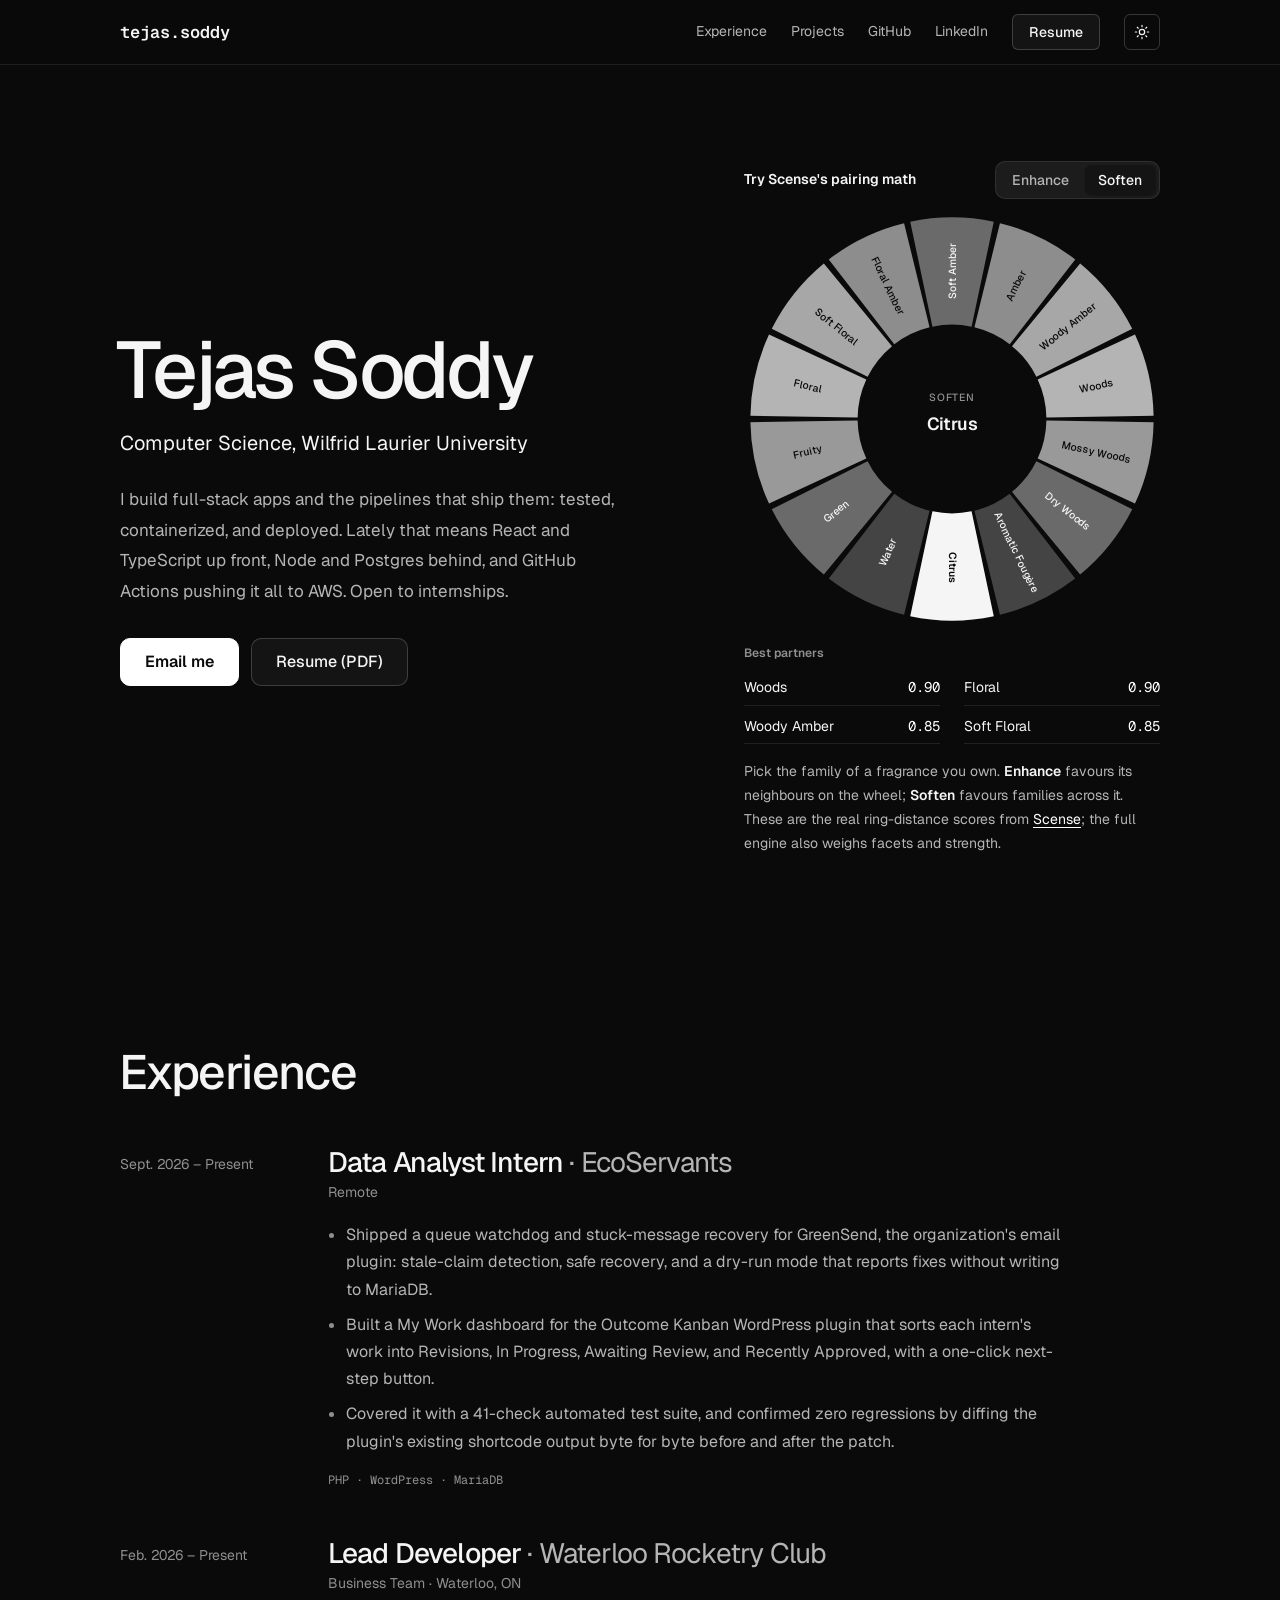
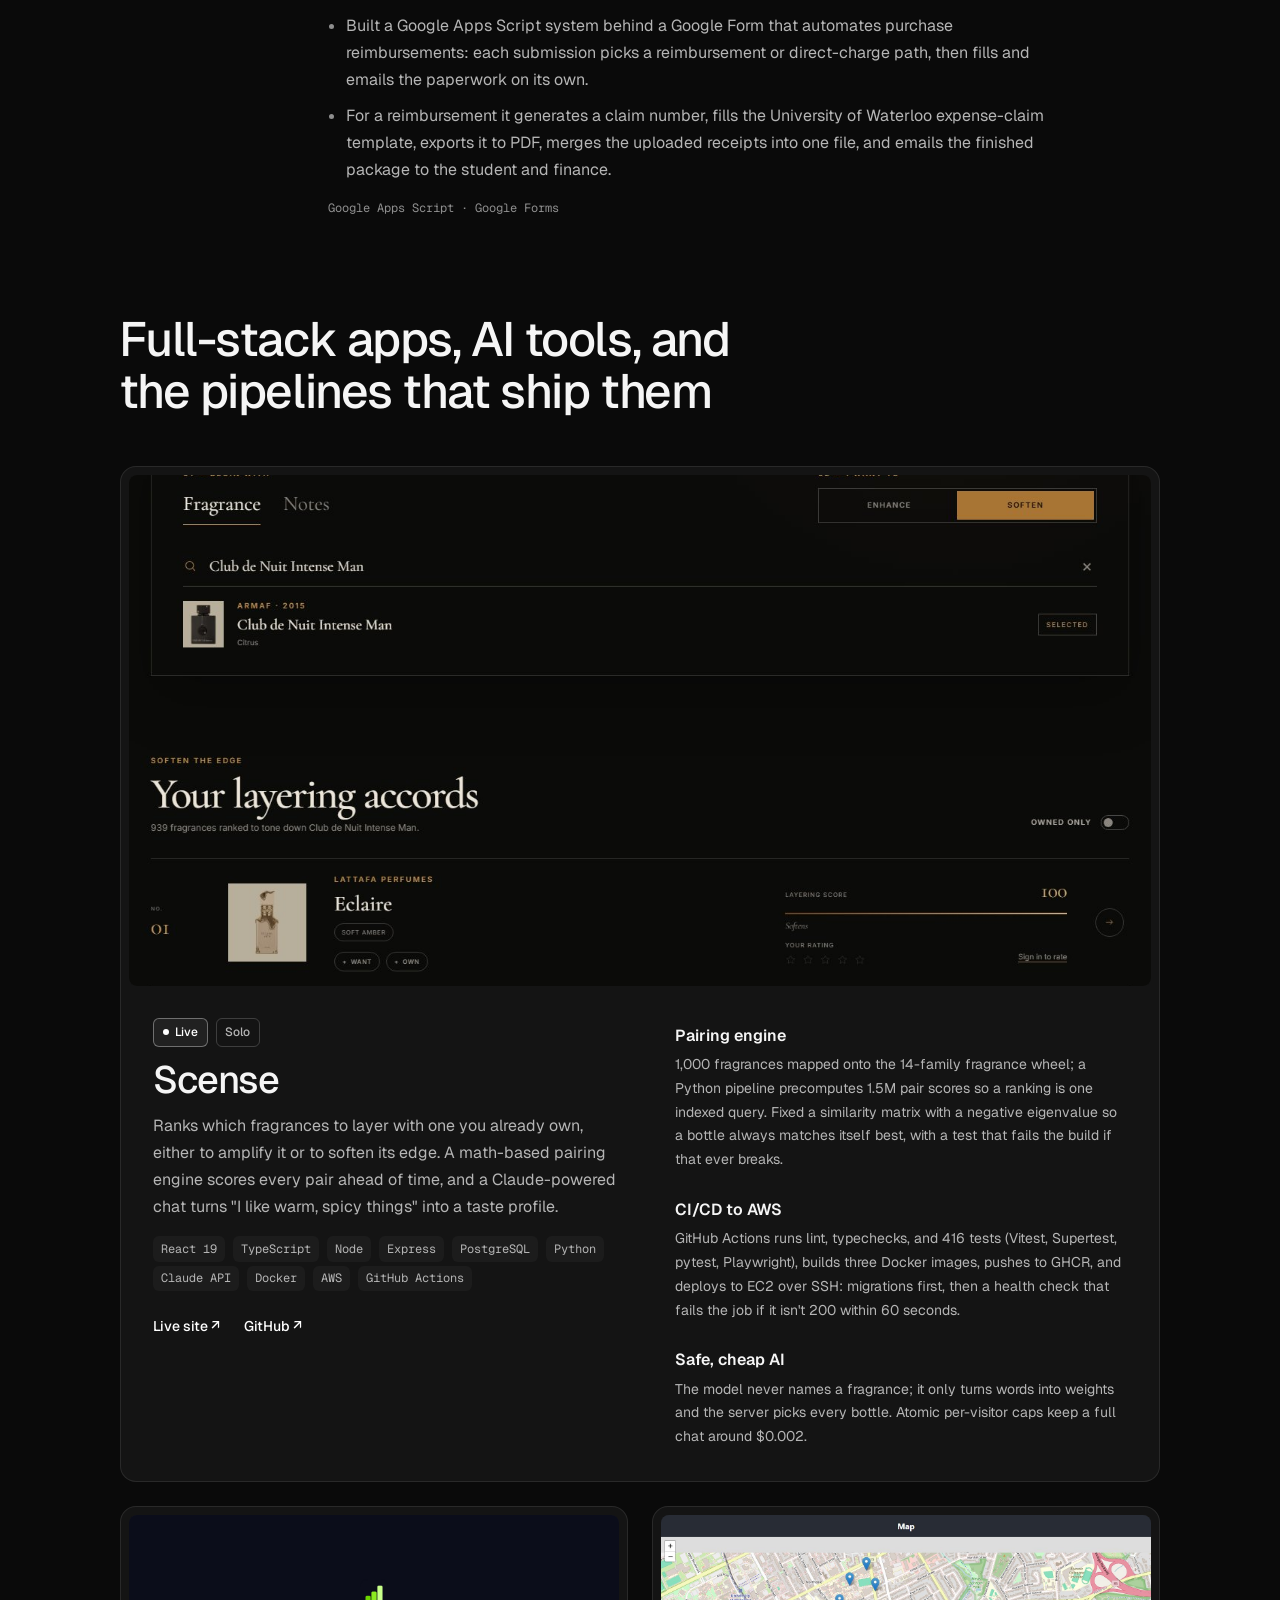
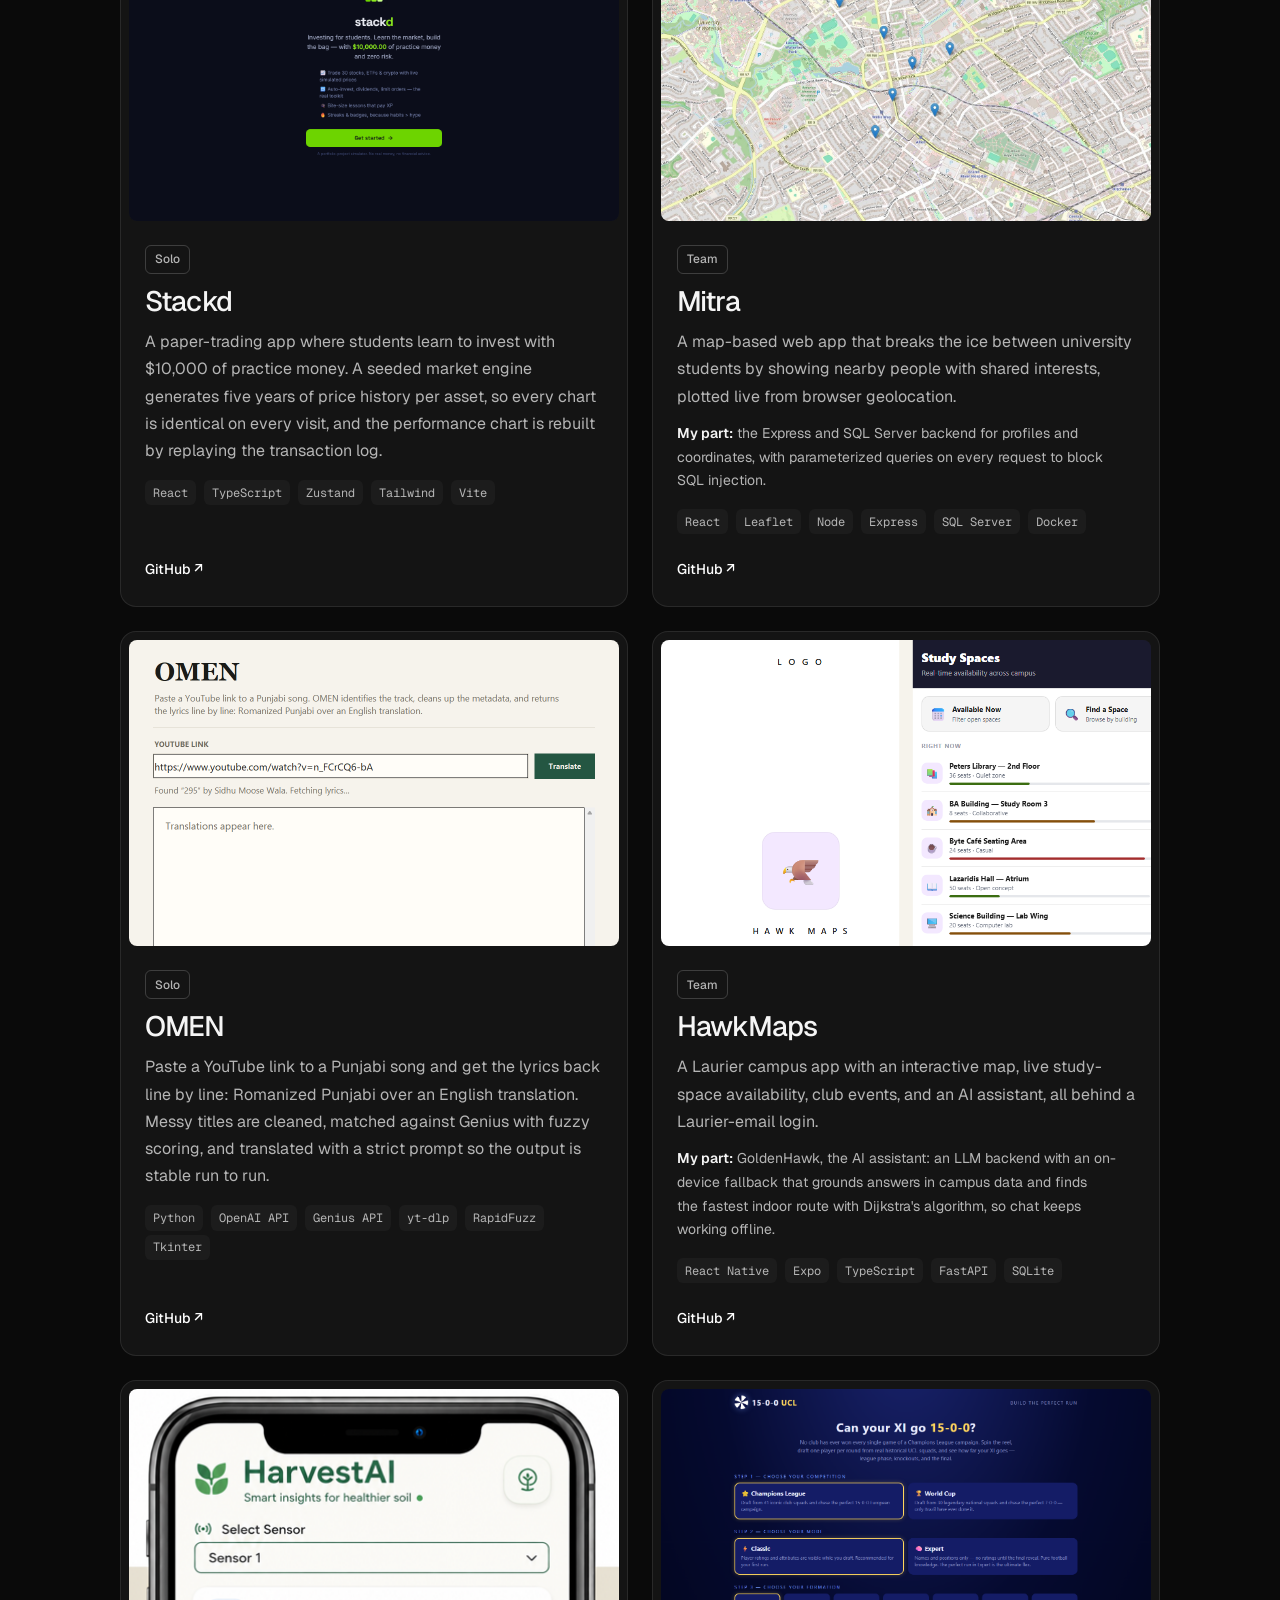
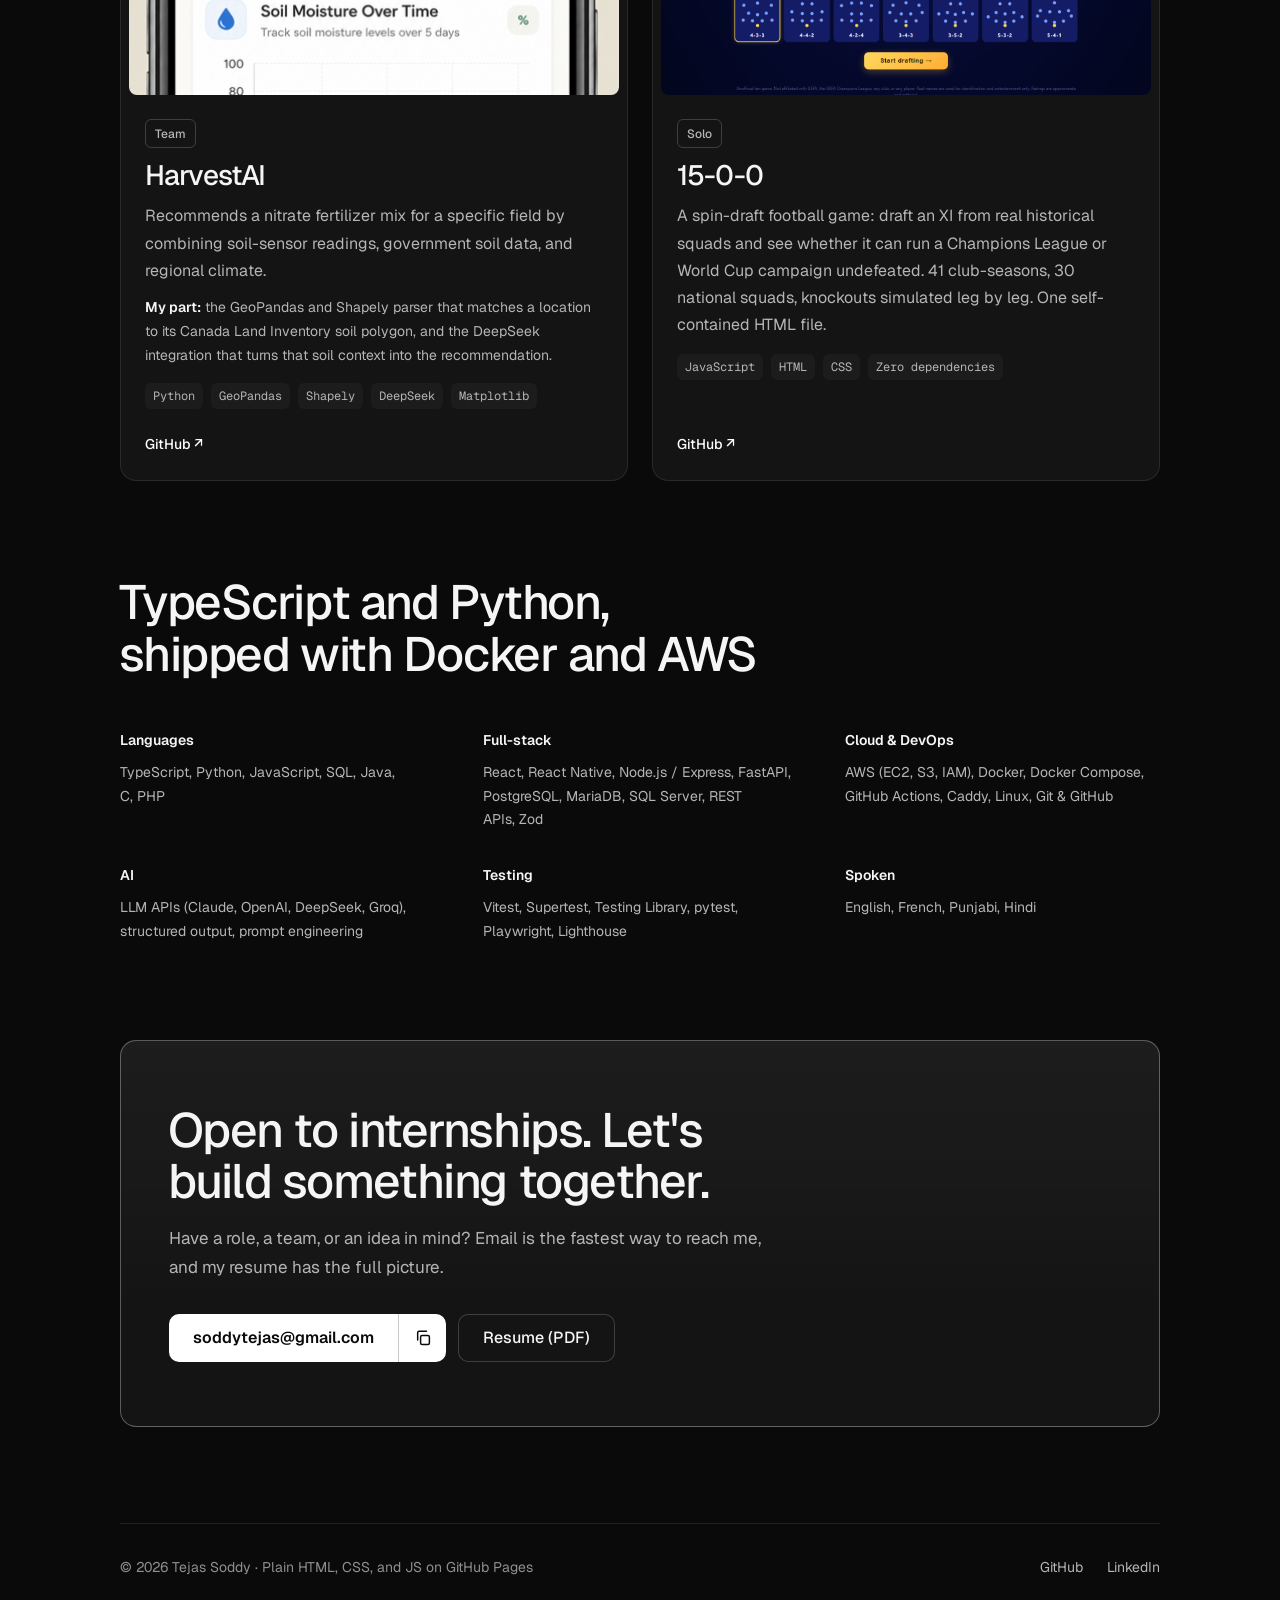
==== commit 482e6dab: "Add Experience section and the updated resume - New Experience section after the hero: EcoServants (" ====
--- a/index.html
+++ b/index.html
@@ -20,7 +20,7 @@
 <link rel="preconnect" href="https://fonts.googleapis.com">
 <link rel="preconnect" href="https://fonts.gstatic.com" crossorigin>
 <link rel="stylesheet" href="https://fonts.googleapis.com/css2?family=Geist:wght@300..700&family=Geist+Mono:wght@400..600&display=swap">
-<link rel="stylesheet" href="styles.css?v=6">
+<link rel="stylesheet" href="styles.css?v=8">
 </head>
 <body>
 
@@ -28,10 +28,11 @@
   <div class="wrap nav-inner">
     <a class="wordmark" href="#top" aria-label="Tejas Soddy, back to top">tejas<span>.</span>soddy</a>
     <nav aria-label="Primary">
+      <a class="nav-link hide-sm" href="#experience">Experience</a>
       <a class="nav-link hide-sm" href="#projects">Projects</a>
       <a class="nav-link" href="https://github.com/redactedtxt" target="_blank" rel="noopener">GitHub</a>
       <a class="nav-link hide-xs" href="https://www.linkedin.com/in/tejas-soddy/" target="_blank" rel="noopener">LinkedIn</a>
-      <a class="btn btn-sm" href="assets/Tejas_Soddy_Resume.pdf" target="_blank" rel="noopener">Resume</a>
+      <a class="btn btn-sm" href="assets/Tejas_Soddy_Resume.pdf?v=2" target="_blank" rel="noopener">Resume</a>
       <button class="theme-toggle" type="button" aria-label="Switch to light theme">
         <svg class="i-sun" viewBox="0 0 24 24" aria-hidden="true"><circle cx="12" cy="12" r="4"/><path d="M12 2v2M12 20v2M4.93 4.93l1.41 1.41M17.66 17.66l1.41 1.41M2 12h2M20 12h2M4.93 19.07l1.41-1.41M17.66 6.34l1.41-1.41"/></svg>
         <svg class="i-moon" viewBox="0 0 24 24" aria-hidden="true"><path d="M21 12.8A9 9 0 1 1 11.2 3a7 7 0 0 0 9.8 9.8z"/></svg>
@@ -51,7 +52,7 @@
     Postgres behind, and GitHub Actions pushing it all to AWS. Open to internships.</p>
     <div class="hero-actions">
       <a class="btn btn-primary btn-lg" href="mailto:soddytejas@gmail.com">Email me</a>
-      <a class="btn btn-lg" href="assets/Tejas_Soddy_Resume.pdf" target="_blank" rel="noopener">Resume (PDF)</a>
+      <a class="btn btn-lg" href="assets/Tejas_Soddy_Resume.pdf?v=2" target="_blank" rel="noopener">Resume (PDF)</a>
     </div>
   </div>
 
@@ -75,6 +76,47 @@
     the full engine also weighs facets and strength.</figcaption>
     <noscript><p class="wheel-noscript">The interactive wheel needs JavaScript. See it working at <a href="https://scense.name">scense.name</a>.</p></noscript>
   </figure>
+</section>
+
+<section class="experience wrap" id="experience" aria-labelledby="experience-title">
+  <h2 class="section-title" id="experience-title">Experience</h2>
+
+  <ol class="roles">
+    <li class="role-item">
+      <p class="role-when"><time datetime="2026-09">Sept. 2026</time> – Present</p>
+      <div class="role-main">
+        <h3>Data Analyst Intern <span class="role-org"><span class="sep" aria-hidden="true">· </span>EcoServants</span></h3>
+        <p class="role-where">Remote</p>
+        <ul class="role-points">
+          <li>Shipped a queue watchdog and stuck-message recovery for GreenSend, the organization's
+          email plugin: stale-claim detection, safe recovery, and a dry-run mode that reports fixes
+          without writing to MariaDB.</li>
+          <li>Built a My Work dashboard for the Outcome Kanban WordPress plugin that sorts each intern's
+          work into Revisions, In Progress, Awaiting Review, and Recently Approved, with a one-click
+          next-step button.</li>
+          <li>Covered it with a 41-check automated test suite, and confirmed zero regressions by diffing
+          the plugin's existing shortcode output byte for byte before and after the patch.</li>
+        </ul>
+        <p class="meta">PHP · WordPress · MariaDB</p>
+      </div>
+    </li>
+    <li class="role-item">
+      <p class="role-when"><time datetime="2026-02">Feb. 2026</time> – Present</p>
+      <div class="role-main">
+        <h3>Lead Developer <span class="role-org"><span class="sep" aria-hidden="true">· </span>Waterloo Rocketry Club</span></h3>
+        <p class="role-where">Business Team · Waterloo, ON</p>
+        <ul class="role-points">
+          <li>Built a Google Apps Script system behind a Google Form that automates purchase
+          reimbursements: each submission picks a reimbursement or direct-charge path, then fills and
+          emails the paperwork on its own.</li>
+          <li>For a reimbursement it generates a claim number, fills the University of Waterloo
+          expense-claim template, exports it to PDF, merges the uploaded receipts into one file, and
+          emails the finished package to the student and finance.</li>
+        </ul>
+        <p class="meta">Google Apps Script · Google Forms</p>
+      </div>
+    </li>
+  </ol>
 </section>
 
 <section class="projects wrap" id="projects" aria-labelledby="projects-title">
@@ -209,12 +251,12 @@
 <section class="toolkit wrap" id="toolkit" aria-labelledby="toolkit-title">
   <h2 class="section-title" id="toolkit-title">TypeScript and Python, shipped with Docker and AWS</h2>
   <dl class="skills">
-    <div><dt>Languages</dt><dd>TypeScript, Python, JavaScript, SQL, Java, C</dd></div>
-    <div><dt>Full-stack</dt><dd>React, React Native, Node.js / Express, FastAPI, PostgreSQL, SQL Server, REST APIs, Zod, Tailwind CSS</dd></div>
+    <div><dt>Languages</dt><dd>TypeScript, Python, JavaScript, SQL, Java, C, PHP</dd></div>
+    <div><dt>Full-stack</dt><dd>React, React Native, Node.js / Express, FastAPI, PostgreSQL, MariaDB, SQL Server, REST APIs, Zod</dd></div>
     <div><dt>Cloud &amp; DevOps</dt><dd>AWS (EC2, S3, IAM), Docker, Docker Compose, GitHub Actions, Caddy, Linux, Git &amp; GitHub</dd></div>
     <div><dt>AI</dt><dd>LLM APIs (Claude, OpenAI, DeepSeek, Groq), structured output, prompt engineering</dd></div>
     <div><dt>Testing</dt><dd>Vitest, Supertest, Testing Library, pytest, Playwright, Lighthouse</dd></div>
-    <div><dt>Spoken</dt><dd>English, French (professional working proficiency), Punjabi, Hindi</dd></div>
+    <div><dt>Spoken</dt><dd>English, French, Punjabi, Hindi</dd></div>
   </dl>
 </section>
 
@@ -232,7 +274,7 @@
           <span class="tip" aria-hidden="true">Copy</span>
         </button>
       </div>
-      <a class="btn btn-lg" href="assets/Tejas_Soddy_Resume.pdf" target="_blank" rel="noopener">Resume (PDF)</a>
+      <a class="btn btn-lg" href="assets/Tejas_Soddy_Resume.pdf?v=2" target="_blank" rel="noopener">Resume (PDF)</a>
     </div>
     <p class="sr-only" role="status" aria-live="polite" id="copy-status"></p>
   </div>
--- a/styles.css
+++ b/styles.css
@@ -258,7 +258,7 @@
 
 /* ================= Sections ================= */
 
-.projects, .toolkit { padding-top: var(--s-9); }
+.experience, .projects, .toolkit { padding-top: var(--s-9); }
 .contact { padding-top: var(--s-9); padding-bottom: var(--s-9); }
 
 .section-title {
@@ -362,6 +362,20 @@
 .points strong { display: block; margin-bottom: var(--s-1); color: var(--fg); font-size: var(--t-base); font-weight: 600; }
 
 .grid { display: grid; grid-template-columns: repeat(2, minmax(0, 1fr)); gap: var(--s-5); }
+
+/* ================= Experience ================= */
+/* A dated list, not cards: dates in a narrow left column, the role on the right */
+
+.roles { list-style: none; display: grid; gap: var(--s-7); }
+.role-item { display: grid; grid-template-columns: 11rem minmax(0, 1fr); gap: var(--s-6); }
+.role-when { font-size: var(--t-sm); color: var(--subtle); font-variant-numeric: tabular-nums; padding-top: 0.35rem; }
+.role-main h3 { font-size: var(--t-xl); }
+.role-org { color: var(--muted); font-weight: 400; }
+.role-where { margin-top: var(--s-1); font-size: var(--t-sm); color: var(--subtle); }
+.role-points { list-style: disc; margin-top: var(--s-4); padding-left: 1.1rem; display: grid; gap: var(--s-2); max-width: 46rem; }
+.role-points li { color: var(--muted); line-height: var(--lh-body); }
+.role-points li::marker { color: var(--subtle); }
+.meta { margin-top: var(--s-4); font: 400 var(--t-xs)/1.6 var(--mono); color: var(--subtle); }
 
 /* ================= Toolkit ================= */
 
@@ -472,7 +486,10 @@
   .email-main { flex: 1; }
   .wheel-demo { justify-self: stretch; max-width: none; }
   .wheel .label { font-size: 15.5px; }
-  .projects, .toolkit { padding-top: var(--s-8); }
+  .experience, .projects, .toolkit { padding-top: var(--s-8); }
+  .role-item { grid-template-columns: 1fr; gap: var(--s-2); }
+  .role-org { display: block; margin-top: var(--s-1); font-size: var(--t-lg); }
+  .role-org .sep { display: none; }
   .contact { padding-top: var(--s-8); padding-bottom: var(--s-8); }
   .section-title { margin-bottom: var(--s-6); }
   .grid { grid-template-columns: 1fr; }
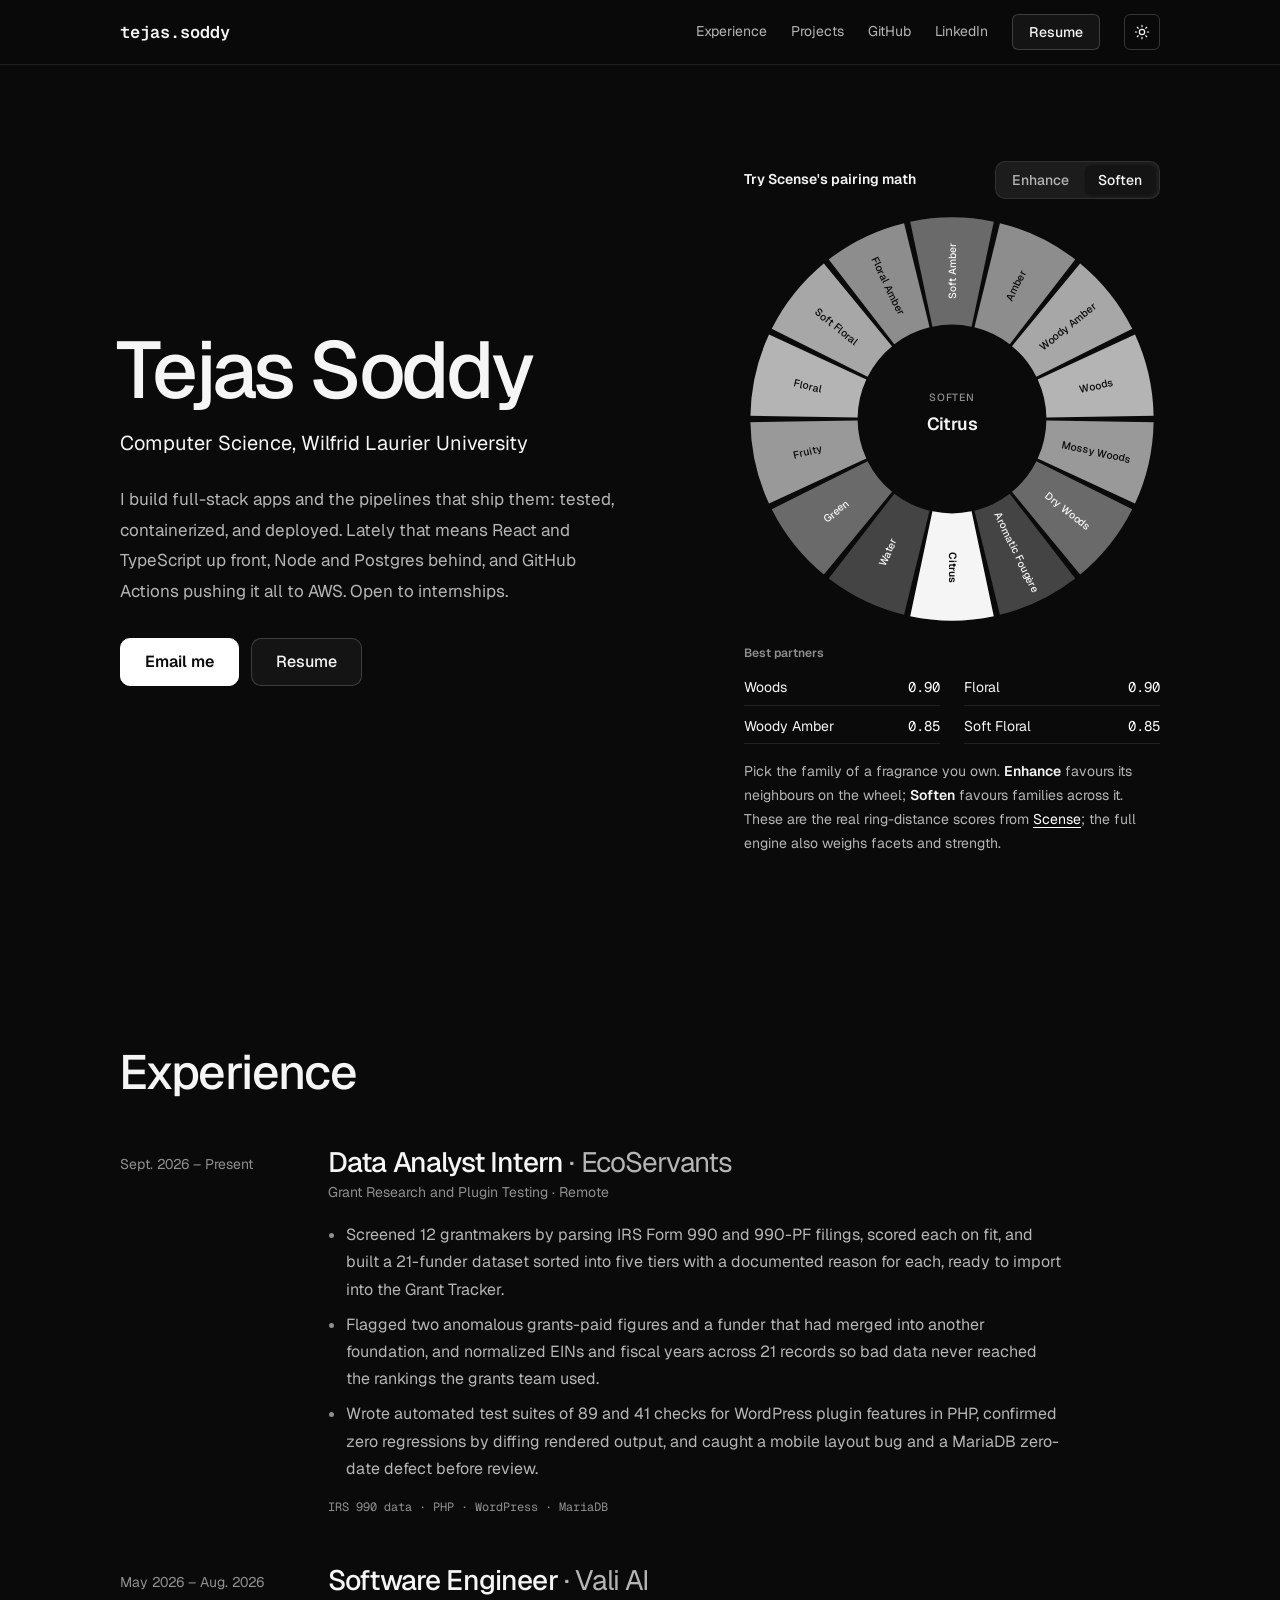
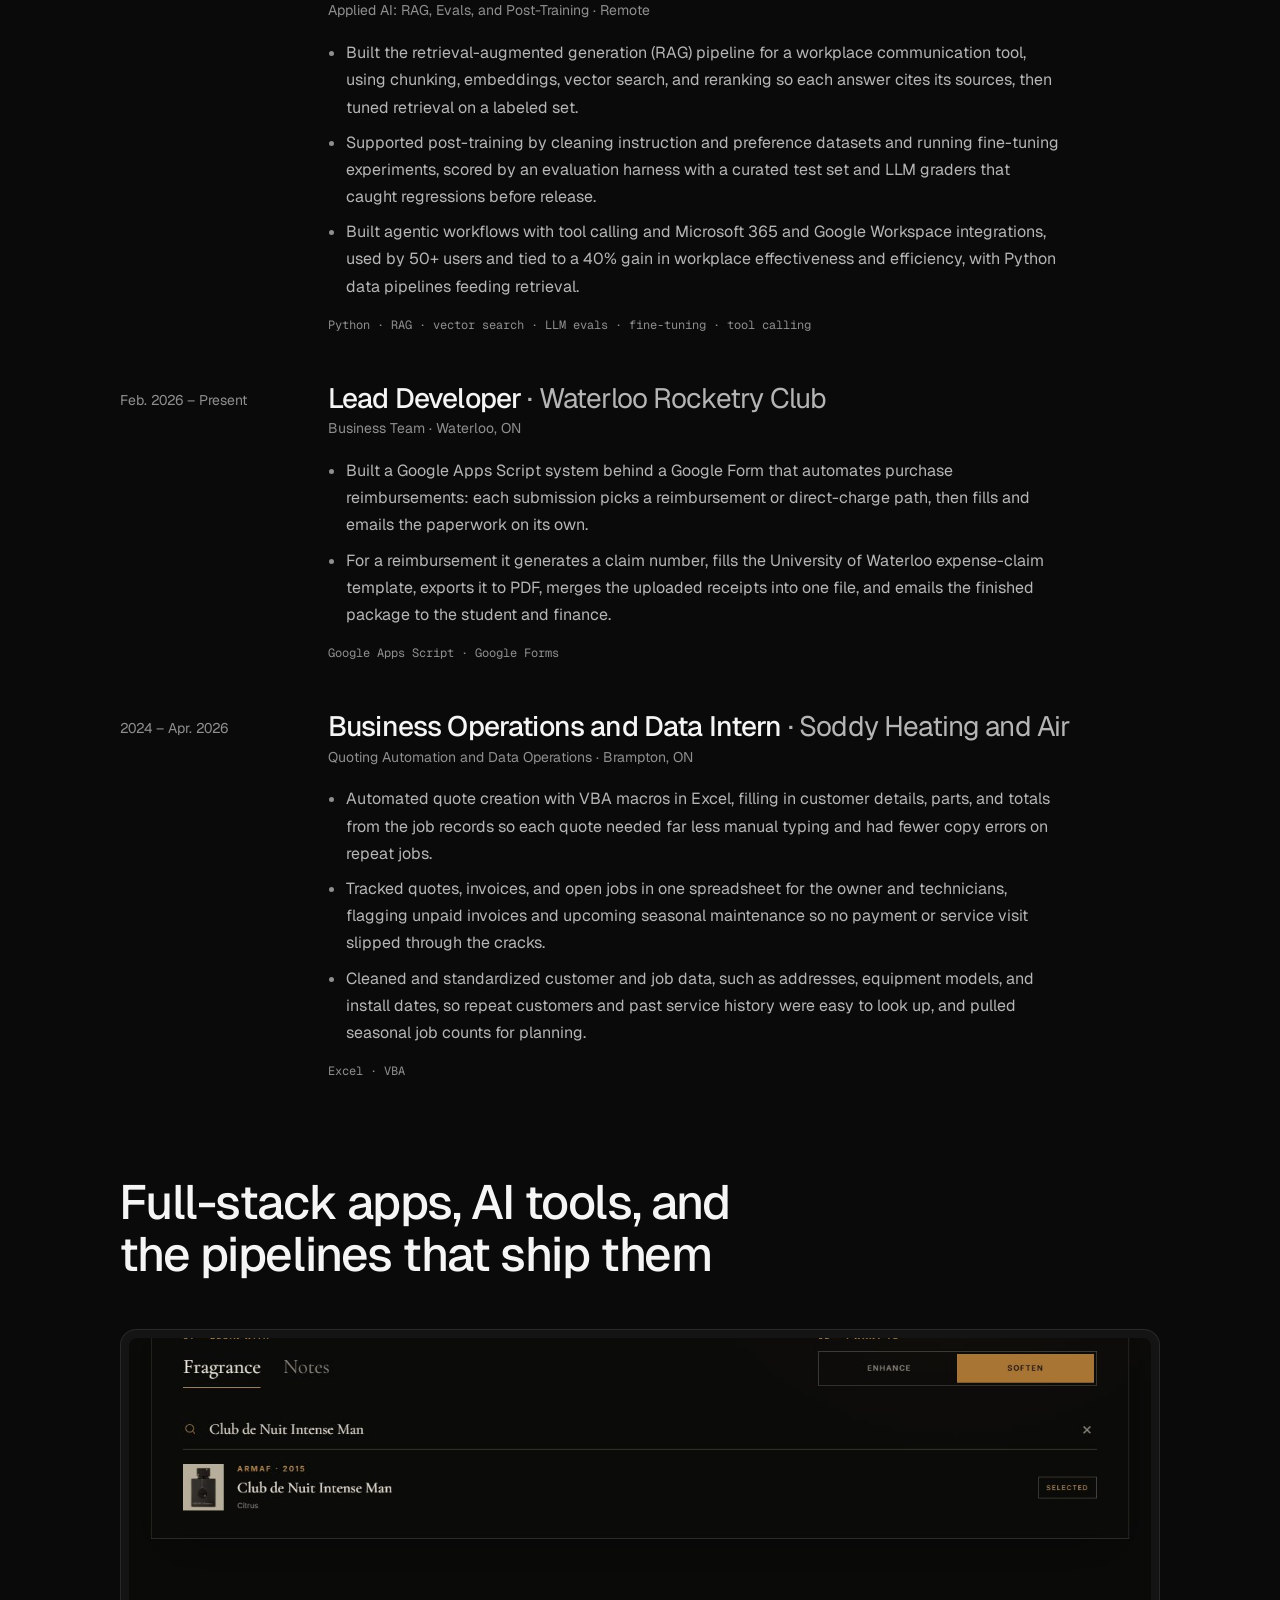
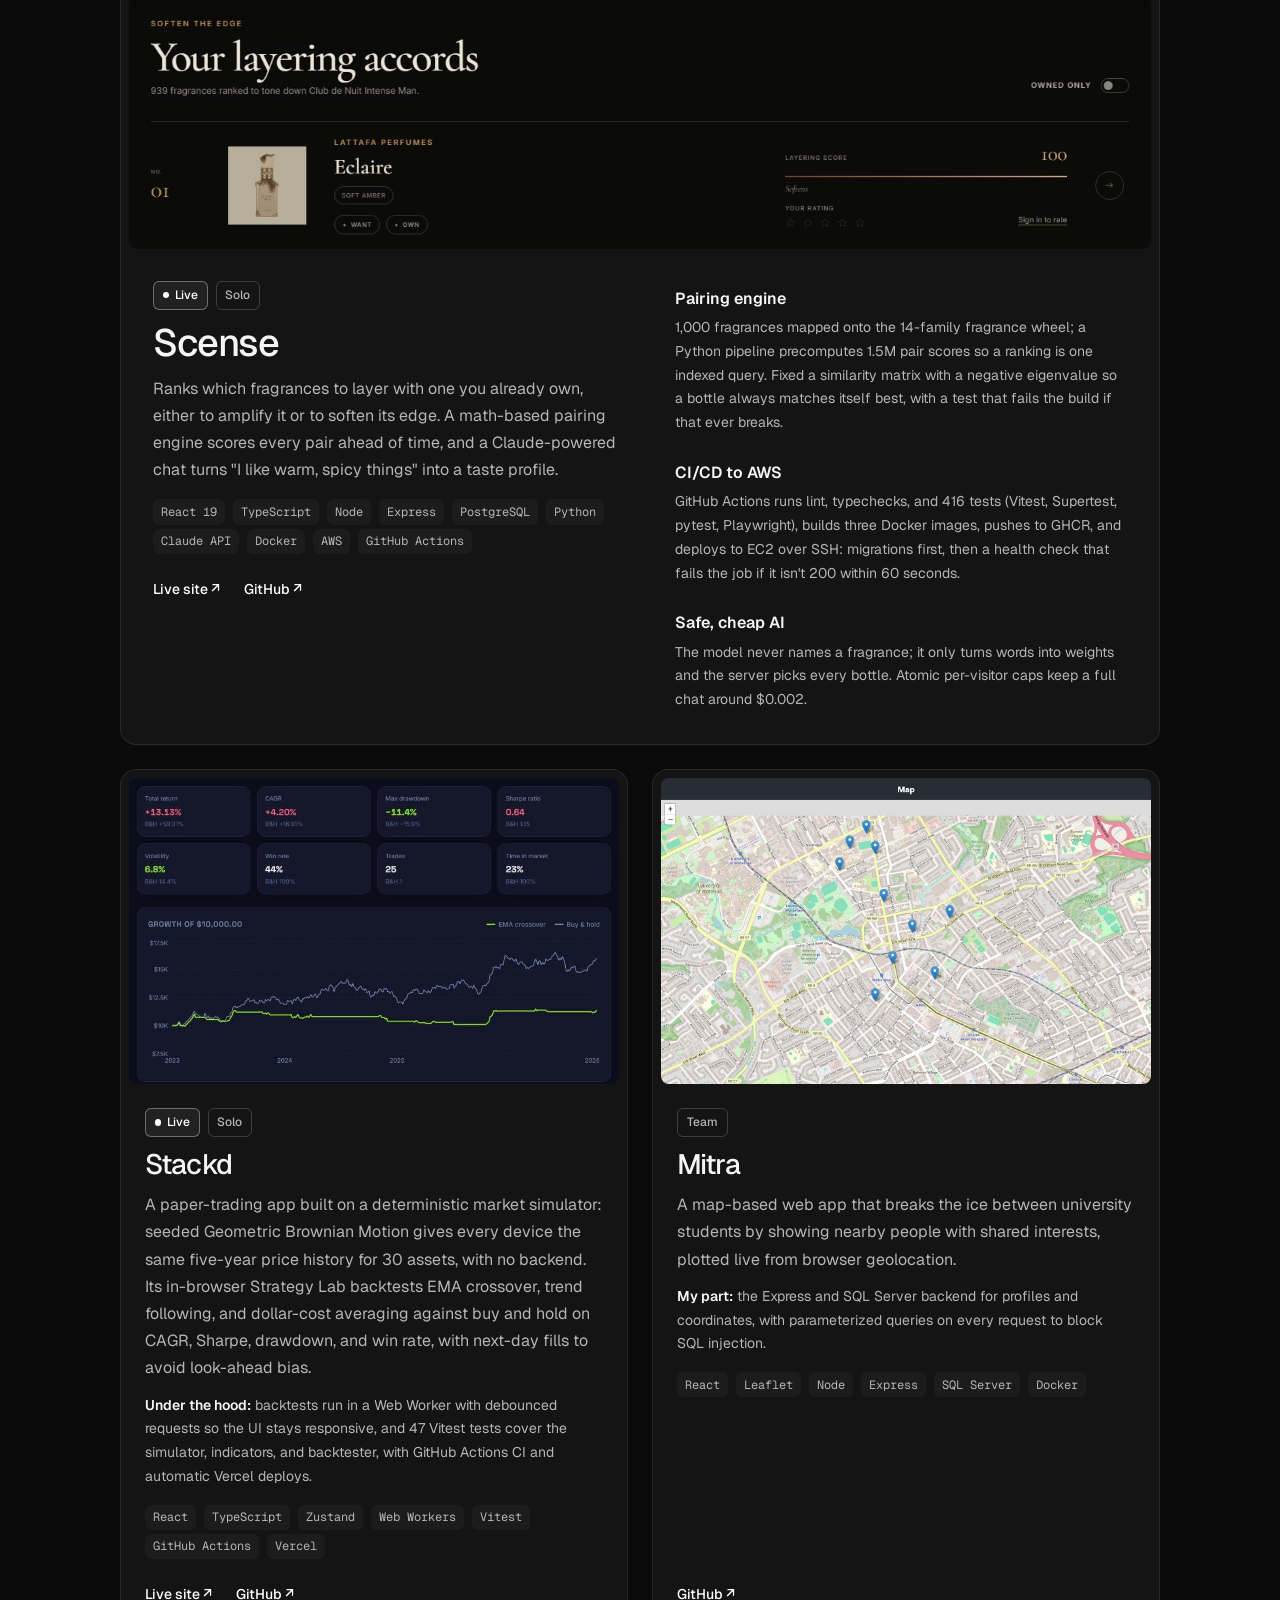
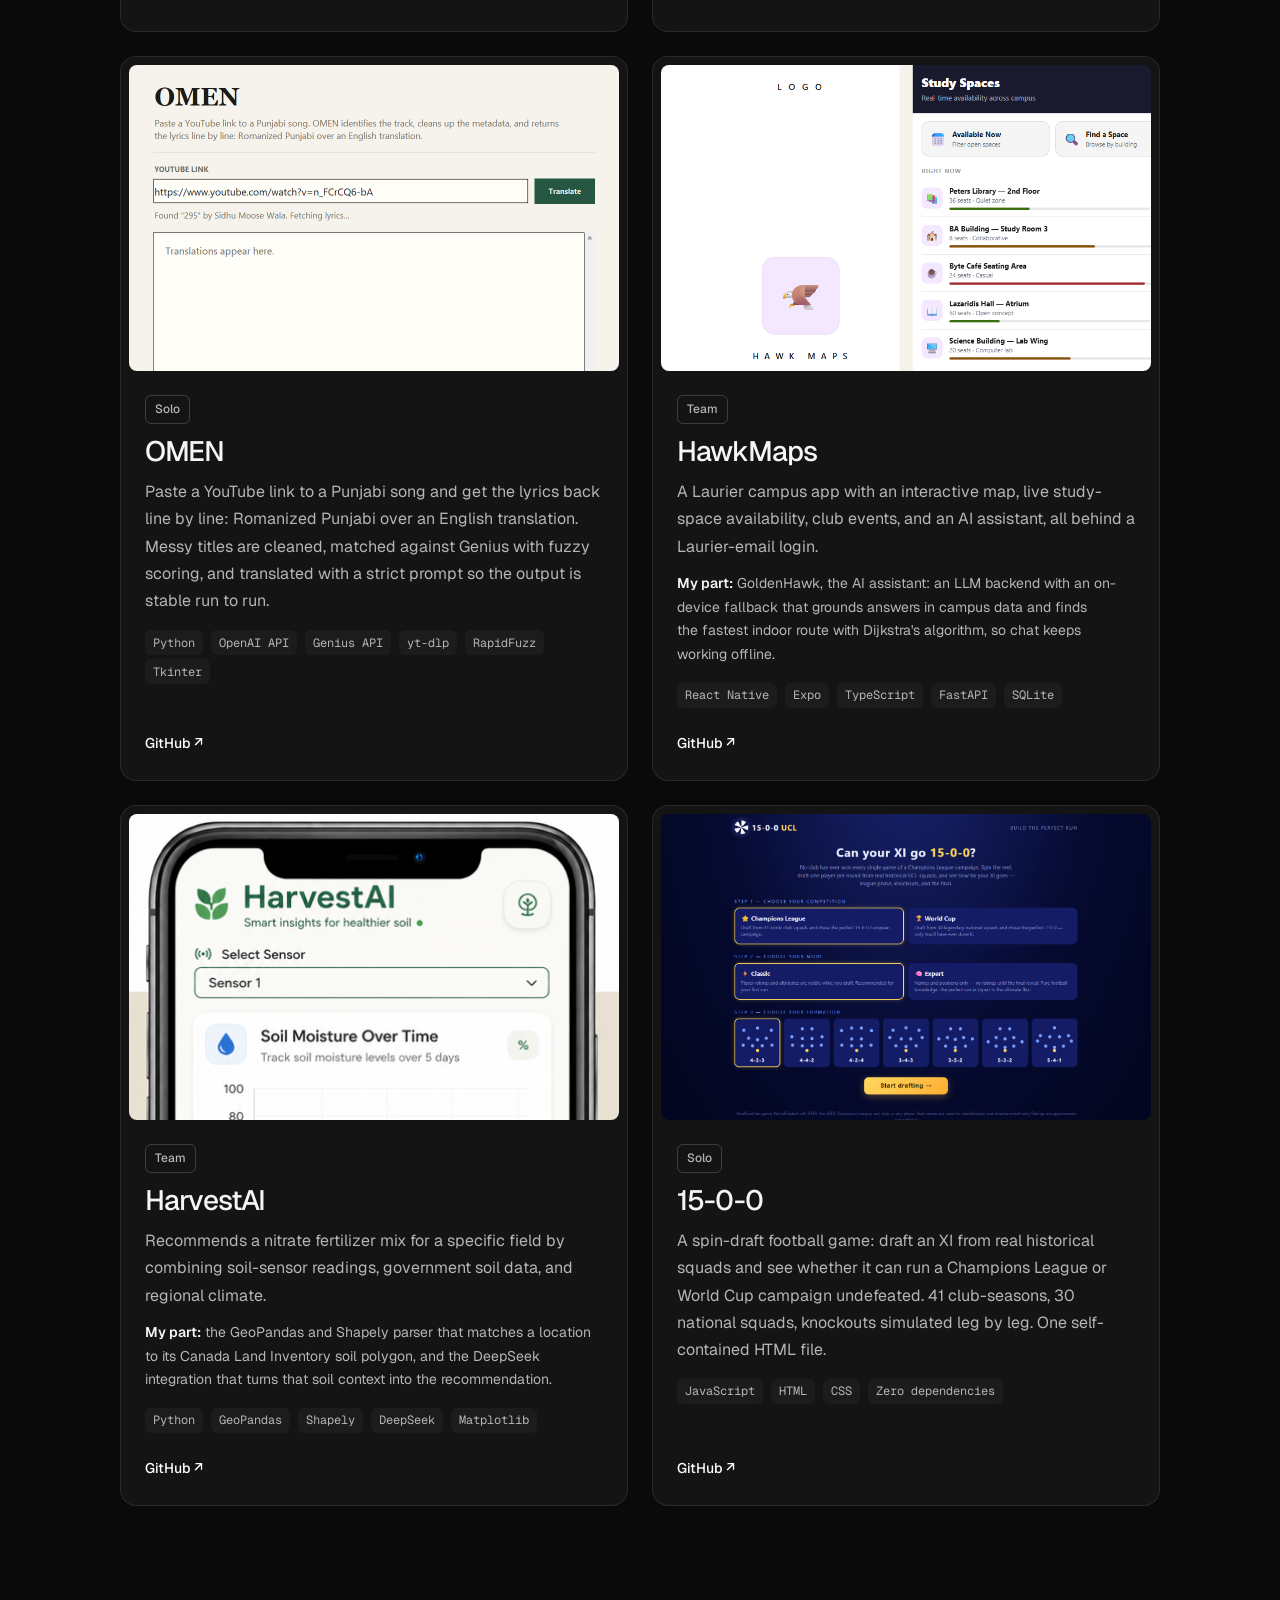
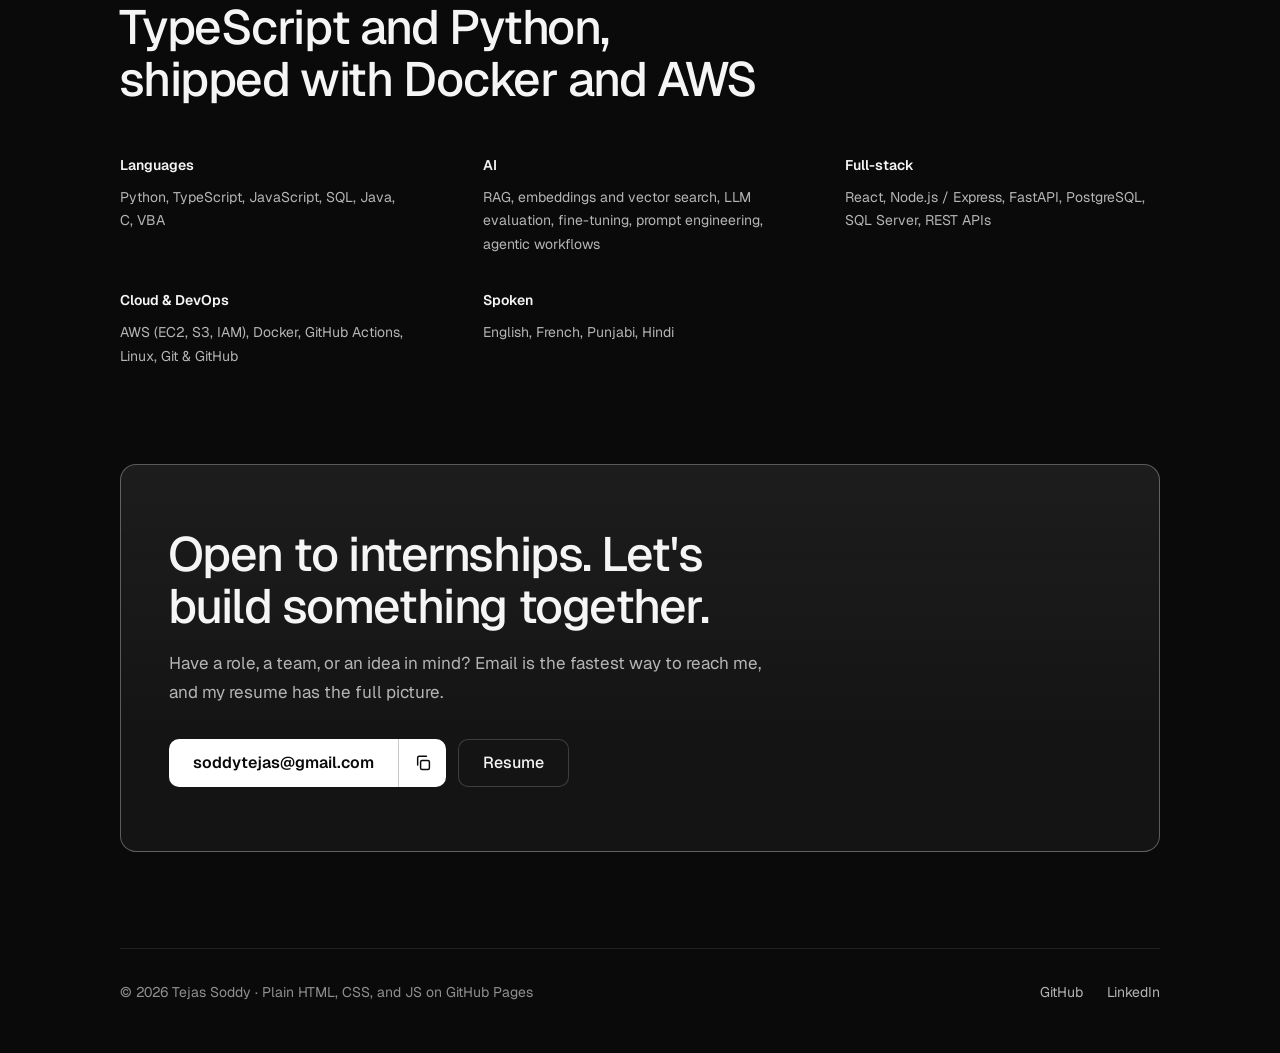
==== commit 7ee111aa: "Add /resume page and match the site to the new resume - New /resume page: the resume shown inline on" ====
--- a/index.html
+++ b/index.html
@@ -20,7 +20,7 @@
 <link rel="preconnect" href="https://fonts.googleapis.com">
 <link rel="preconnect" href="https://fonts.gstatic.com" crossorigin>
 <link rel="stylesheet" href="https://fonts.googleapis.com/css2?family=Geist:wght@300..700&family=Geist+Mono:wght@400..600&display=swap">
-<link rel="stylesheet" href="styles.css?v=8">
+<link rel="stylesheet" href="styles.css?v=10">
 </head>
 <body>
 
@@ -32,7 +32,7 @@
       <a class="nav-link hide-sm" href="#projects">Projects</a>
       <a class="nav-link" href="https://github.com/redactedtxt" target="_blank" rel="noopener">GitHub</a>
       <a class="nav-link hide-xs" href="https://www.linkedin.com/in/tejas-soddy/" target="_blank" rel="noopener">LinkedIn</a>
-      <a class="btn btn-sm" href="assets/Tejas_Soddy_Resume.pdf?v=2" target="_blank" rel="noopener">Resume</a>
+      <a class="btn btn-sm" href="resume/">Resume</a>
       <button class="theme-toggle" type="button" aria-label="Switch to light theme">
         <svg class="i-sun" viewBox="0 0 24 24" aria-hidden="true"><circle cx="12" cy="12" r="4"/><path d="M12 2v2M12 20v2M4.93 4.93l1.41 1.41M17.66 17.66l1.41 1.41M2 12h2M20 12h2M4.93 19.07l1.41-1.41M17.66 6.34l1.41-1.41"/></svg>
         <svg class="i-moon" viewBox="0 0 24 24" aria-hidden="true"><path d="M21 12.8A9 9 0 1 1 11.2 3a7 7 0 0 0 9.8 9.8z"/></svg>
@@ -52,7 +52,7 @@
     Postgres behind, and GitHub Actions pushing it all to AWS. Open to internships.</p>
     <div class="hero-actions">
       <a class="btn btn-primary btn-lg" href="mailto:soddytejas@gmail.com">Email me</a>
-      <a class="btn btn-lg" href="assets/Tejas_Soddy_Resume.pdf?v=2" target="_blank" rel="noopener">Resume (PDF)</a>
+      <a class="btn btn-lg" href="resume/">Resume</a>
     </div>
   </div>
 
@@ -86,18 +86,26 @@
       <p class="role-when"><time datetime="2026-09">Sept. 2026</time> – Present</p>
       <div class="role-main">
         <h3>Data Analyst Intern <span class="role-org"><span class="sep" aria-hidden="true">· </span>EcoServants</span></h3>
-        <p class="role-where">Remote</p>
+        <p class="role-where">Grant Research and Plugin Testing · Remote</p>
         <ul class="role-points">
-          <li>Shipped a queue watchdog and stuck-message recovery for GreenSend, the organization's
-          email plugin: stale-claim detection, safe recovery, and a dry-run mode that reports fixes
-          without writing to MariaDB.</li>
-          <li>Built a My Work dashboard for the Outcome Kanban WordPress plugin that sorts each intern's
-          work into Revisions, In Progress, Awaiting Review, and Recently Approved, with a one-click
-          next-step button.</li>
-          <li>Covered it with a 41-check automated test suite, and confirmed zero regressions by diffing
-          the plugin's existing shortcode output byte for byte before and after the patch.</li>
-        </ul>
-        <p class="meta">PHP · WordPress · MariaDB</p>
+          <li>Screened 12 grantmakers by parsing IRS Form 990 and 990-PF filings, scored each on fit, and built a 21-funder dataset sorted into five tiers with a documented reason for each, ready to import into the Grant Tracker.</li>
+          <li>Flagged two anomalous grants-paid figures and a funder that had merged into another foundation, and normalized EINs and fiscal years across 21 records so bad data never reached the rankings the grants team used.</li>
+          <li>Wrote automated test suites of 89 and 41 checks for WordPress plugin features in PHP, confirmed zero regressions by diffing rendered output, and caught a mobile layout bug and a MariaDB zero-date defect before review.</li>
+        </ul>
+        <p class="meta">IRS 990 data · PHP · WordPress · MariaDB</p>
+      </div>
+    </li>
+    <li class="role-item">
+      <p class="role-when"><time datetime="2026-05">May 2026</time> – <time datetime="2026-08">Aug. 2026</time></p>
+      <div class="role-main">
+        <h3>Software Engineer <span class="role-org"><span class="sep" aria-hidden="true">· </span>Vali AI</span></h3>
+        <p class="role-where">Applied AI: RAG, Evals, and Post-Training · Remote</p>
+        <ul class="role-points">
+          <li>Built the retrieval-augmented generation (RAG) pipeline for a workplace communication tool, using chunking, embeddings, vector search, and reranking so each answer cites its sources, then tuned retrieval on a labeled set.</li>
+          <li>Supported post-training by cleaning instruction and preference datasets and running fine-tuning experiments, scored by an evaluation harness with a curated test set and LLM graders that caught regressions before release.</li>
+          <li>Built agentic workflows with tool calling and Microsoft 365 and Google Workspace integrations, used by 50+ users and tied to a 40% gain in workplace effectiveness and efficiency, with Python data pipelines feeding retrieval.</li>
+        </ul>
+        <p class="meta">Python · RAG · vector search · LLM evals · fine-tuning · tool calling</p>
       </div>
     </li>
     <li class="role-item">
@@ -106,14 +114,23 @@
         <h3>Lead Developer <span class="role-org"><span class="sep" aria-hidden="true">· </span>Waterloo Rocketry Club</span></h3>
         <p class="role-where">Business Team · Waterloo, ON</p>
         <ul class="role-points">
-          <li>Built a Google Apps Script system behind a Google Form that automates purchase
-          reimbursements: each submission picks a reimbursement or direct-charge path, then fills and
-          emails the paperwork on its own.</li>
-          <li>For a reimbursement it generates a claim number, fills the University of Waterloo
-          expense-claim template, exports it to PDF, merges the uploaded receipts into one file, and
-          emails the finished package to the student and finance.</li>
+          <li>Built a Google Apps Script system behind a Google Form that automates purchase reimbursements: each submission picks a reimbursement or direct-charge path, then fills and emails the paperwork on its own.</li>
+          <li>For a reimbursement it generates a claim number, fills the University of Waterloo expense-claim template, exports it to PDF, merges the uploaded receipts into one file, and emails the finished package to the student and finance.</li>
         </ul>
         <p class="meta">Google Apps Script · Google Forms</p>
+      </div>
+    </li>
+    <li class="role-item">
+      <p class="role-when"><time datetime="2024">2024</time> – <time datetime="2026-04">Apr. 2026</time></p>
+      <div class="role-main">
+        <h3>Business Operations and Data Intern <span class="role-org"><span class="sep" aria-hidden="true">· </span>Soddy Heating and Air</span></h3>
+        <p class="role-where">Quoting Automation and Data Operations · Brampton, ON</p>
+        <ul class="role-points">
+          <li>Automated quote creation with VBA macros in Excel, filling in customer details, parts, and totals from the job records so each quote needed far less manual typing and had fewer copy errors on repeat jobs.</li>
+          <li>Tracked quotes, invoices, and open jobs in one spreadsheet for the owner and technicians, flagging unpaid invoices and upcoming seasonal maintenance so no payment or service visit slipped through the cracks.</li>
+          <li>Cleaned and standardized customer and job data, such as addresses, equipment models, and install dates, so repeat customers and past service history were easy to look up, and pulled seasonal job counts for planning.</li>
+        </ul>
+        <p class="meta">Excel · VBA</p>
       </div>
     </li>
   </ol>
@@ -162,16 +179,23 @@
   <div class="grid">
 
     <article class="card" id="stackd">
-      <div class="media"><img src="assets/stackd.png" width="1440" height="900" loading="lazy" alt="Stackd onboarding screen: dark interface with the Stackd wordmark and feature list"></div>
-      <div class="card-body">
-        <div class="badges"><span class="badge">Solo</span></div>
+      <a class="media" href="https://stackd-phi.vercel.app/" target="_blank" rel="noopener" tabindex="-1"><img src="assets/stackd-lab.jpg" width="892" height="566" loading="lazy" alt="Stackd Strategy Lab: an EMA crossover backtest on VOO with eight metrics, including CAGR, Sharpe ratio and max drawdown, above a growth-of-$10,000 chart against buy and hold"></a>
+      <div class="card-body">
+        <div class="badges"><span class="badge badge-live"><span class="dot"></span>Live</span><span class="badge">Solo</span></div>
         <h3>Stackd</h3>
-        <p class="desc">A paper-trading app where students learn to invest with $10,000 of practice
-        money. A seeded market engine generates five years of price history per asset, so every chart
-        is identical on every visit, and the performance chart is rebuilt by replaying the transaction
-        log.</p>
-        <ul class="tags"><li>React</li><li>TypeScript</li><li>Zustand</li><li>Tailwind</li><li>Vite</li></ul>
-        <p class="links"><a href="https://github.com/redactedtxt/stackd" target="_blank" rel="noopener">GitHub<span aria-hidden="true">↗</span></a></p>
+        <p class="desc">A paper-trading app built on a deterministic market simulator: seeded Geometric
+        Brownian Motion gives every device the same five-year price history for 30 assets, with no
+        backend. Its in-browser Strategy Lab backtests EMA crossover, trend following, and dollar-cost
+        averaging against buy and hold on CAGR, Sharpe, drawdown, and win rate, with next-day fills to
+        avoid look-ahead bias.</p>
+        <p class="role"><strong>Under the hood:</strong> backtests run in a Web Worker with debounced
+        requests so the UI stays responsive, and 47 Vitest tests cover the simulator, indicators, and
+        backtester, with GitHub Actions CI and automatic Vercel deploys.</p>
+        <ul class="tags"><li>React</li><li>TypeScript</li><li>Zustand</li><li>Web Workers</li><li>Vitest</li><li>GitHub Actions</li><li>Vercel</li></ul>
+        <p class="links">
+          <a href="https://stackd-phi.vercel.app/" target="_blank" rel="noopener">Live site<span aria-hidden="true">↗</span></a>
+          <a href="https://github.com/redactedtxt/stackd" target="_blank" rel="noopener">GitHub<span aria-hidden="true">↗</span></a>
+        </p>
       </div>
     </article>
 
@@ -251,11 +275,10 @@
 <section class="toolkit wrap" id="toolkit" aria-labelledby="toolkit-title">
   <h2 class="section-title" id="toolkit-title">TypeScript and Python, shipped with Docker and AWS</h2>
   <dl class="skills">
-    <div><dt>Languages</dt><dd>TypeScript, Python, JavaScript, SQL, Java, C, PHP</dd></div>
-    <div><dt>Full-stack</dt><dd>React, React Native, Node.js / Express, FastAPI, PostgreSQL, MariaDB, SQL Server, REST APIs, Zod</dd></div>
-    <div><dt>Cloud &amp; DevOps</dt><dd>AWS (EC2, S3, IAM), Docker, Docker Compose, GitHub Actions, Caddy, Linux, Git &amp; GitHub</dd></div>
-    <div><dt>AI</dt><dd>LLM APIs (Claude, OpenAI, DeepSeek, Groq), structured output, prompt engineering</dd></div>
-    <div><dt>Testing</dt><dd>Vitest, Supertest, Testing Library, pytest, Playwright, Lighthouse</dd></div>
+    <div><dt>Languages</dt><dd>Python, TypeScript, JavaScript, SQL, Java, C, VBA</dd></div>
+    <div><dt>AI</dt><dd>RAG, embeddings and vector search, LLM evaluation, fine-tuning, prompt engineering, agentic workflows</dd></div>
+    <div><dt>Full-stack</dt><dd>React, Node.js / Express, FastAPI, PostgreSQL, SQL Server, REST APIs</dd></div>
+    <div><dt>Cloud &amp; DevOps</dt><dd>AWS (EC2, S3, IAM), Docker, GitHub Actions, Linux, Git &amp; GitHub</dd></div>
     <div><dt>Spoken</dt><dd>English, French, Punjabi, Hindi</dd></div>
   </dl>
 </section>
@@ -274,7 +297,7 @@
           <span class="tip" aria-hidden="true">Copy</span>
         </button>
       </div>
-      <a class="btn btn-lg" href="assets/Tejas_Soddy_Resume.pdf?v=2" target="_blank" rel="noopener">Resume (PDF)</a>
+      <a class="btn btn-lg" href="resume/">Resume</a>
     </div>
     <p class="sr-only" role="status" aria-live="polite" id="copy-status"></p>
   </div>
--- a/styles.css
+++ b/styles.css
@@ -444,6 +444,38 @@
 .email-copy.copied .i-copy { display: none; }
 .email-copy.copied .i-check { display: block; animation: pop 0.3s var(--ease); }
 @keyframes pop { from { transform: scale(0.4); opacity: 0; } to { transform: none; opacity: 1; } }
+
+/* ================= Resume page ================= */
+
+.resume { padding-top: var(--s-8); padding-bottom: var(--s-8); }
+.resume-head { display: flex; align-items: flex-end; justify-content: space-between; gap: var(--s-5); flex-wrap: wrap; }
+.resume h1 { font-size: var(--t-3xl); margin-left: -0.03em; }
+.resume-sub { margin-top: var(--s-2); color: var(--muted); font-size: var(--t-sm); }
+.resume-actions { display: flex; flex-wrap: wrap; gap: var(--s-3); }
+
+/* The pages: white paper in both themes, like a printed sheet */
+.resume-pages { position: relative; max-width: 54rem; margin: var(--s-6) auto 0; display: grid; gap: var(--s-5); }
+.resume-page {
+  position: relative;
+  background: #ffffff;
+  border-radius: var(--r-sm);
+  overflow: hidden;
+  box-shadow: 0 0 0 1px var(--line), 0 18px 40px -18px rgba(0, 0, 0, 0.45);
+}
+.resume-page img { display: block; width: 100%; height: auto; }
+/* Link areas copied from the PDF, positioned in % so they track the image at any size */
+.resume-link { position: absolute; border-radius: 2px; }
+.resume-link:hover { background: rgba(0, 0, 0, 0.07); }
+.resume-link:focus-visible { outline: 2px solid #0a0a0a; outline-offset: 2px; }
+.resume-foot a { color: var(--accent); text-underline-offset: 3px; }
+.resume-foot { max-width: 54rem; margin: var(--s-5) auto 0; text-align: center; color: var(--subtle); font-size: var(--t-sm); }
+
+@media (max-width: 640px) {
+  .resume { padding-top: var(--s-6); padding-bottom: var(--s-6); }
+  .resume-actions { width: 100%; }
+  .resume-actions .btn { flex: 1 1 auto; }
+  .resume-pages { margin-top: var(--s-5); }
+}
 
 /* ================= Footer ================= */
 
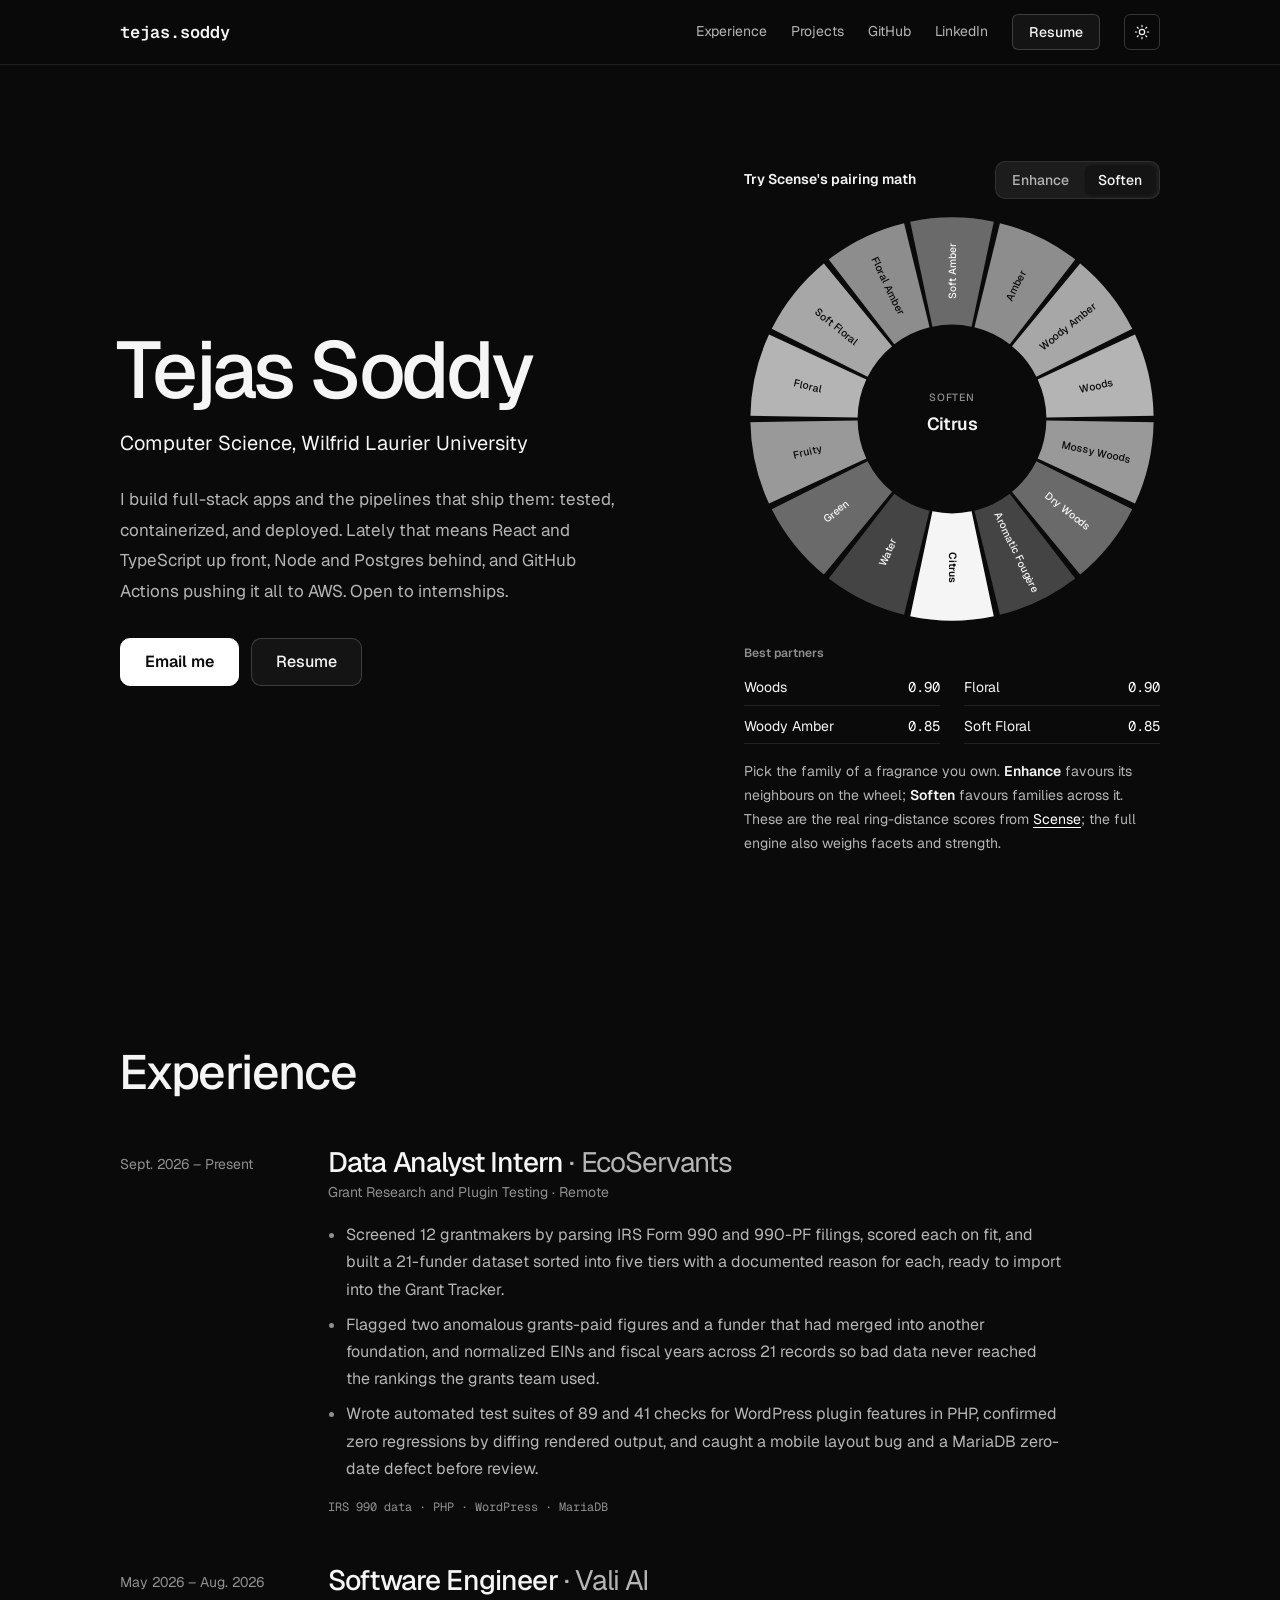
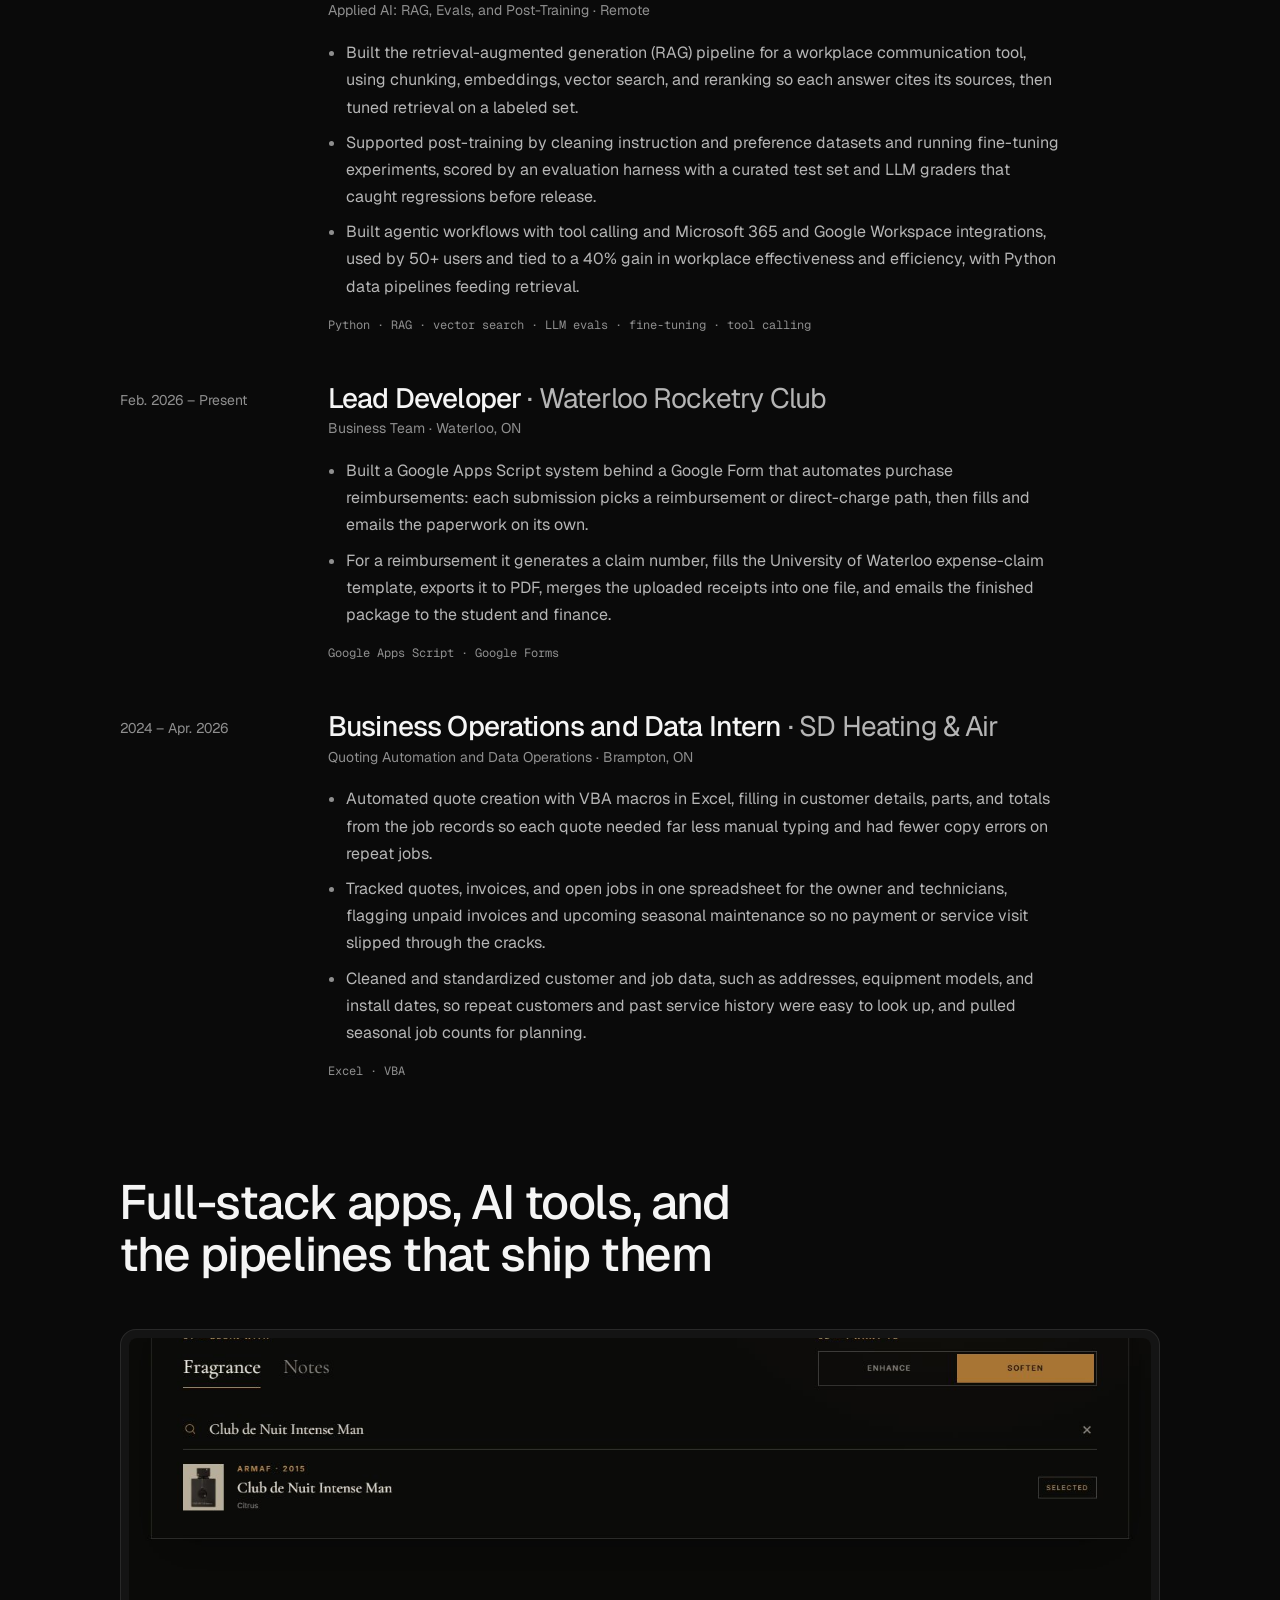
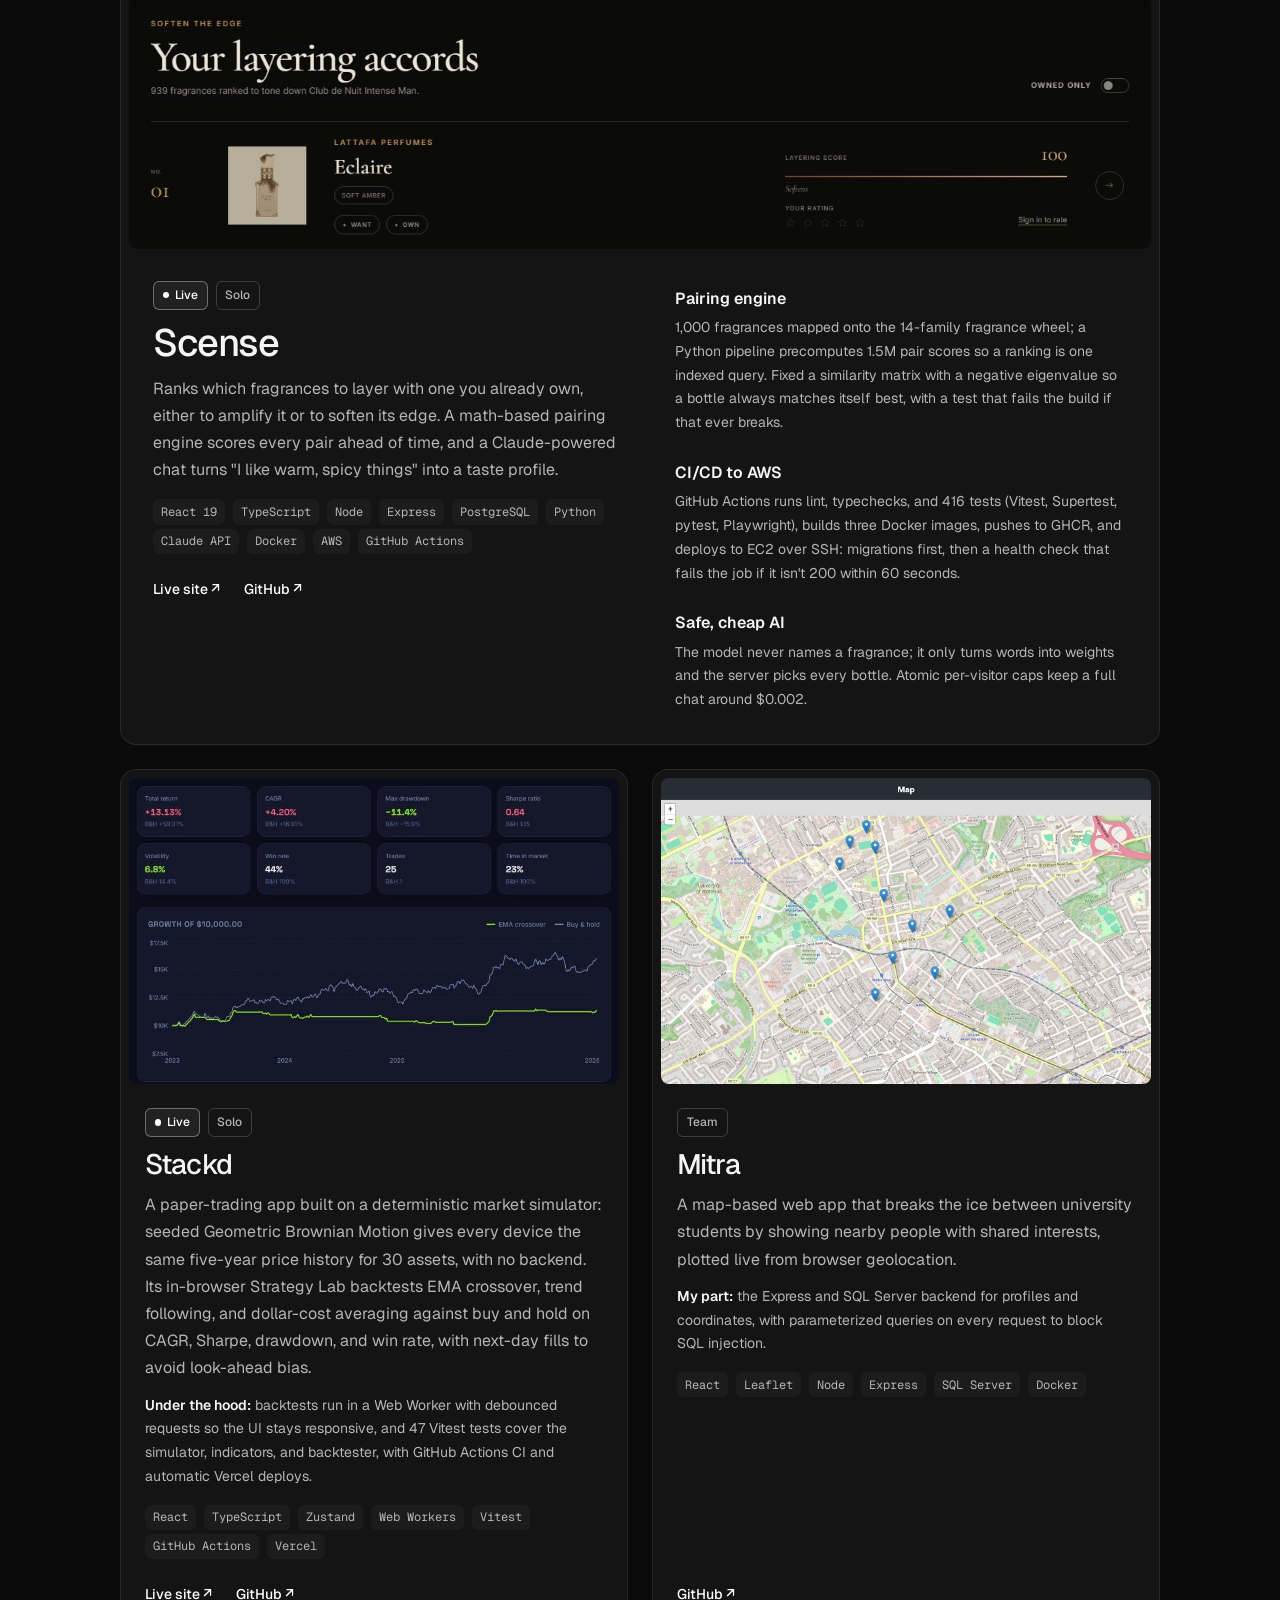
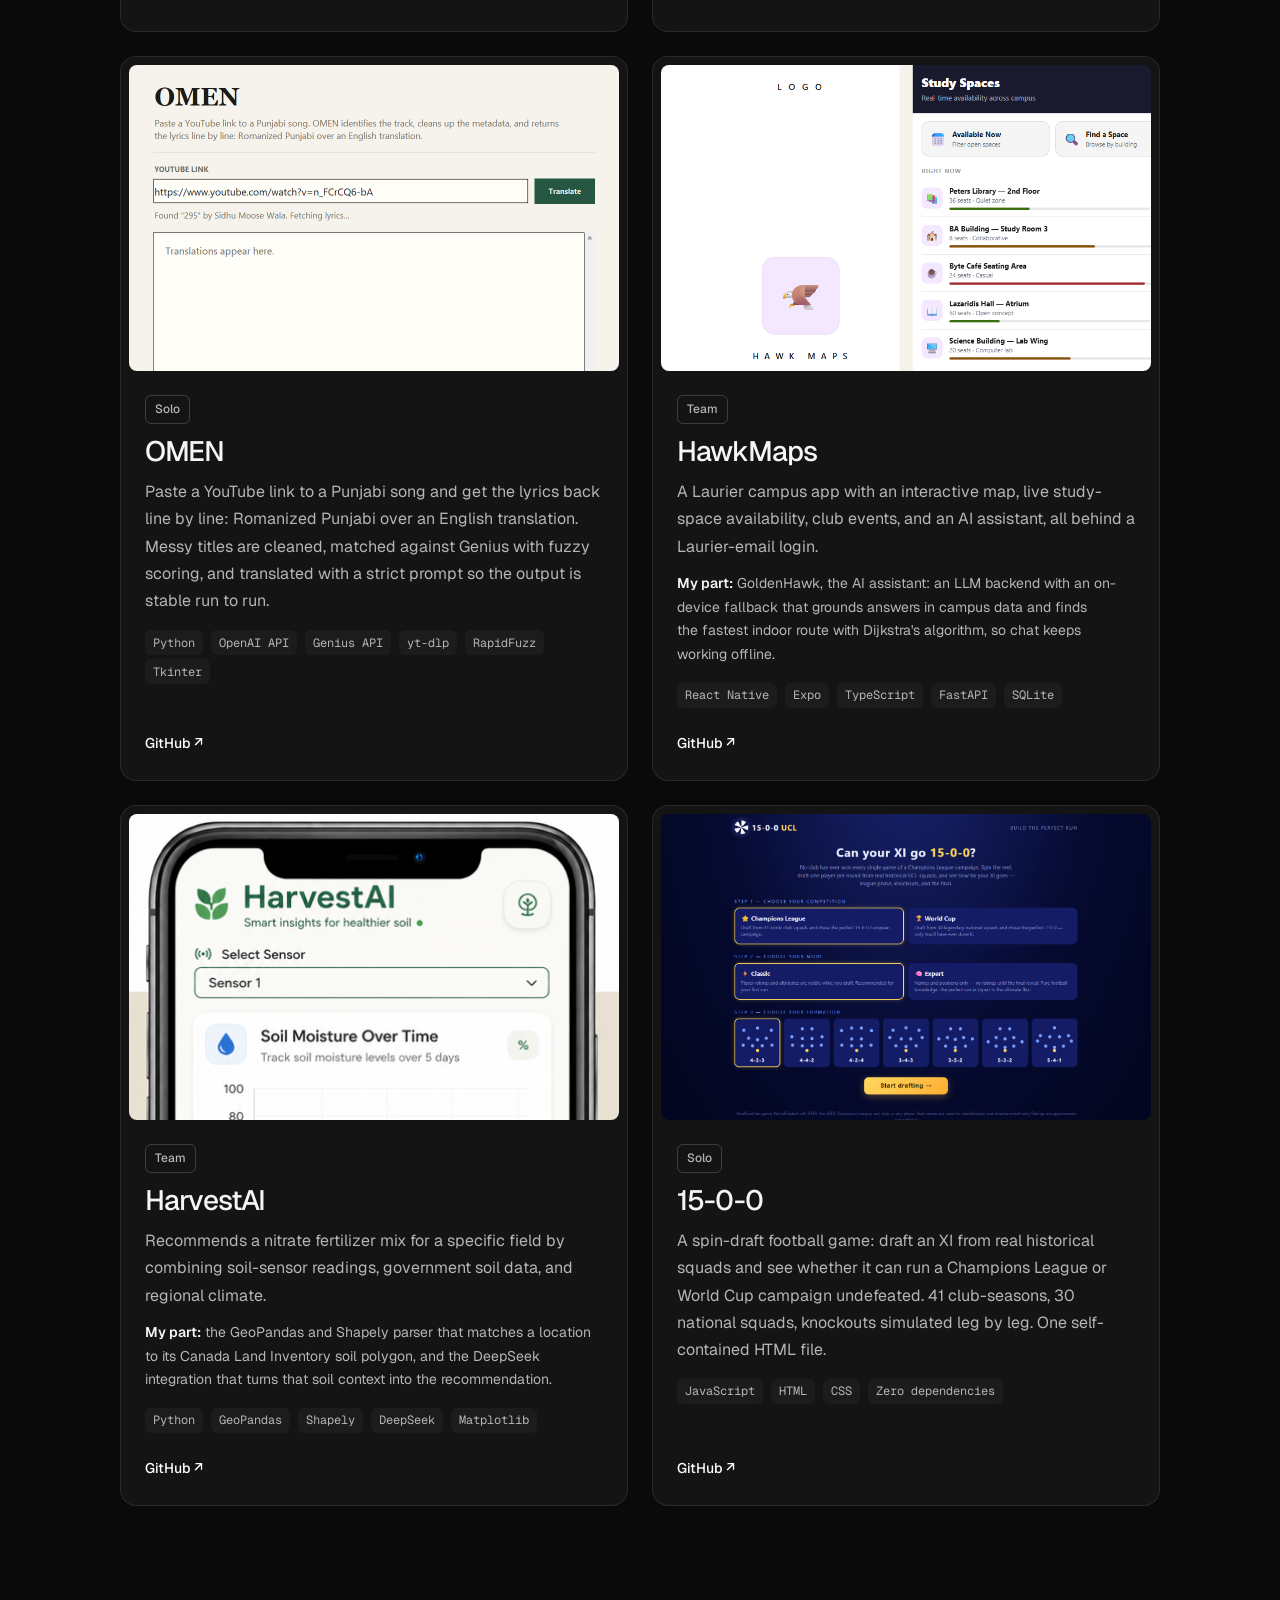
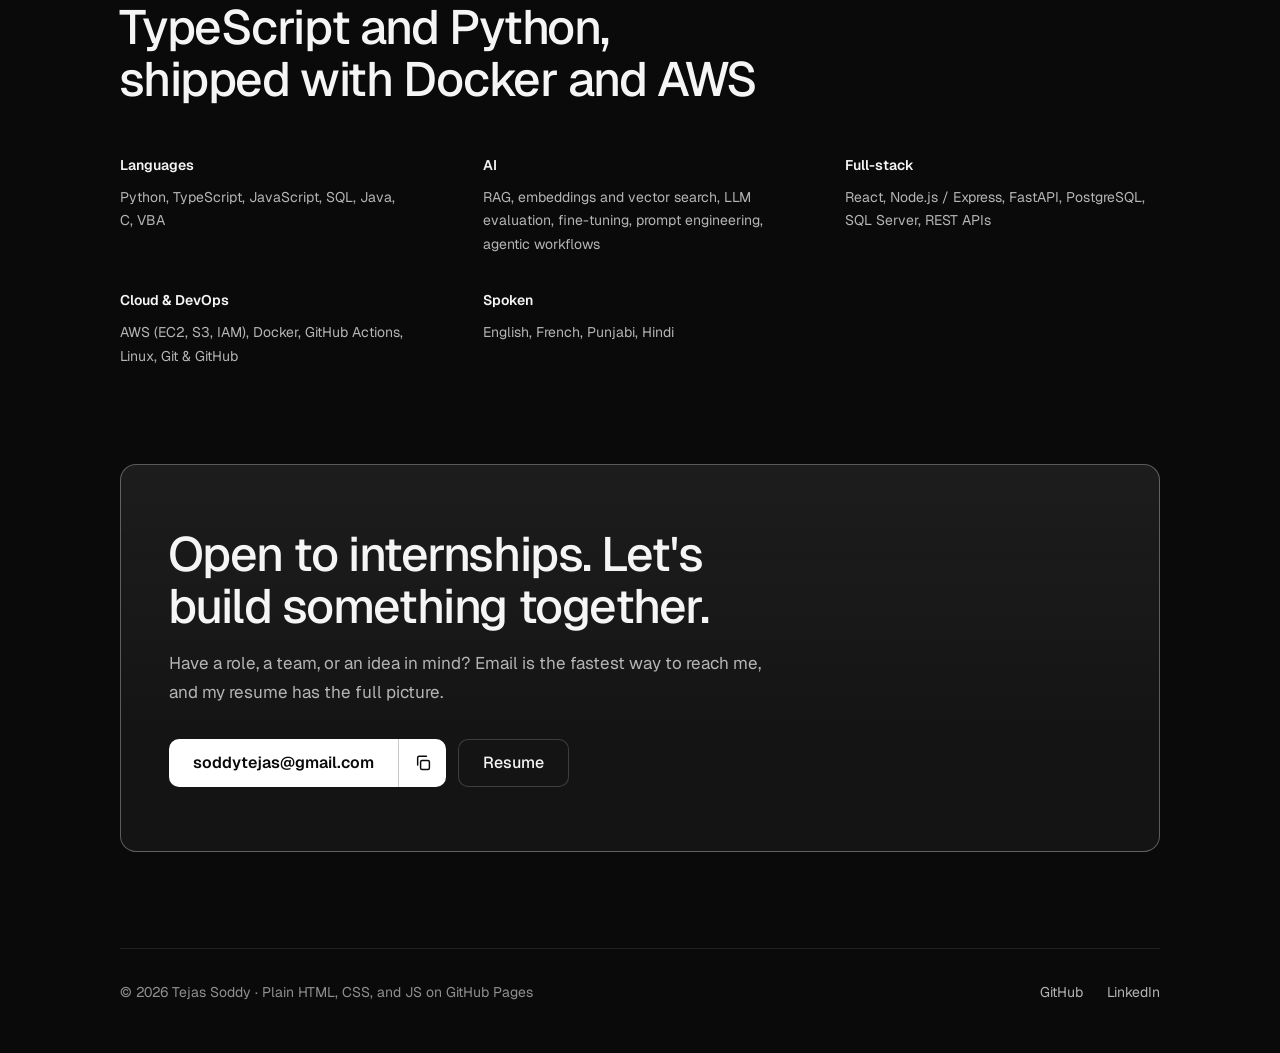
==== commit 4eb1e18d: "Update resume: rename SD Heating & Air Swap in the latest resume PDF, re-render the /resume page ima" ====
--- a/index.html
+++ b/index.html
@@ -123,7 +123,7 @@
     <li class="role-item">
       <p class="role-when"><time datetime="2024">2024</time> – <time datetime="2026-04">Apr. 2026</time></p>
       <div class="role-main">
-        <h3>Business Operations and Data Intern <span class="role-org"><span class="sep" aria-hidden="true">· </span>Soddy Heating and Air</span></h3>
+        <h3>Business Operations and Data Intern <span class="role-org"><span class="sep" aria-hidden="true">· </span>SD Heating &amp; Air</span></h3>
         <p class="role-where">Quoting Automation and Data Operations · Brampton, ON</p>
         <ul class="role-points">
           <li>Automated quote creation with VBA macros in Excel, filling in customer details, parts, and totals from the job records so each quote needed far less manual typing and had fewer copy errors on repeat jobs.</li>
